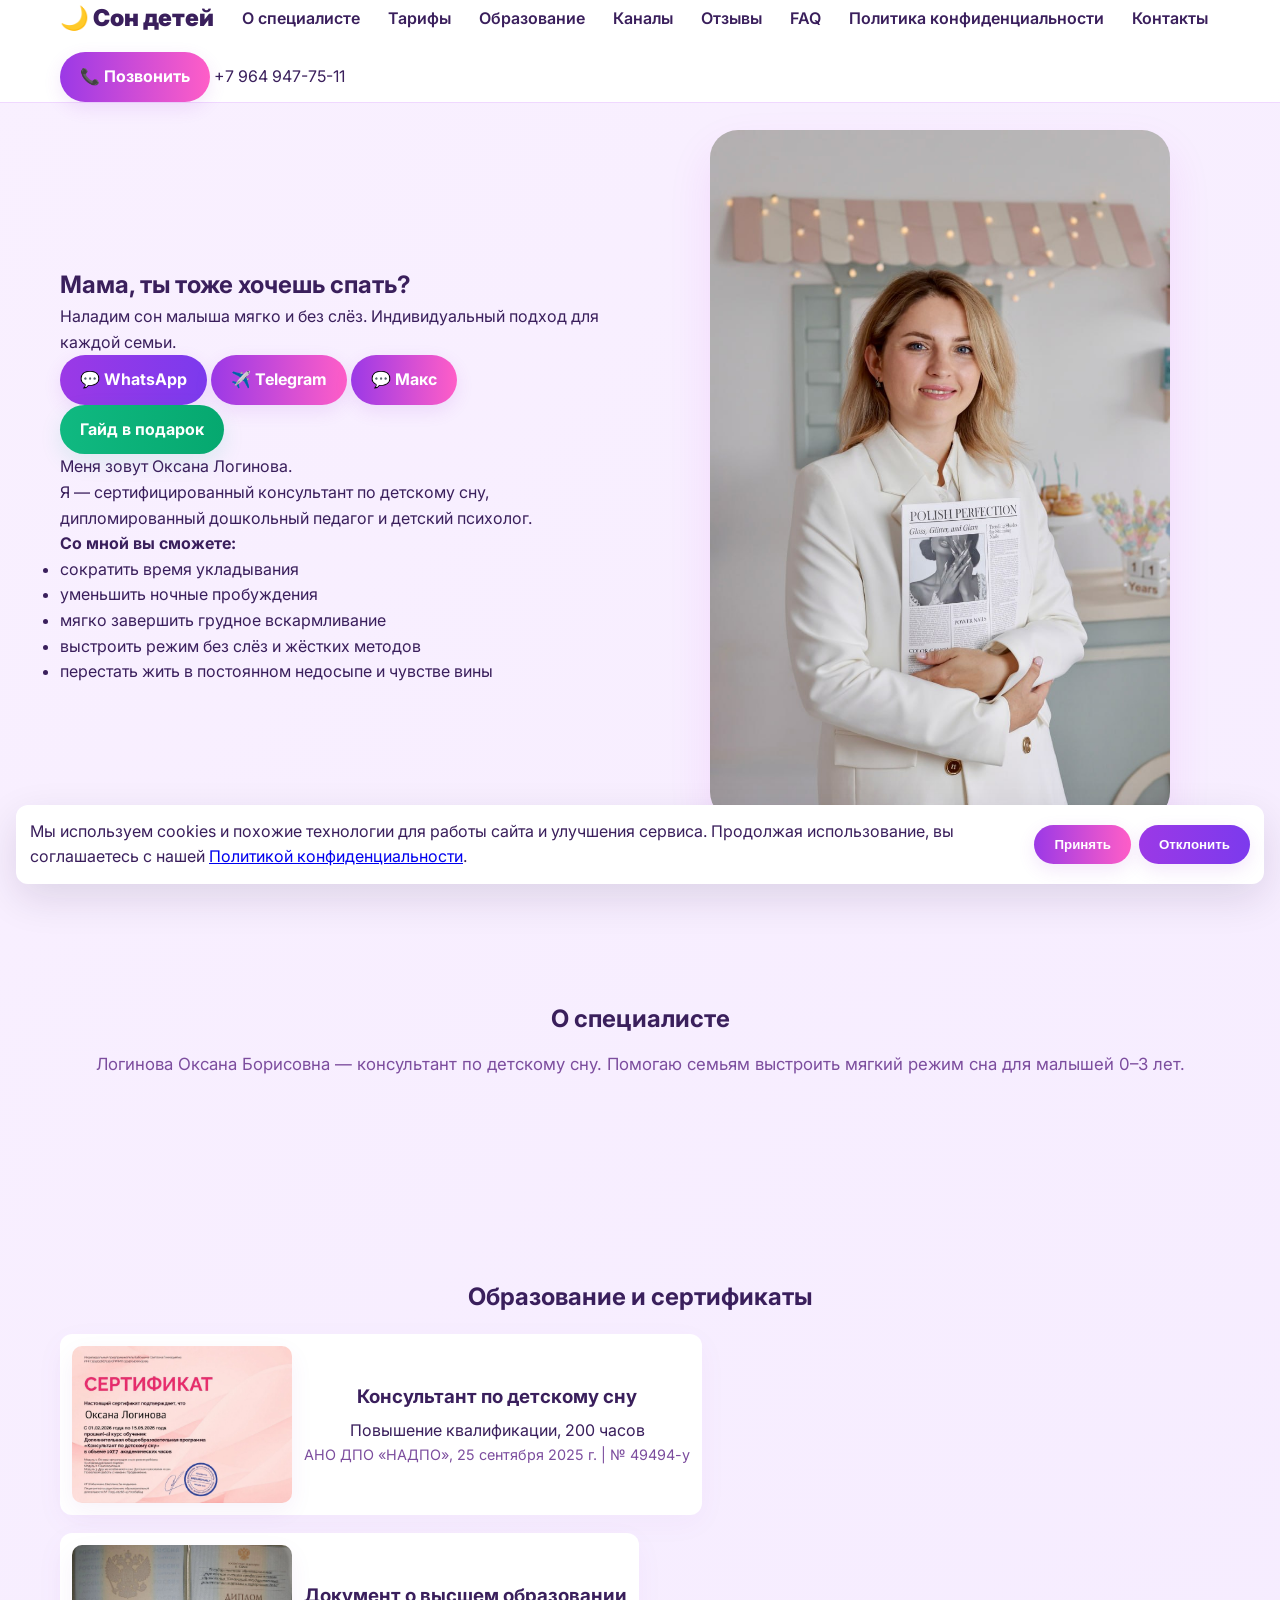
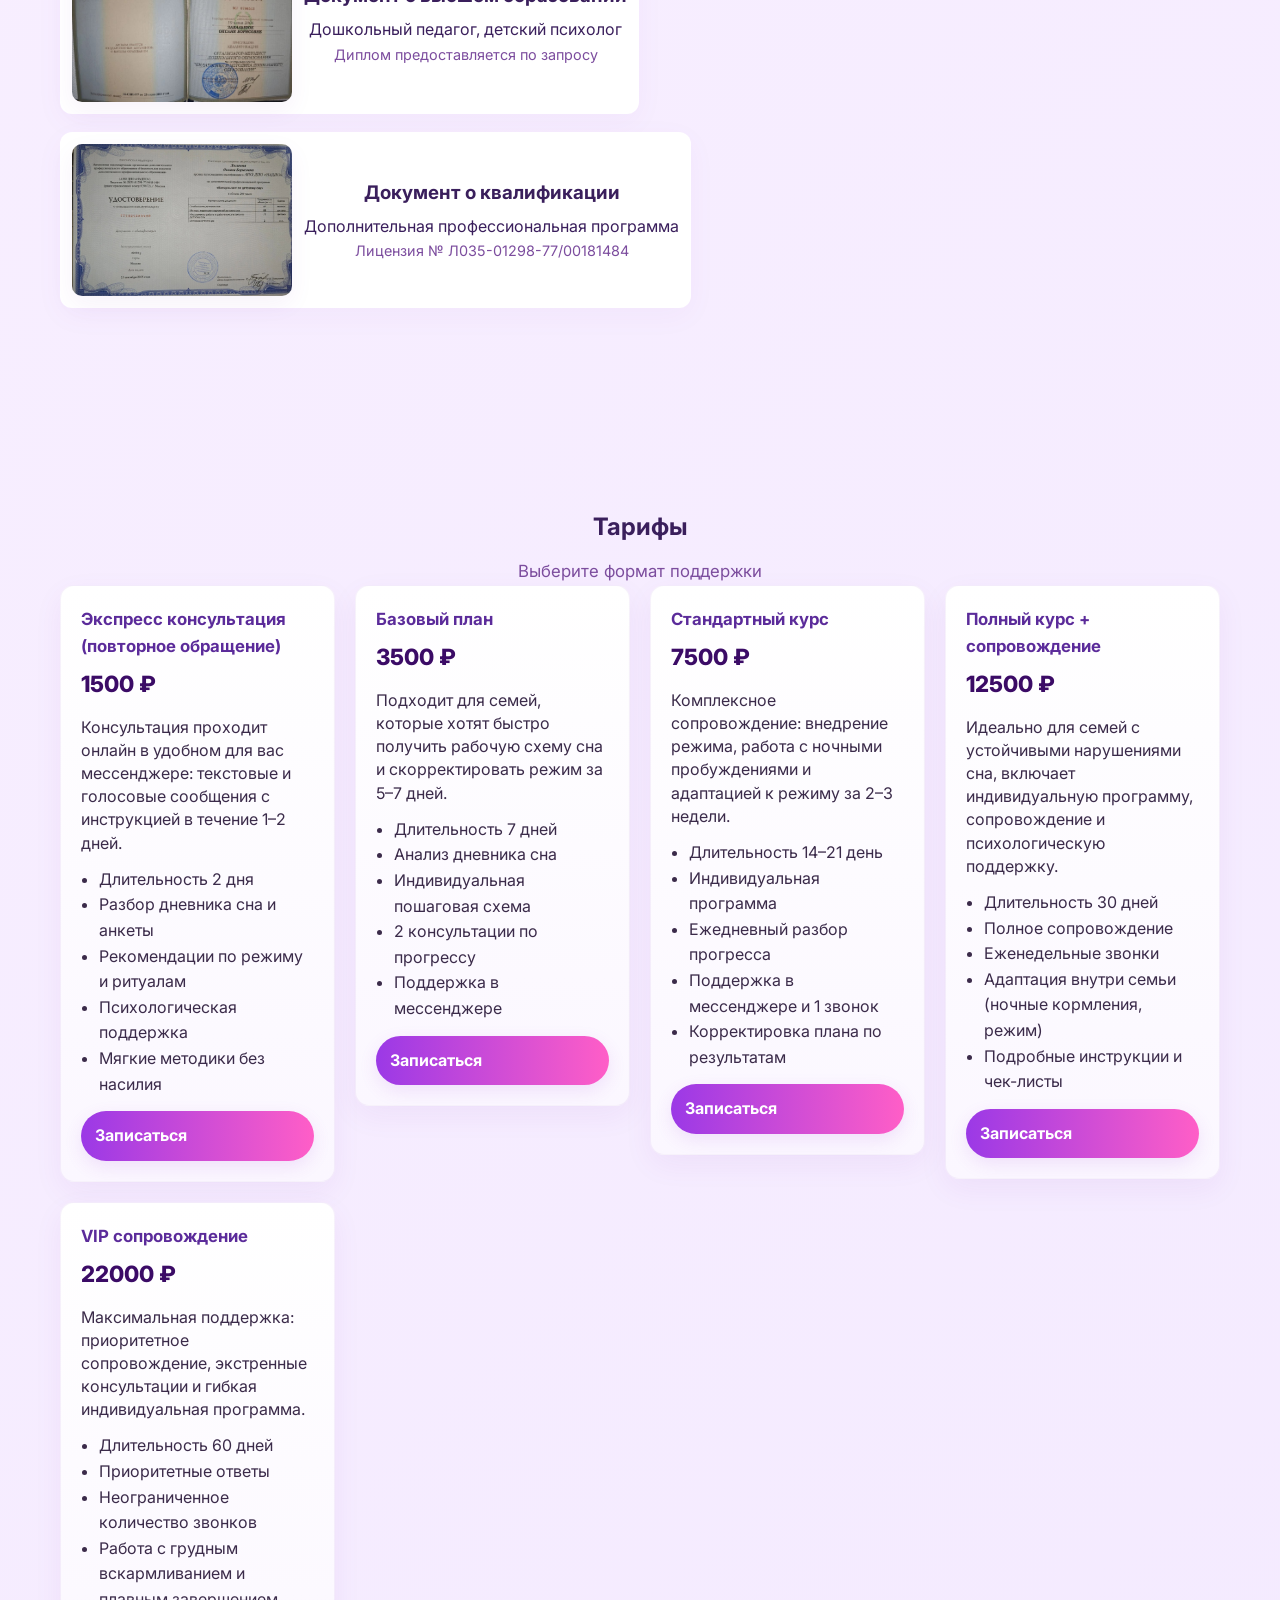
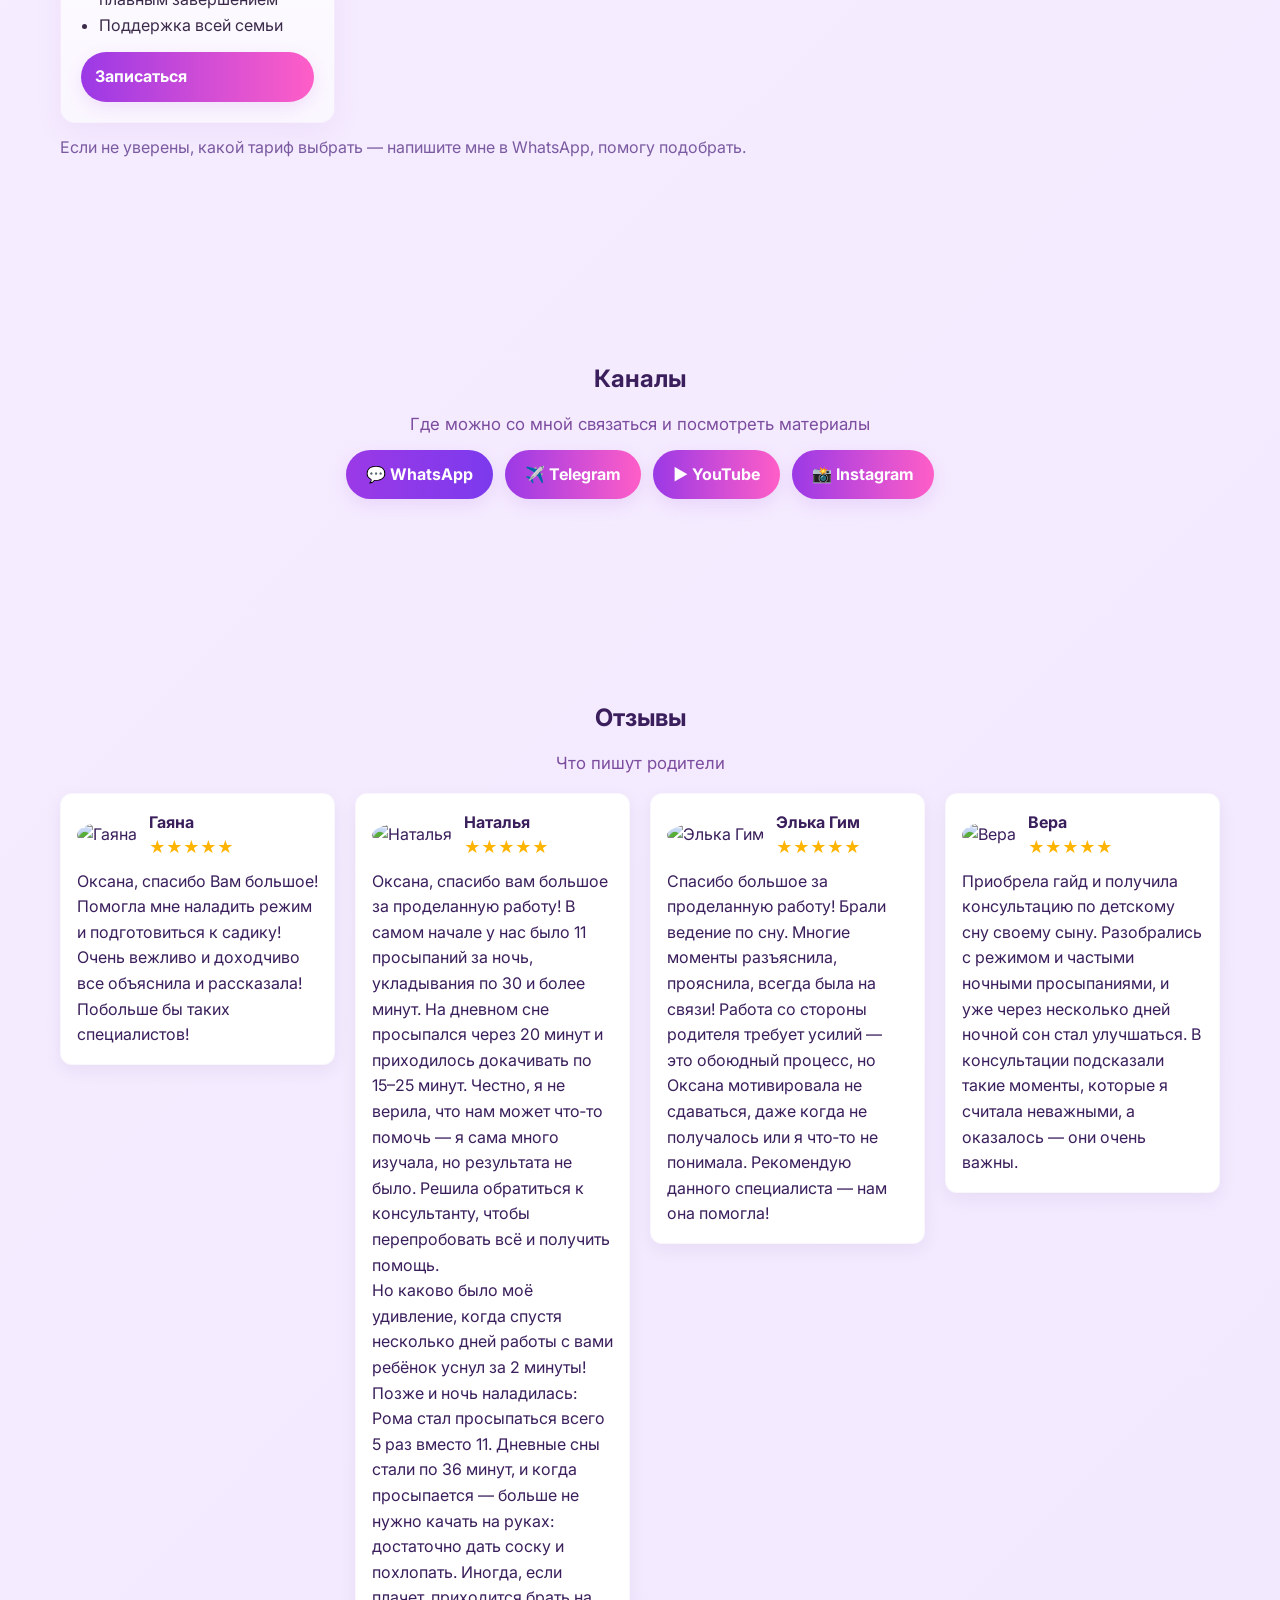
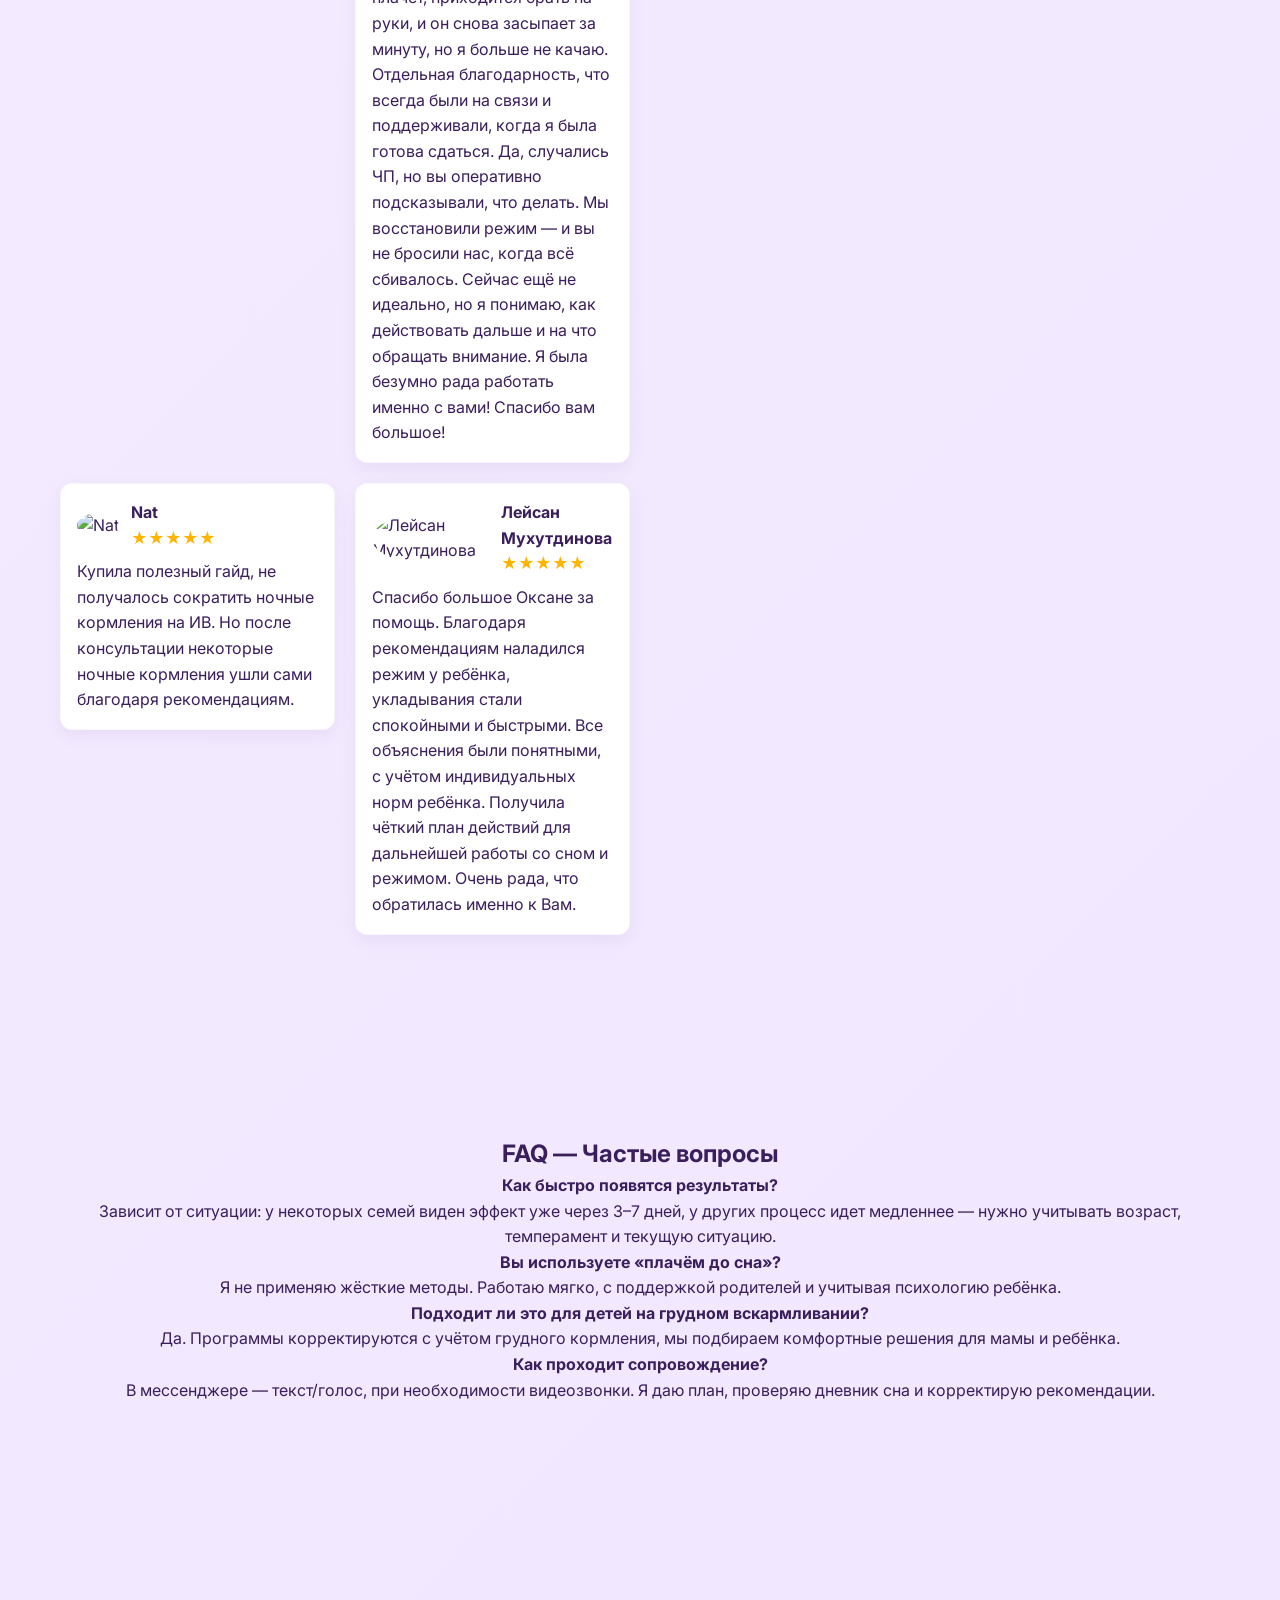
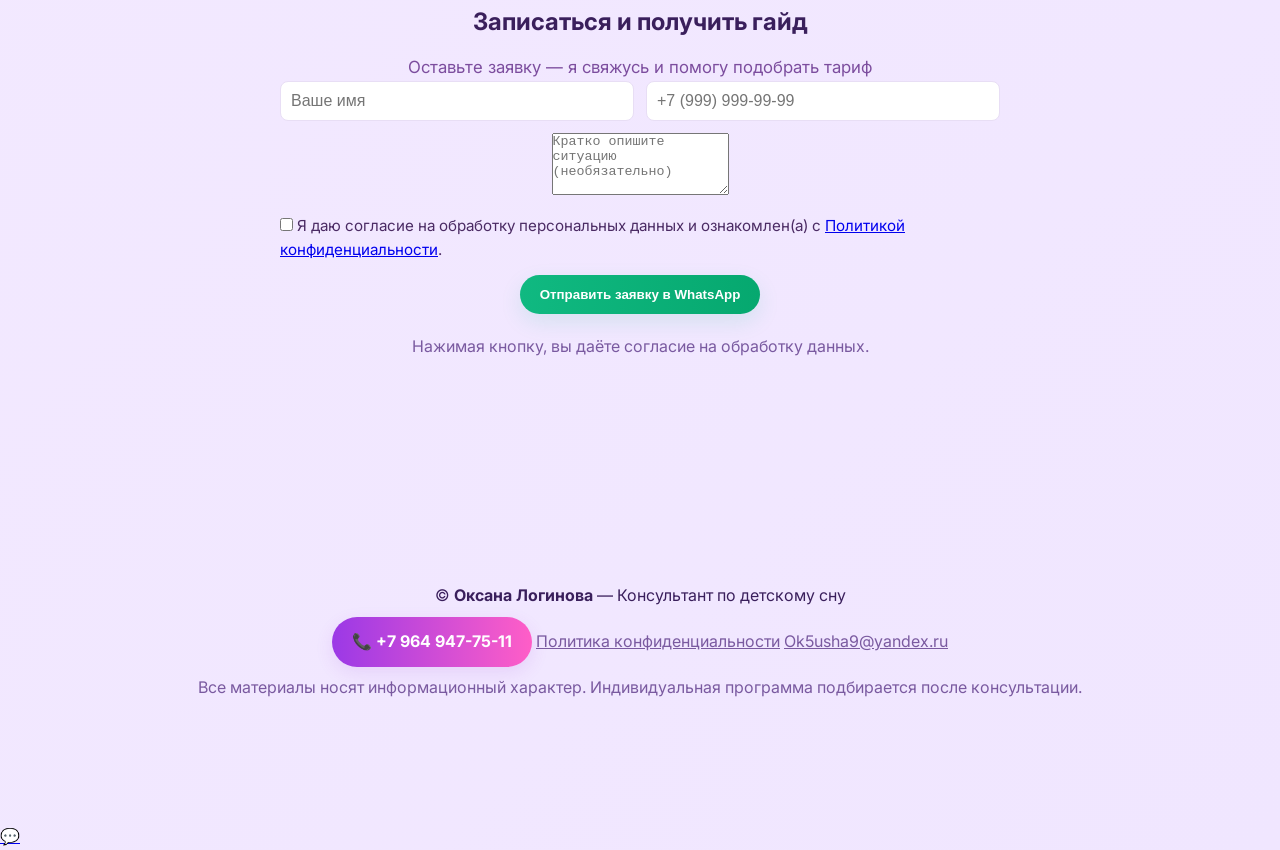
==== index.html @ 57a44ee1 "Добавлен lightbox для увеличения изображений сертификатов" ====
<!DOCTYPE html>
<html lang="ru">
<head>
  <meta charset="utf-8">
  <meta name="viewport" content="width=device-width,initial-scale=1">
  <title>Логинова Оксана Борисовна — Консультант по детскому сну</title>
  <link href="https://fonts.googleapis.com/css2?family=Inter:wght@400;600;800;900&display=swap" rel="stylesheet">
  <link rel="stylesheet" href="css/style.css?v=11">
</head>
<body>

<header>
  <div class="container nav">
    <div class="logo">🌙 Сон детей</div>
    <nav>
      <a href="#about">О специалисте</a>
      <a href="#services">Тарифы</a>
      <a href="#education">Образование</a>
      <a href="#channels">Каналы</a>
      <a href="#reviews">Отзывы</a>
      <a href="#faq">FAQ</a>
      <a href="/privacy.html">Политика конфиденциальности</a>
      <a href="#cta">Контакты</a>
    </nav>
    <div class="header-phone">
      <a href="tel:+79649477511" class="btn btn-primary">📞 Позвонить</a>
      <span class="phone-text">+7 964 947-75-11</span>
    </div>
  </div>
</header>

<!-- Prevent automatic jump to #cta on initial page load -->
<script>
  (function() {
    try {
      if (location.hash === '#cta') {
        history.replaceState(null, '', location.pathname + location.search);
      }
    } catch (e) {}
  })();
</script>

<!-- HERO -->
<section class="hero">
  <div class="container hero-content">
    <div class="hero-text">
      <h1>Мама, ты тоже хочешь <span>спать?</span></h1>
      <p class="lead">Наладим сон малыша мягко и без слёз. Индивидуальный подход для каждой семьи.</p>

      <div class="hero-buttons">
        <a href="https://wa.me/79649477511" target="_blank" class="btn btn-accent">💬 WhatsApp</a>
        <a href="https://t.me/79649477511" target="_blank" class="btn btn-primary">✈️ Telegram</a>
        <a href="https://max.ru/add?phone=79649477511" target="_blank" class="btn btn-primary">💬 Макс</a>
        <a href="#cta" class="btn btn-green" id="guideBtn">Гайд в подарок</a>
      </div>

      <div class="hero-about">
        <p class="hero-about-text">
          Меня зовут Оксана Логинова.
        </p>
        <p class="hero-about-text">
          Я — сертифицированный консультант по детскому сну, дипломированный дошкольный педагог и детский психолог.
        </p>
        <strong>Со мной вы сможете:</strong>
        <ul class="hero-about-list">
          <li>сократить время укладывания</li>
          <li>уменьшить ночные пробуждения</li>
          <li>мягко завершить грудное вскармливание</li>
          <li>выстроить режим без слёз и жёстких методов</li>
          <li>перестать жить в постоянном недосыпе и чувстве вины</li>
        </ul>
      </div>
    </div>

    <div class="hero-image-wrap" aria-hidden="true">
      <img class="hero-image" src="assets/img/hero.jpg" alt="Оксана Логинова" loading="eager" width="460" height="640">
    </div>
  </div>
</section>

<section id="about" class="section">
  <div class="container center">
    <h2>О специалисте</h2>
    <p class="section-sub">Логинова Оксана Борисовна — консультант по детскому сну. Помогаю семьям выстроить мягкий режим сна для малышей 0–3 лет.</p>
  </div>
</section>

<section id="education" class="section">
  <div class="container center">
    <h2>Образование и сертификаты</h2>
    <div class="certificates-grid">
      <div class="certificate-item">
        <img src="assets/img/certificate1.jpg" alt="Сертификат" class="certificate-img" loading="lazy">
        <div class="certificate-info">
          <h3>Консультант по детскому сну</h3>
          <p>Повышение квалификации, 200 часов</p>
          <p class="cert-date">АНО ДПО «НАДПО», 25 сентября 2025 г. | № 49494-у</p>
        </div>
      </div>
      <div class="certificate-item">
        <img src="assets/img/certificate2.jpg" alt="Высшее образование" class="certificate-img" loading="lazy">
        <div class="certificate-info">
          <h3>Документ о высшем образовании</h3>
          <p>Дошкольный педагог, детский психолог</p>
          <p class="cert-date">Диплом предоставляется по запросу</p>
        </div>
      </div>
      <div class="certificate-item">
        <img src="assets/img/certificate3.jpg" alt="Квалификация" class="certificate-img" loading="lazy">
        <div class="certificate-info">
          <h3>Документ о квалификации</h3>
          <p>Дополнительная профессиональная программа</p>
          <p class="cert-date">Лицензия № Л035-01298-77/00181484</p>
        </div>
      </div>
    </div>
  </div>
</section>

<section id="services" class="section">
  <div class="container">
    <div class="section-head center">
      <h2>Тарифы</h2>
      <p class="section-sub">Выберите формат поддержки</p>
    </div>

    <div class="cards">
      <div class="card">
        <h3>Экспресс консультация (повторное обращение)</h3>
        <div class="price">1500 ₽</div>
        <p>Консультация проходит онлайн в удобном для вас мессенджере: текстовые и голосовые сообщения с инструкцией в течение 1–2 дней.</p>
        <ul class="card-features">
          <li>Длительность 2 дня</li>
          <li>Разбор дневника сна и анкеты</li>
          <li>Рекомендации по режиму и ритуалам</li>
          <li>Психологическая поддержка</li>
          <li>Мягкие методики без насилия</li>
        </ul>
        <a href="#cta" class="btn btn-primary full">Записаться</a>
      </div>

      <div class="card">
        <h3>Базовый план</h3>
        <div class="price">3500 ₽</div>
        <p>Подходит для семей, которые хотят быстро получить рабочую схему сна и скорректировать режим за 5–7 дней.</p>
        <ul class="card-features">
          <li>Длительность 7 дней</li>
          <li>Анализ дневника сна</li>
          <li>Индивидуальная пошаговая схема</li>
          <li>2 консультации по прогрессу</li>
          <li>Поддержка в мессенджере</li>
        </ul>
        <a href="#cta" class="btn btn-primary full">Записаться</a>
      </div>

      <div class="card">
        <h3>Стандартный курс</h3>
        <div class="price">7500 ₽</div>
        <p>Комплексное сопровождение: внедрение режима, работа с ночными пробуждениями и адаптацией к режиму за 2–3 недели.</p>
        <ul class="card-features">
          <li>Длительность 14–21 день</li>
          <li>Индивидуальная программа</li>
          <li>Ежедневный разбор прогресса</li>
          <li>Поддержка в мессенджере и 1 звонок</li>
          <li>Корректировка плана по результатам</li>
        </ul>
        <a href="#cta" class="btn btn-primary full">Записаться</a>
      </div>

      <div class="card">
        <h3>Полный курс + сопровождение</h3>
        <div class="price">12500 ₽</div>
        <p>Идеально для семей с устойчивыми нарушениями сна, включает индивидуальную программу, сопровождение и психологическую поддержку.</p>
        <ul class="card-features">
          <li>Длительность 30 дней</li>
          <li>Полное сопровождение</li>
          <li>Еженедельные звонки</li>
          <li>Адаптация внутри семьи (ночные кормления, режим)</li>
          <li>Подробные инструкции и чек-листы</li>
        </ul>
        <a href="#cta" class="btn btn-primary full">Записаться</a>
      </div>

      <div class="card">
        <h3>VIP сопровождение</h3>
        <div class="price">22000 ₽</div>
        <p>Максимальная поддержка: приоритетное сопровождение, экстренные консультации и гибкая индивидуальная программа.</p>
        <ul class="card-features">
          <li>Длительность 60 дней</li>
          <li>Приоритетные ответы</li>
          <li>Неограниченное количество звонков</li>
          <li>Работа с грудным вскармливанием и плавным завершением</li>
          <li>Поддержка всей семьи</li>
        </ul>
        <a href="#cta" class="btn btn-primary full">Записаться</a>
      </div>
    </div>

    <p class="small muted" style="margin-top:12px;">Если не уверены, какой тариф выбрать — напишите мне в WhatsApp, помогу подобрать.</p>
  </div>
</section>

<section id="channels" class="section">
  <div class="container center">
    <h2>Каналы</h2>
    <p class="section-sub">Где можно со мной связаться и посмотреть материалы</p>
    <div class="channels" style="display:flex;gap:12px;justify-content:center;flex-wrap:wrap;margin-top:12px;">
      <a class="btn btn-accent" href="https://wa.me/79649477511" target="_blank">💬 WhatsApp</a>
      <a class="btn btn-primary" href="https://t.me/79649477511" target="_blank">✈️ Telegram</a>
      <a class="btn btn-primary" href="https://www.youtube.com/" target="_blank">▶️ YouTube</a>
      <a class="btn btn-primary" href="https://instagram.com/" target="_blank">📸 Instagram</a>
    </div>
  </div>
</section>

<section id="reviews" class="section">
  <div class="container">
    <div class="section-head center">
      <h2>Отзывы</h2>
      <p class="section-sub">Что пишут родители</p>
    </div>

    <div class="reviews-grid" style="margin-top:16px;">
      <div class="review-item">
        <div class="review-meta">
          <picture>
            <source srcset="assets/img/review_gayana.webp" type="image/webp">
            <img src="assets/img/review_gayana.jpg" alt="Гаяна" loading="lazy" width="56" height="56">
          </picture>
          <div>
            <strong>Гаяна</strong>
            <div class="stars">★★★★★</div>
          </div>
        </div>
        <p>Оксана, спасибо Вам большое! Помогла мне наладить режим и подготовиться к садику! Очень вежливо и доходчиво все объяснила и рассказала! Побольше бы таких специалистов!</p>
      </div>

      <div class="review-item">
        <div class="review-meta">
          <picture>
            <source srcset="assets/img/review_natalya.webp" type="image/webp">
            <img src="assets/img/review_natalya.jpg" alt="Наталья" loading="lazy" width="56" height="56">
          </picture>
          <div>
            <strong>Наталья</strong>
            <div class="stars">★★★★★</div>
          </div>
        </div>
        <p>Оксана, спасибо вам большое за проделанную работу! В самом начале у нас было 11 просыпаний за ночь, укладывания по 30 и более минут. На дневном сне просыпался через 20 минут и приходилось докачивать по 15–25 минут. Честно, я не верила, что нам может что‑то помочь — я сама много изучала, но результата не было. Решила обратиться к консультанту, чтобы перепробовать всё и получить помощь.</p>
        <p>Но каково было моё удивление, когда спустя несколько дней работы с вами ребёнок уснул за 2 минуты! Позже и ночь наладилась: Рома стал просыпаться всего 5 раз вместо 11. Дневные сны стали по 36 минут, и когда просыпается — больше не нужно качать на руках: достаточно дать соску и похлопать. Иногда, если плачет, приходится брать на руки, и он снова засыпает за минуту, но я больше не качаю.</p>
        <p>Отдельная благодарность, что всегда были на связи и поддерживали, когда я была готова сдаться. Да, случались ЧП, но вы оперативно подсказывали, что делать. Мы восстановили режим — и вы не бросили нас, когда всё сбивалось. Сейчас ещё не идеально, но я понимаю, как действовать дальше и на что обращать внимание. Я была безумно рада работать именно с вами! Спасибо вам большое!</p>
      </div>

      <div class="review-item">
        <div class="review-meta">
          <picture>
            <source srcset="assets/img/review_elka.webp" type="image/webp">
            <img src="assets/img/review_elka.jpg" alt="Элька Гим" loading="lazy" width="56" height="56">
          </picture>
          <div>
            <strong>Элька Гим</strong>
            <div class="stars">★★★★★</div>
          </div>
        </div>
        <p>Спасибо большое за проделанную работу! Брали ведение по сну. Многие моменты разъяснила, прояснила, всегда была на связи! Работа со стороны родителя требует усилий — это обоюдный процесс, но Оксана мотивировала не сдаваться, даже когда не получалось или я что‑то не понимала. Рекомендую данного специалиста — нам она помогла!</p>
      </div>

      <div class="review-item">
        <div class="review-meta">
          <picture>
            <source srcset="assets/img/review_vera.webp" type="image/webp">
            <img src="assets/img/review_vera.jpg" alt="Вера" loading="lazy" width="56" height="56">
          </picture>
          <div>
            <strong>Вера</strong>
            <div class="stars">★★★★★</div>
          </div>
        </div>
        <p>Приобрела гайд и получила консультацию по детскому сну своему сыну. Разобрались с режимом и частыми ночными просыпаниями, и уже через несколько дней ночной сон стал улучшаться. В консультации подсказали такие моменты, которые я считала неважными, а оказалось — они очень важны.</p>
      </div>

      <div class="review-item">
        <div class="review-meta">
          <picture>
            <source srcset="assets/img/review_nat.webp" type="image/webp">
            <img src="assets/img/review_nat.jpg" alt="Nat" loading="lazy" width="56" height="56">
          </picture>
          <div>
            <strong>Nat</strong>
            <div class="stars">★★★★★</div>
          </div>
        </div>
        <p>Купила полезный гайд, не получалось сократить ночные кормления на ИВ. Но после консультации некоторые ночные кормления ушли сами благодаря рекомендациям.</p>
      </div>

      <div class="review-item">
        <div class="review-meta">
          <picture>
            <source srcset="assets/img/review_leysan.webp" type="image/webp">
            <img src="assets/img/review_leysan.jpg" alt="Лейсан Мухутдинова" loading="lazy" width="56" height="56">
          </picture>
          <div>
            <strong>Лейсан Мухутдинова</strong>
            <div class="stars">★★★★★</div>
          </div>
        </div>
        <p>Спасибо большое Оксане за помощь. Благодаря рекомендациям наладился режим у ребёнка, укладывания стали спокойными и быстрыми. Все объяснения были понятными, с учётом индивидуальных норм ребёнка. Получила чёткий план действий для дальнейшей работы со сном и режимом. Очень рада, что обратилась именно к Вам.</p>
      </div>
    </div>

  </div>
</section>

<section id="faq" class="section">
  <div class="container center">
    <h2>FAQ — Частые вопросы</h2>
    <div class="faq-list">
      <h4>Как быстро появятся результаты?</h4>
      <p>Зависит от ситуации: у некоторых семей виден эффект уже через 3–7 дней, у других процесс идет медленнее — нужно учитывать возраст, темперамент и текущую ситуацию.</p>

      <h4>Вы используете «плачём до сна»?</h4>
      <p>Я не применяю жёсткие методы. Работаю мягко, с поддержкой родителей и учитывая психологию ребёнка.</p>

      <h4>Подходит ли это для детей на грудном вскармливании?</h4>
      <p>Да. Программы корректируются с учётом грудного кормления, мы подбираем комфортные решения для мамы и ребёнка.</p>

      <h4>Как проходит сопровождение?</h4>
      <p>В мессенджере — текст/голос, при необходимости видеозвонки. Я даю план, проверяю дневник сна и корректирую рекомендации.</p>
    </div>
  </div>
</section>

<section id="cta" class="section">
  <div class="container center">
    <h2>Записаться и получить гайд</h2>
    <p class="section-sub">Оставьте заявку — я свяжусь и помогу подобрать тариф</p>

    <form id="contactForm" class="contact-form" novalidate>
      <div class="contact-row">
        <input type="text" id="formName" name="name" placeholder="Ваше имя" required>
        <input type="tel" id="formPhone" name="phone" placeholder="+7 (999) 999-99-99" required>
      </div>
      <div>
        <textarea id="formMessage" name="message" rows="4" placeholder="Кратко опишите ситуацию (необязательно)"></textarea>
      </div>
      <div class="consent-row">
        <label><input type="checkbox" id="pdConsent" required> Я даю согласие на обработку персональных данных и ознакомлен(а) с <a href="/privacy.html#processing" target="_blank">Политикой конфиденциальности</a>.</label>
      </div>
      <div>
        <button type="submit" class="btn btn-green">Отправить заявку в WhatsApp</button>
      </div>
      <p class="muted small" style="margin-top:8px;">Нажимая кнопку, вы даёте согласие на обработку данных.</p>
    </form>
  </div>
</section>

<footer class="section">
  <div class="container center footer-inner">
    <div>© <strong>Оксана Логинова</strong> — Консультант по детскому сну</div>
    <div class="footer-contacts">
      <a href="tel:+79649477511" class="btn btn-primary">📞 +7 964 947-75-11</a>
      <a href="/privacy.html" class="muted">Политика конфиденциальности</a>
      <a href="mailto:Ok5usha9@yandex.ru" class="muted">Ok5usha9@yandex.ru</a>
    </div>
    <p class="small muted">Все материалы носят информационный характер. Индивидуальная программа подбирается после консультации.</p>
  </div>
</footer>

<div class="floating-contact">
  <a href="https://wa.me/79649477511" target="_blank">💬</a>
</div>

<!-- Cookie banner -->
<div id="cookieBanner" class="cookie-banner" style="display:none;">
  <div class="cookie-text">
    Мы используем cookies и похожие технологии для работы сайта и улучшения сервиса. Продолжая использование, вы соглашаетесь с нашей <a href="/privacy.html" target="_blank">Политикой конфиденциальности</a>.
  </div>
  <div class="cookie-actions">
    <button id="acceptCookies" type="button" class="btn btn-primary">Принять</button>
    <button id="rejectCookies" type="button" class="btn btn-accent">Отклонить</button>
  </div>
</div>

<script>
document.addEventListener('DOMContentLoaded', function () {
  // Cookie
  const banner = document.getElementById('cookieBanner');
  try {
    const accepted = localStorage.getItem('cookies_accepted');
    if (!accepted) banner.style.display = 'flex';
  } catch(e) { banner.style.display = 'flex'; }
  document.getElementById('acceptCookies')?.addEventListener('click', function() { try{localStorage.setItem('cookies_accepted','yes')}catch(e){}; banner.style.display='none'; });
  document.getElementById('rejectCookies')?.addEventListener('click', function() { try{localStorage.setItem('cookies_accepted','no')}catch(e){}; banner.style.display='none'; });

  // Form submission
  document.getElementById('contactForm')?.addEventListener('submit', function(e){
    e.preventDefault();
    const name = document.getElementById('formName').value.trim() || 'Без имени';
    const phone = document.getElementById('formPhone').value.trim() || '';
    const message = document.getElementById('formMessage').value.trim() || '';
    const consent = document.getElementById('pdConsent')?.checked;
    if (!consent) { alert('Пожалуйста, подтвердите согласие на обработку персональных данных.'); return; }
    const text = `Новая заявка!%0AИмя: ${encodeURIComponent(name)}%0AТелефон: ${encodeURIComponent(phone)}%0AСообщение: ${encodeURIComponent(message)}`;
    window.open(`https://wa.me/79649477511?text=${text}`, '_blank');
    this.reset();
    alert('Спасибо! Открывается WhatsApp.');
  });
});
</script>

<script>
/* Lightbox для сертификатов — вставьте перед </body> */
(function(){
  // Создаём элементы overlay один раз
  const overlay = document.createElement('div');
  overlay.className = 'certificate-lightbox-overlay';
  overlay.style.display = 'none';
  overlay.setAttribute('aria-hidden', 'true');

  const img = document.createElement('img');
  img.alt = 'Документ — увеличенное изображение';
  overlay.appendChild(img);

  const closeBtn = document.createElement('button');
  closeBtn.className = 'certificate-lightbox-close';
  closeBtn.type = 'button';
  closeBtn.innerHTML = '✕';
  closeBtn.title = 'Закрыть';
  closeBtn.style.display = 'none'; // опционально: можете показать или скрыть
  document.body.appendChild(closeBtn);
  document.body.appendChild(overlay);

  function openLightbox(src, alt) {
    img.src = src;
    if (alt) img.alt = alt;
    overlay.style.display = 'flex';
    overlay.setAttribute('aria-hidden', 'false');
    document.body.classList.add('lb-open');
    closeBtn.style.display = 'block';
    // фокус для клавиши ESC
    closeBtn.focus();
  }

  function closeLightbox() {
    overlay.style.display = 'none';
    overlay.setAttribute('aria-hidden', 'true');
    document.body.classList.remove('lb-open');
    closeBtn.style.display = 'none';
    img.src = '';
  }

  // Закрыть по клику на overlay или на крестик
  overlay.addEventListener('click', function(e){
    // если клик по самому изображению — не закрываем
    if (e.target === img) return;
    closeLightbox();
  });
  closeBtn.addEventListener('click', closeLightbox);

  // Закрыть по ESC
  document.addEventListener('keydown', function(e){
    if (e.key === 'Escape') closeLightbox();
  });

  // Делегируем клики на все картинки .certificate-img
  document.addEventListener('click', function(e){
    const el = e.target;
    if (!el.classList) return;
    if (el.classList.contains('certificate-img')) {
      // Если у картинки задан data-large — используем его, иначе используем src
      const large = el.getAttribute('data-large') || el.src || el.getAttribute('src');
      openLightbox(large, el.alt || 'Документ');
      e.preventDefault();
    }
  });

  // Для доступности: предотвращаем tab внутри документа на фоне — опционально можно доработать
})();
</script>

</body>
</html>
---- css/style.css ----
/* Reset */
* { margin: 0; padding: 0; box-sizing: border-box; }

/* Base */
body {
  font-family: 'Inter', sans-serif;
  background: linear-gradient(135deg, #f9f0ff 0%, #f0e6ff 100%);
  color: #3a1f5c;
  line-height: 1.6;
  -webkit-font-smoothing:antialiased;
  -moz-osx-font-smoothing:grayscale;
}
.container { max-width: 1200px; margin: 0 auto; padding: 0 20px; }

/* Header */
header {
  position: fixed; top: 0; left: 0; right: 0;
  background: rgba(255,255,255,0.95);
  backdrop-filter: blur(8px);
  border-bottom: 1px solid #f0d8ff;
  z-index: 1100;
}
.nav { display:flex; justify-content:space-between; align-items:center; min-height:80px; gap:15px; flex-wrap:wrap; }
.logo { font-size:1.45rem; font-weight:900; color:#3a1f5c; }
nav a { color:#3a1f5c; text-decoration:none; font-weight:600; margin:0 12px; }
nav a:hover { color:#c026d3; }

/* HERO */
.hero { padding: 130px 0 80px; position: relative; }
.hero-content { display:grid; grid-template-columns:1fr; gap:40px; align-items:center; }
.hero-image-wrap { max-width:460px; margin:0 auto; border-radius:28px; overflow:hidden; box-shadow:0 20px 44px rgba(192,38,211,0.10); }
.hero-image { display:block; width:100%; height:auto; }

/* Buttons */
.btn { padding:12px 20px; border-radius:50px; font-weight:700; text-decoration:none; display:inline-flex; align-items:center; gap:8px; transition: all .25s; border:none; cursor:pointer; color:#fff; }
.btn-primary { background: linear-gradient(90deg,#9b39e6,#ff5ec7); box-shadow:0 6px 18px rgba(153,57,214,0.12); }
.btn-accent { background: linear-gradient(90deg,#9b39e6,#7c3aed); box-shadow:0 6px 18px rgba(153,57,214,0.12); }
.btn-green { background: linear-gradient(90deg,#10b981,#06a86f); box-shadow:0 8px 22px rgba(16,185,129,0.12); }
.btn:hover { transform: translateY(-3px); }

/* Sections */
.section { padding:100px 0; }
.center { text-align:center; }
.section-sub { color:#7c4d9e; margin-top:12px; font-size:1.05rem; }

/* Cards / Tariffs */
.cards { display:grid; grid-template-columns: repeat(auto-fit, minmax(260px,1fr)); gap:20px; align-items:start; }
.card { display:flex; flex-direction:column; justify-content:flex-start; background: linear-gradient(180deg,#fff,#fbf7ff); border:1px solid rgba(115,41,178,0.06); box-shadow: 0 10px 30px rgba(115,41,178,0.06); border-radius: 14px; padding: 20px; color: #2b1b3a; }
.card h3 { color:#5b2b9a; margin-bottom:6px; font-size:1.05rem; }
.price { font-size:1.4rem; font-weight:800; color:#3b0b66; margin-bottom:8px; }
.card p { margin:6px 0 12px; line-height:1.45; color:#3b2b4a; }
.card ul { margin:0 0 14px 18px; color:#3b2b4a; }
.btn.full { width:100%; margin-top:auto; border-radius:28px; padding:12px 14px; }

/* Certificates */
.certificates-grid { display:flex; gap:18px; justify-content:center; align-items:flex-start; flex-wrap:wrap; margin-top:18px; }
.certificate-item { display:flex; gap:12px; align-items:center; background:#fff; padding:12px; border-radius:12px; box-shadow:0 8px 30px rgba(115,41,178,0.04); }
.certificate-img { width:220px; height:auto; object-fit:cover; border-radius:10px; box-shadow:0 8px 24px rgba(115,41,178,0.06); }
.certificate-info h3 { margin:0 0 6px; }
.cert-date { color:#7c4d9e; font-size:0.9rem; }

/* Reviews */
.reviews-grid { display:grid; grid-template-columns: repeat(auto-fit, minmax(240px,1fr)); gap:20px; align-items:start; margin-top:16px; }
.review-item { background:#fff; border-radius:12px; padding:16px; box-shadow: 0 6px 18px rgba(40,10,80,0.06); border:1px solid rgba(115,41,178,0.04); }
.review-meta { display:flex; gap:12px; align-items:center; margin-bottom:8px; }
.review-meta img { width:56px; height:56px; object-fit:cover; border-radius:50%; }
.stars { color:#ffb400; font-weight:700; }

/* Form */
.contact-form { max-width:720px; margin:0 auto; display:flex; flex-direction:column; gap:12px; }
.contact-row { display:flex; gap:12px; flex-wrap:wrap; }
.contact-row input, .contact-row textarea { flex:1 1 240px; padding:10px; border-radius:8px; border:1px solid #e8def5; font-size:1rem; background:#fff; }
.consent-row { text-align:left; font-size:0.95rem; color:#4b2b64; }
.muted { color:#7a5aa0; }

/* Cookie banner */
.cookie-banner { display:flex; gap:12px; align-items:center; justify-content:space-between; flex-wrap:wrap; position:fixed; left:16px; right:16px; bottom:16px; z-index:1200; background:#fff; border-radius:12px; padding:14px; box-shadow:0 14px 40px rgba(34,20,60,0.12); pointer-events:auto; }
.cookie-text { flex:1 1 60%; color:#3a1f5c; }
.cookie-actions { display:flex; gap:8px; }

/* Footer */
.footer-inner { display:flex; flex-direction:column; gap:8px; align-items:center; padding:24px 0; }

/* Responsive */
@media (min-width: 992px) { .hero-content { grid-template-columns: 1fr 1fr; } .certificates-grid { justify-content:flex-start; } }
@media (max-width: 768px) { .hero { padding:110px 0 60px; } .hero-text h1 { font-size:2.25rem; } nav { order:3; width:100%; justify-content:center; } .certificate-img { width:160px; } .cookie-banner { left:8px; right:8px; bottom:8px; } }

/* Optional star animation */
@keyframes starTwinkle { from { transform:scale(1); filter:blur(0); } to { transform:scale(1.6); filter:blur(0.6px); } }

/* Увеличение размеров картинок сертификатов/документов — переопределение в конце файла / .certificates-grid { gap: 28px; } .certificate-item { align-items: center; } .certificate-img { width: 420px !important; / основной размер на десктопе — увеличен / max-width: 100% !important; / не выйдет за контейнер */ height: auto !important; object-fit: cover; display: block; border-radius: 10px; box-shadow: 0 10px 28px rgba(115,41,178,0.06); }

/* tablet */ @media (max-width: 992px) { .certificate-img { width: 320px !important; } }

/* mobile */ @media (max-width: 600px) { .certificate-img { width: 100% !important; max-width: 320px !important; } .certificate-item { flex-direction: column; gap: 12px; } .certificates-grid { gap: 12px; padding: 0 12px; } }

/* Lightbox для увеличения документов — вставьте в конец css/style.css */
.certificate-lightbox-overlay {
  position: fixed;
  inset: 0;
  background: rgba(10,10,12,0.75);
  display: flex;
  align-items: center;
  justify-content: center;
  z-index: 3000;
  cursor: zoom-out;
  padding: 20px;
}

.certificate-lightbox-overlay img {
  max-width: 95%;
  max-height: 95%;
  box-shadow: 0 18px 60px rgba(0,0,0,0.5);
  border-radius: 6px;
  display: block;
  object-fit: contain;
}

/* При открытом lightbox отключаем прокрутку (класс body) */
body.lb-open { overflow: hidden; }

/* Небольшой крестик закрытия (опционально) */
.certificate-lightbox-close {
  position: fixed;
  right: 20px;
  top: 18px;
  z-index: 3100;
  background: rgba(255,255,255,0.06);
  color: #fff;
  border: none;
  padding: 8px 10px;
  border-radius: 6px;
  font-size: 18px;
  cursor: pointer;
  backdrop-filter: blur(4px);
}
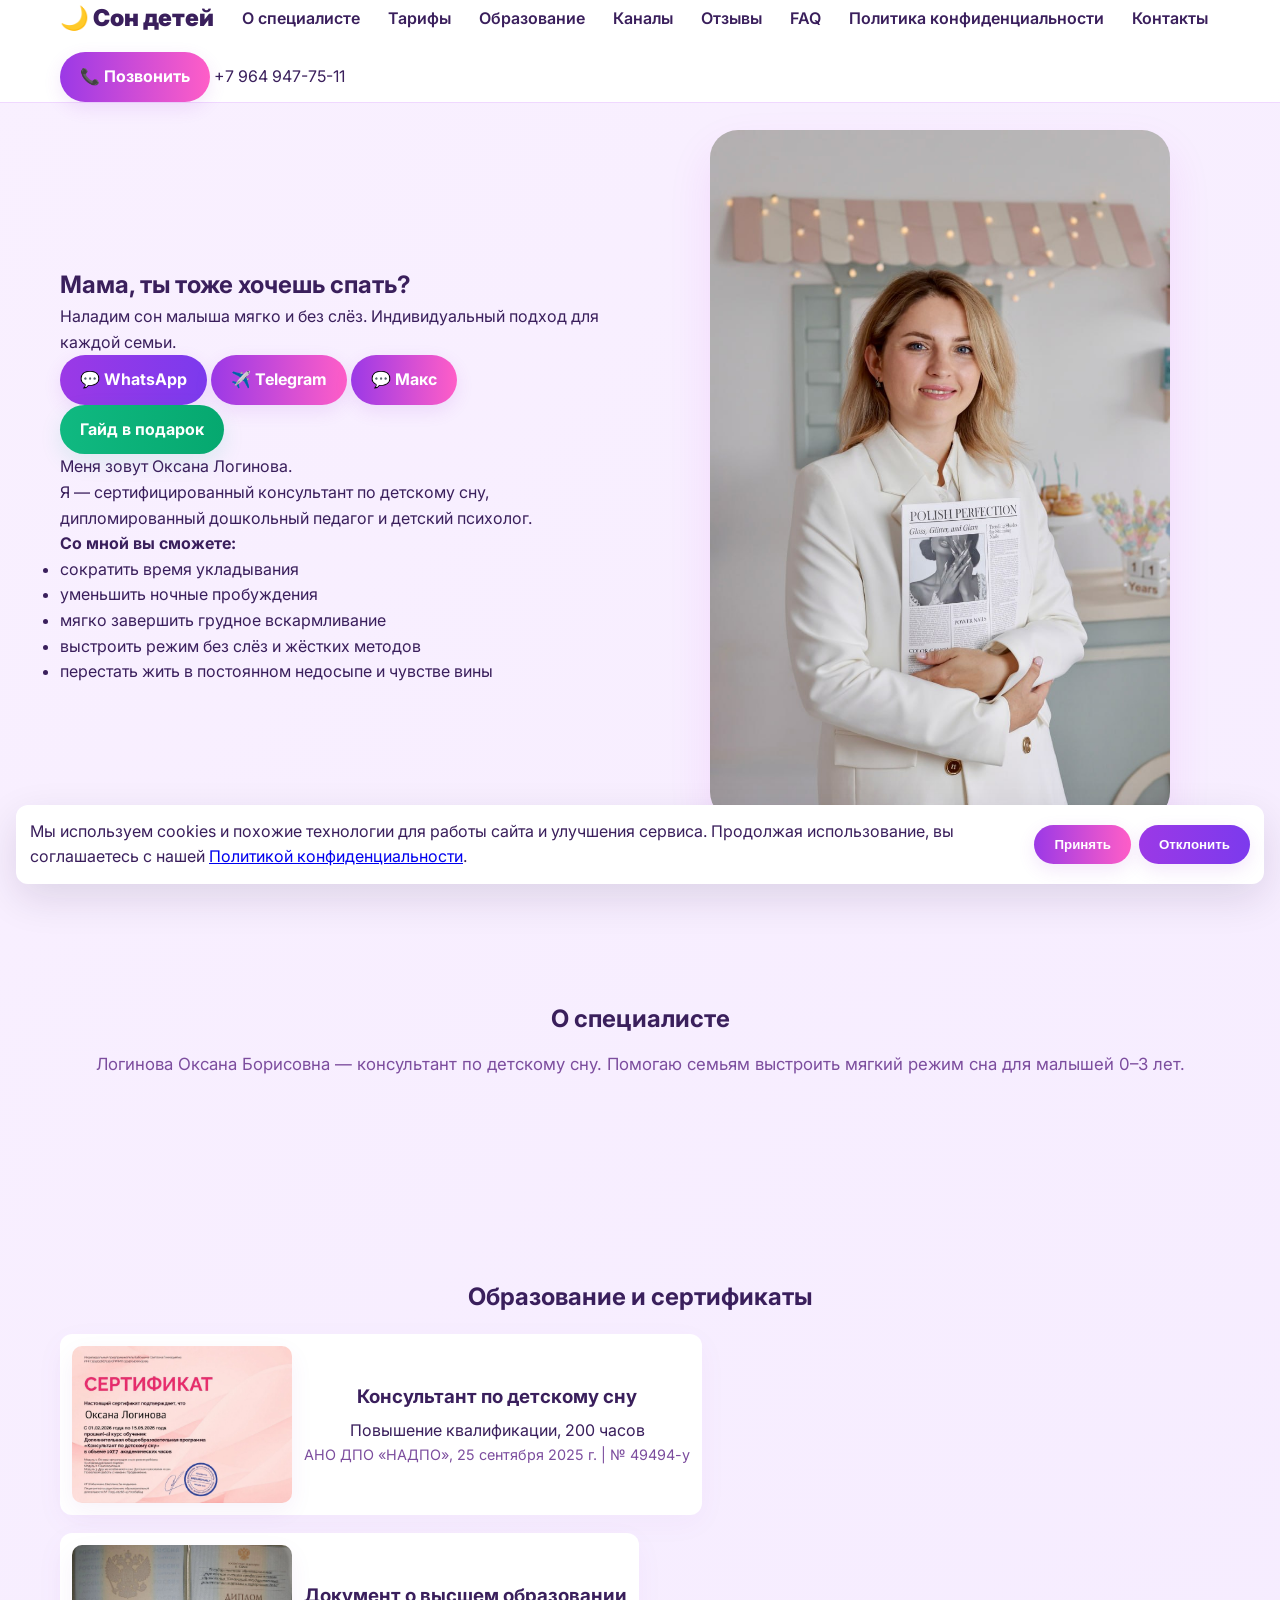
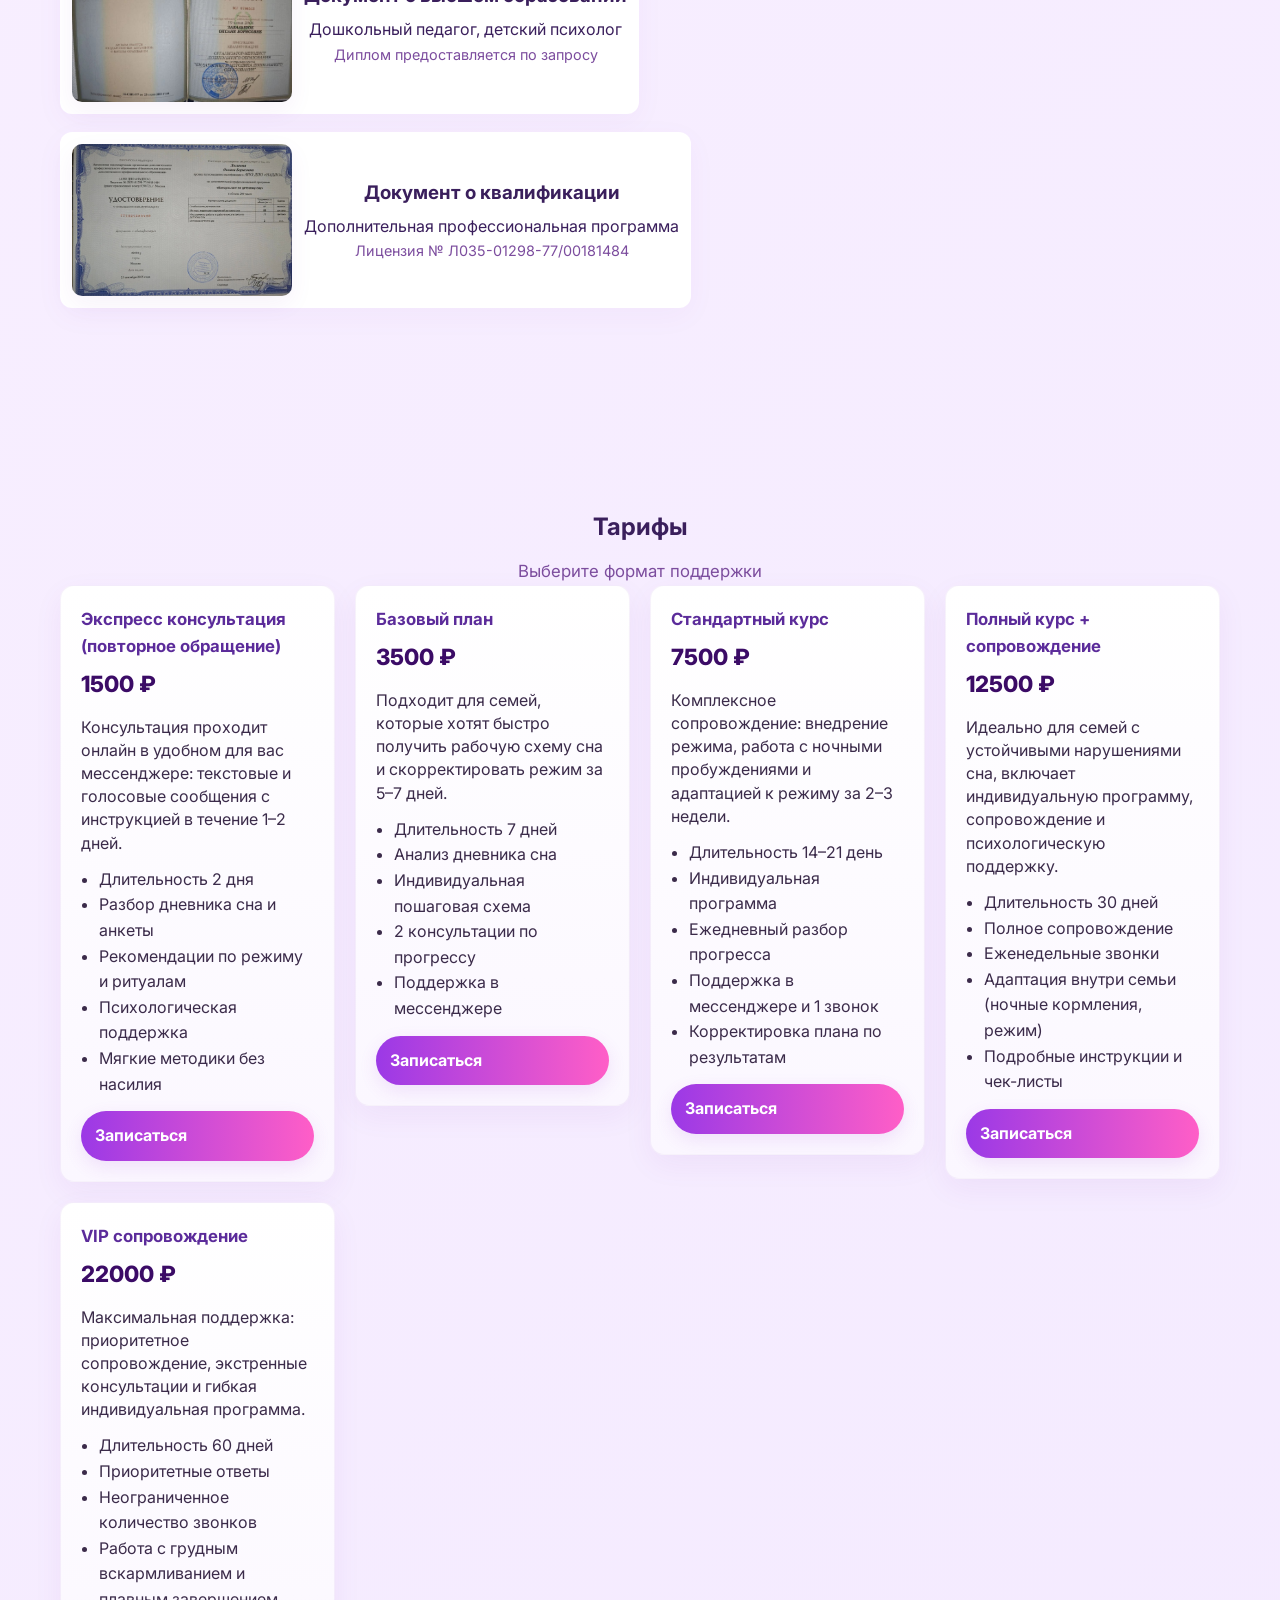
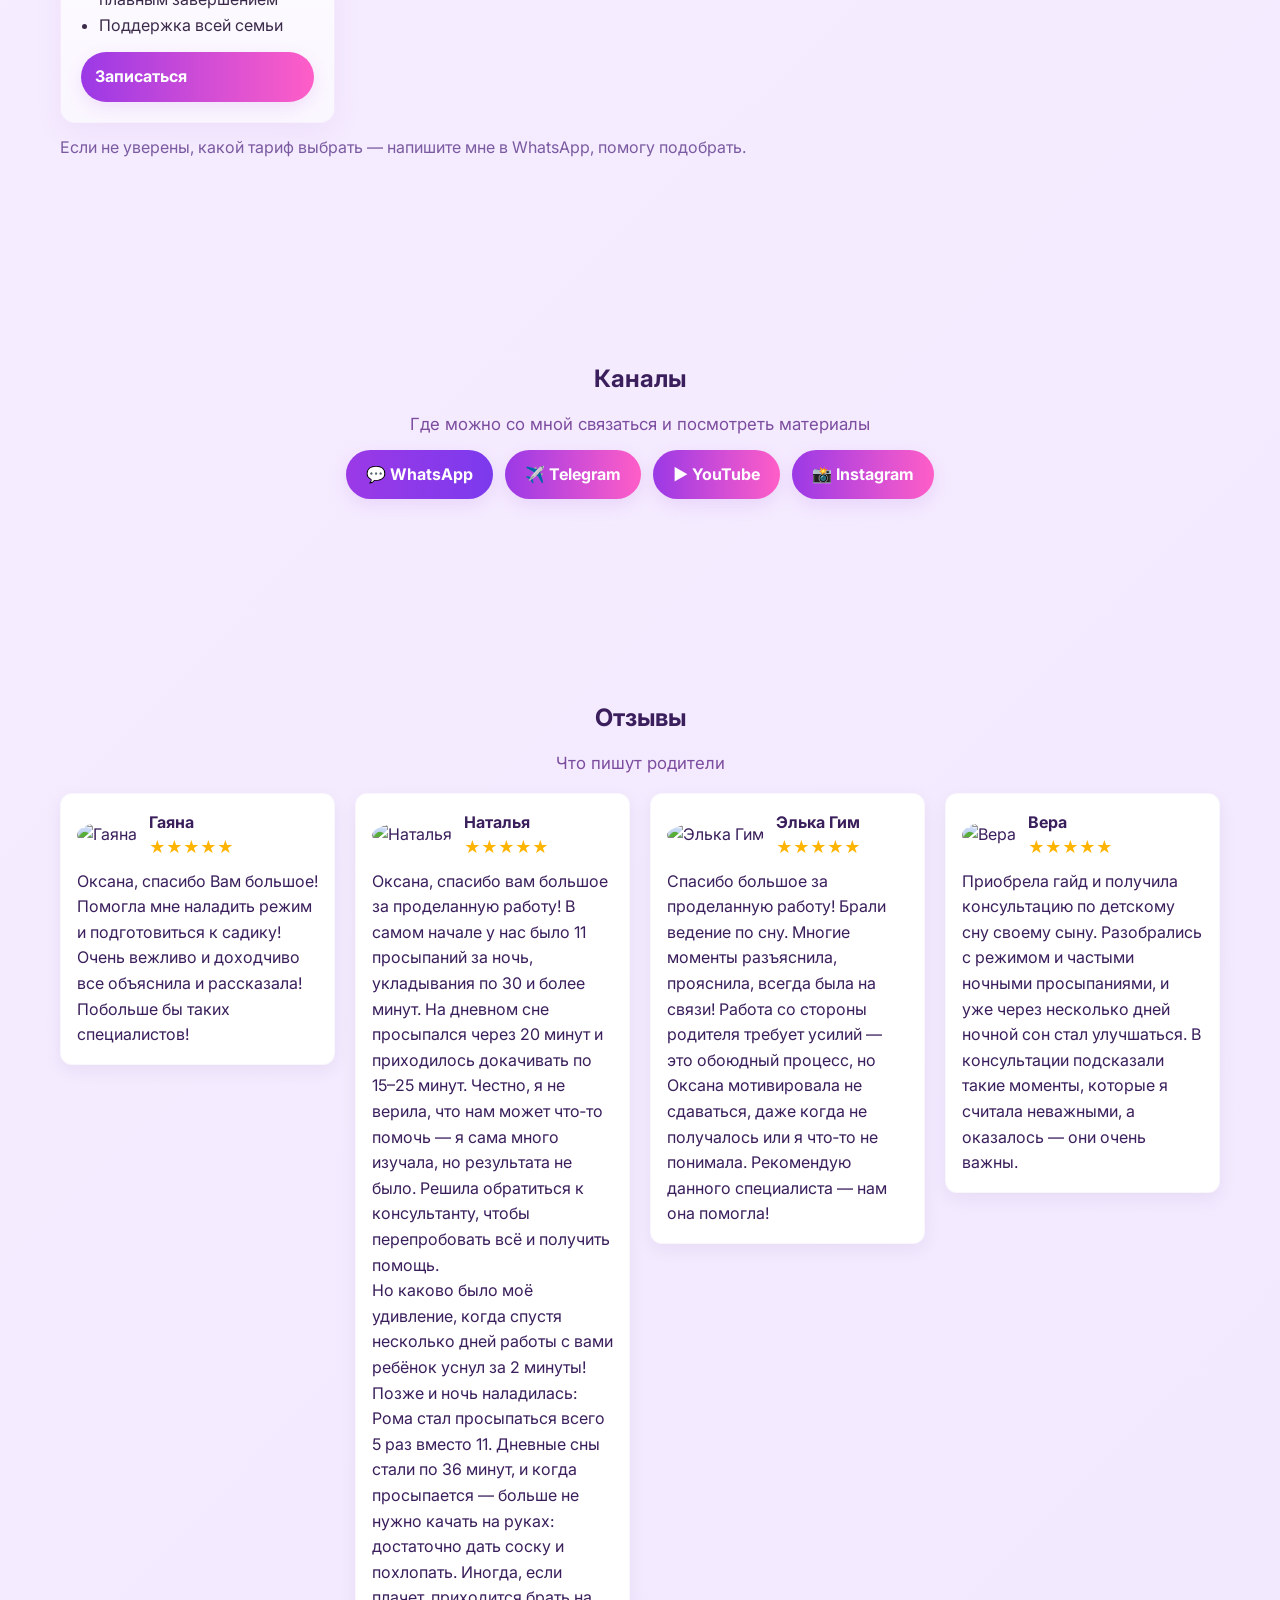
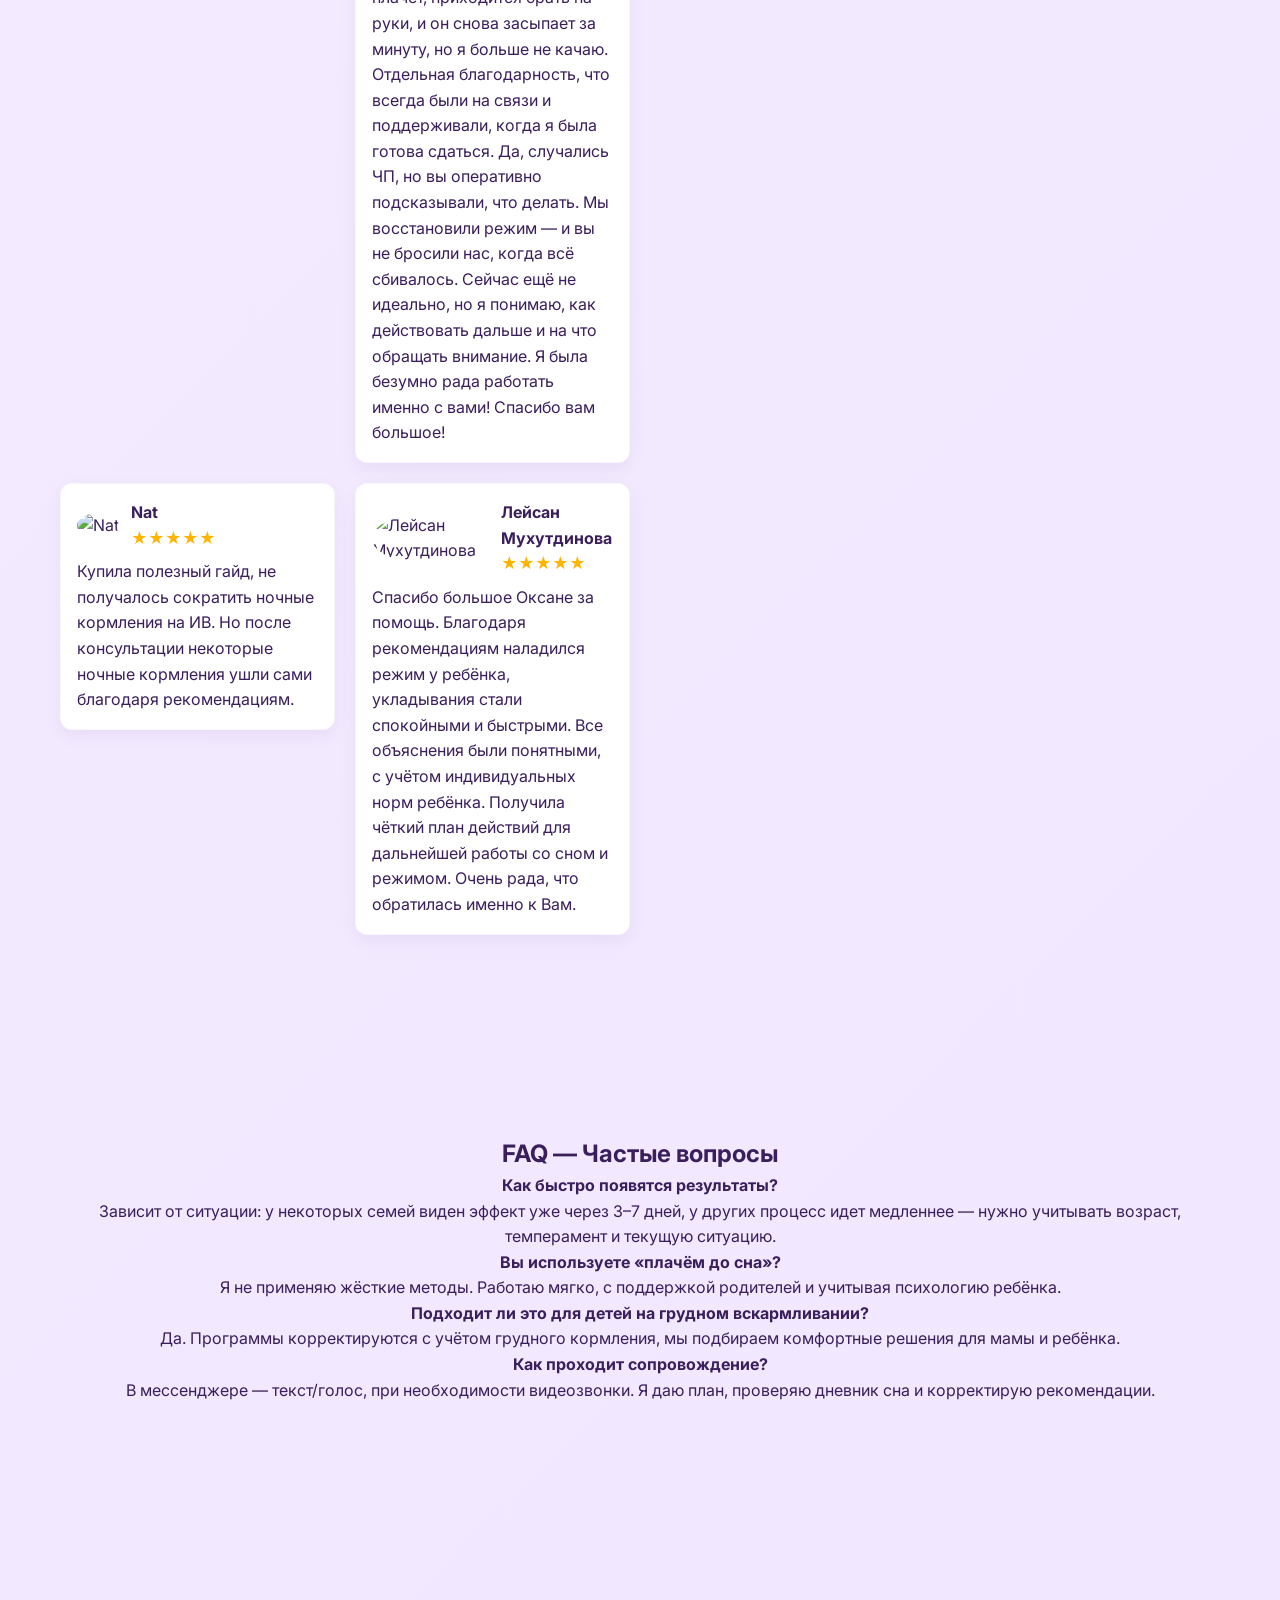
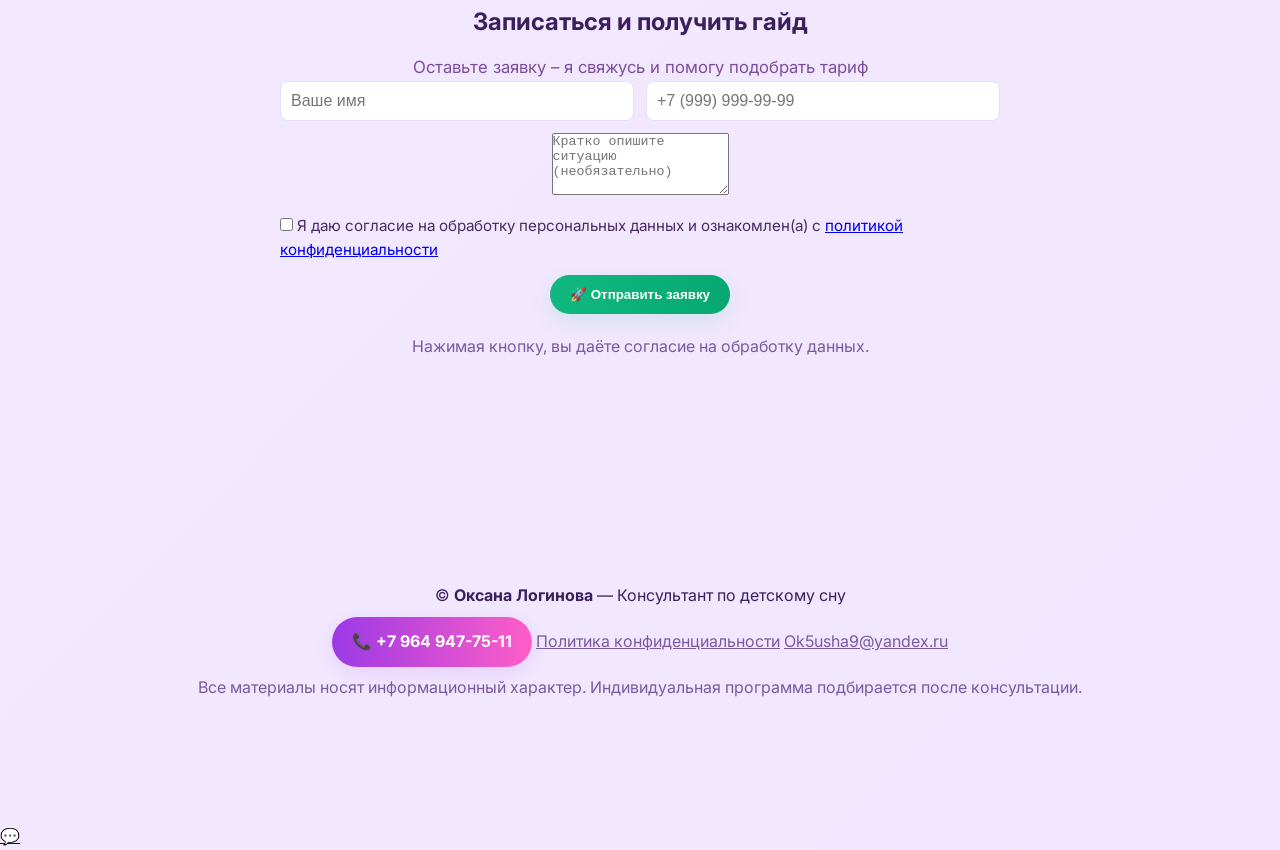
==== commit cc9078ec: "Fix hero image path and robust cookie banner" ====
--- a/index.html
+++ b/index.html
@@ -333,21 +333,21 @@
 <section id="cta" class="section">
   <div class="container center">
     <h2>Записаться и получить гайд</h2>
-    <p class="section-sub">Оставьте заявку — я свяжусь и помогу подобрать тариф</p>
-
-    <form id="contactForm" class="contact-form" novalidate>
+    <p class="section-sub">Оставьте заявку – я свяжусь и помогу подобрать тариф</p>
+
+    <form class="contact-form" action="https://formsubmit.co/Ok5usha9@yandex.ru" method="POST">
       <div class="contact-row">
-        <input type="text" id="formName" name="name" placeholder="Ваше имя" required>
-        <input type="tel" id="formPhone" name="phone" placeholder="+7 (999) 999-99-99" required>
+        <input type="text" name="name" placeholder="Ваше имя" required>
+        <input type="tel" name="phone" placeholder="+7 (999) 999-99-99" required>
       </div>
       <div>
-        <textarea id="formMessage" name="message" rows="4" placeholder="Кратко опишите ситуацию (необязательно)"></textarea>
+        <textarea name="message" rows="4" placeholder="Кратко опишите ситуацию (необязательно)"></textarea>
       </div>
       <div class="consent-row">
-        <label><input type="checkbox" id="pdConsent" required> Я даю согласие на обработку персональных данных и ознакомлен(а) с <a href="/privacy.html#processing" target="_blank">Политикой конфиденциальности</a>.</label>
+        <label><input type="checkbox" required> Я даю согласие на обработку персональных данных и ознакомлен(a) с <a href="/privacy.html#processing" target="_blank">политикой конфиденциальности</a></label>
       </div>
       <div>
-        <button type="submit" class="btn btn-green">Отправить заявку в WhatsApp</button>
+        <button type="submit" class="btn btn-green">🚀 Отправить заявку</button>
       </div>
       <p class="muted small" style="margin-top:8px;">Нажимая кнопку, вы даёте согласие на обработку данных.</p>
     </form>
@@ -391,20 +391,6 @@
   } catch(e) { banner.style.display = 'flex'; }
   document.getElementById('acceptCookies')?.addEventListener('click', function() { try{localStorage.setItem('cookies_accepted','yes')}catch(e){}; banner.style.display='none'; });
   document.getElementById('rejectCookies')?.addEventListener('click', function() { try{localStorage.setItem('cookies_accepted','no')}catch(e){}; banner.style.display='none'; });
-
-  // Form submission
-  document.getElementById('contactForm')?.addEventListener('submit', function(e){
-    e.preventDefault();
-    const name = document.getElementById('formName').value.trim() || 'Без имени';
-    const phone = document.getElementById('formPhone').value.trim() || '';
-    const message = document.getElementById('formMessage').value.trim() || '';
-    const consent = document.getElementById('pdConsent')?.checked;
-    if (!consent) { alert('Пожалуйста, подтвердите согласие на обработку персональных данных.'); return; }
-    const text = `Новая заявка!%0AИмя: ${encodeURIComponent(name)}%0AТелефон: ${encodeURIComponent(phone)}%0AСообщение: ${encodeURIComponent(message)}`;
-    window.open(`https://wa.me/79649477511?text=${text}`, '_blank');
-    this.reset();
-    alert('Спасибо! Открывается WhatsApp.');
-  });
 });
 </script>
 
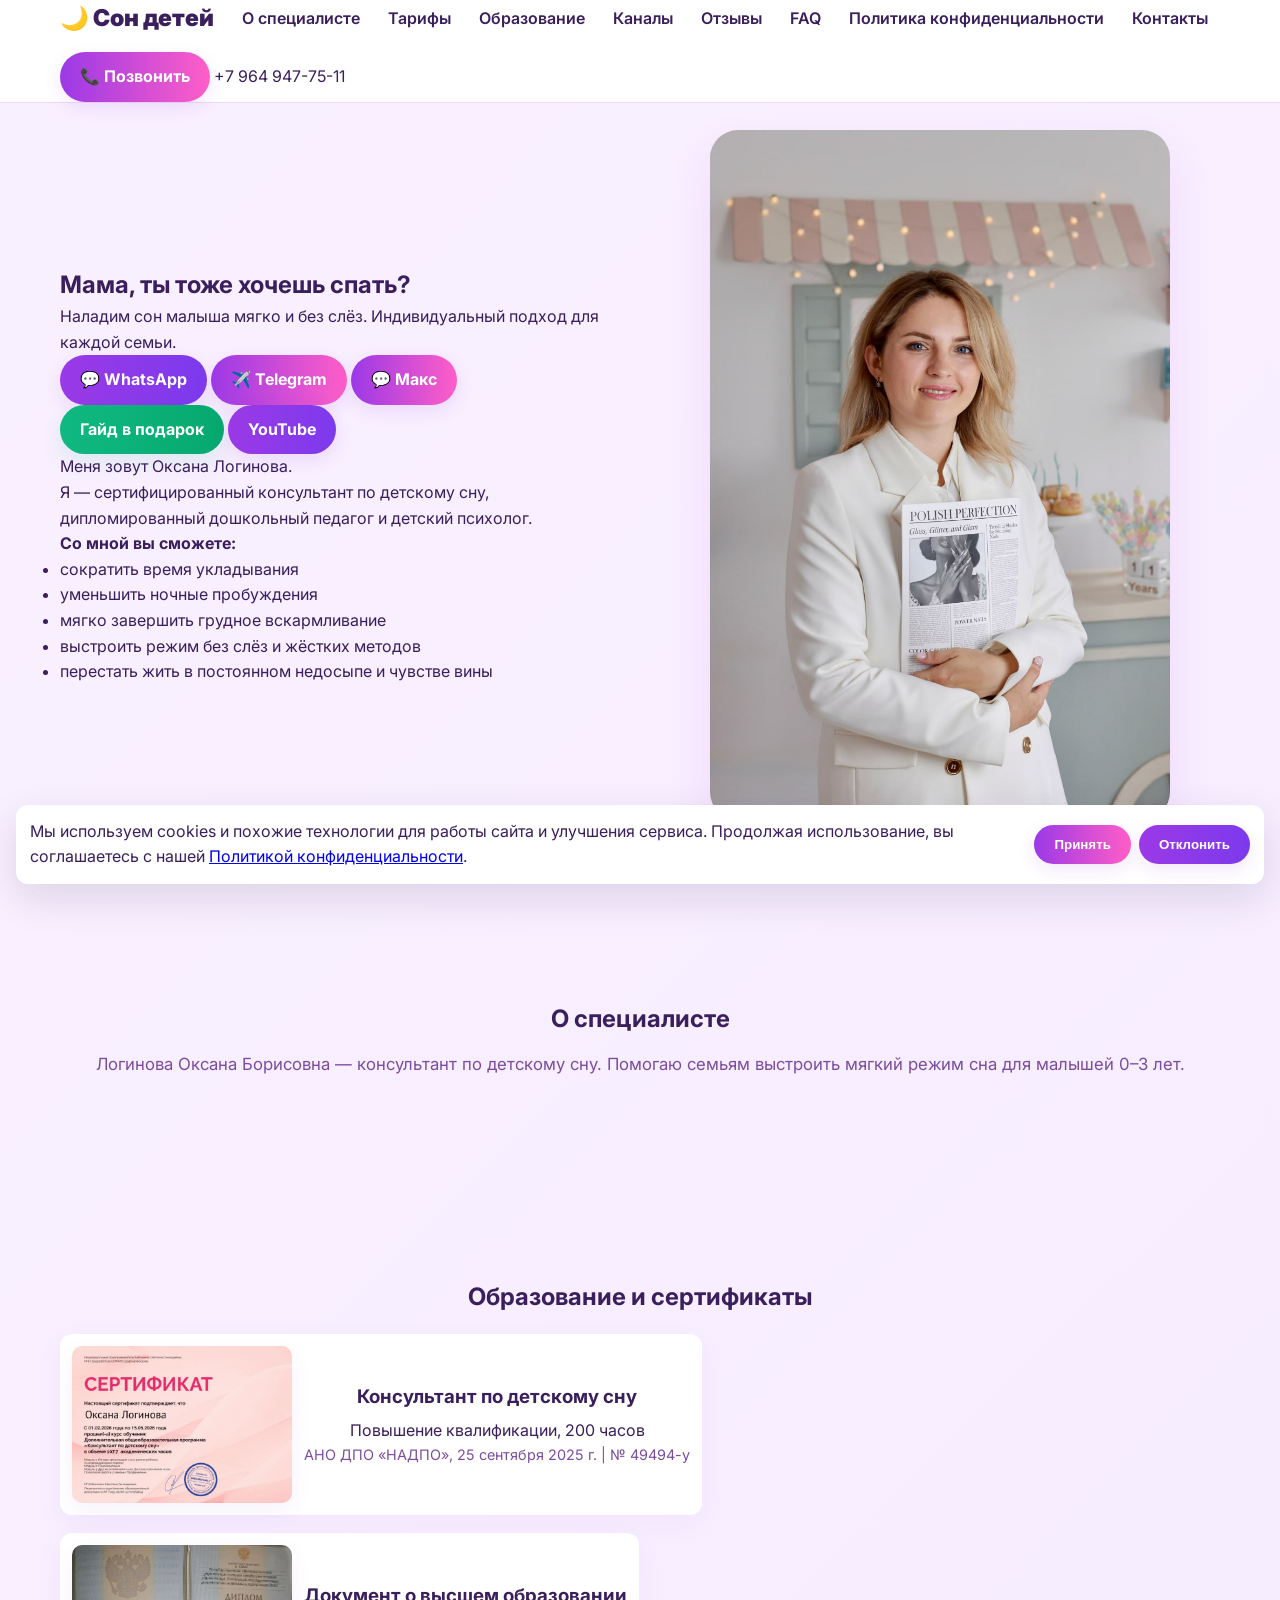
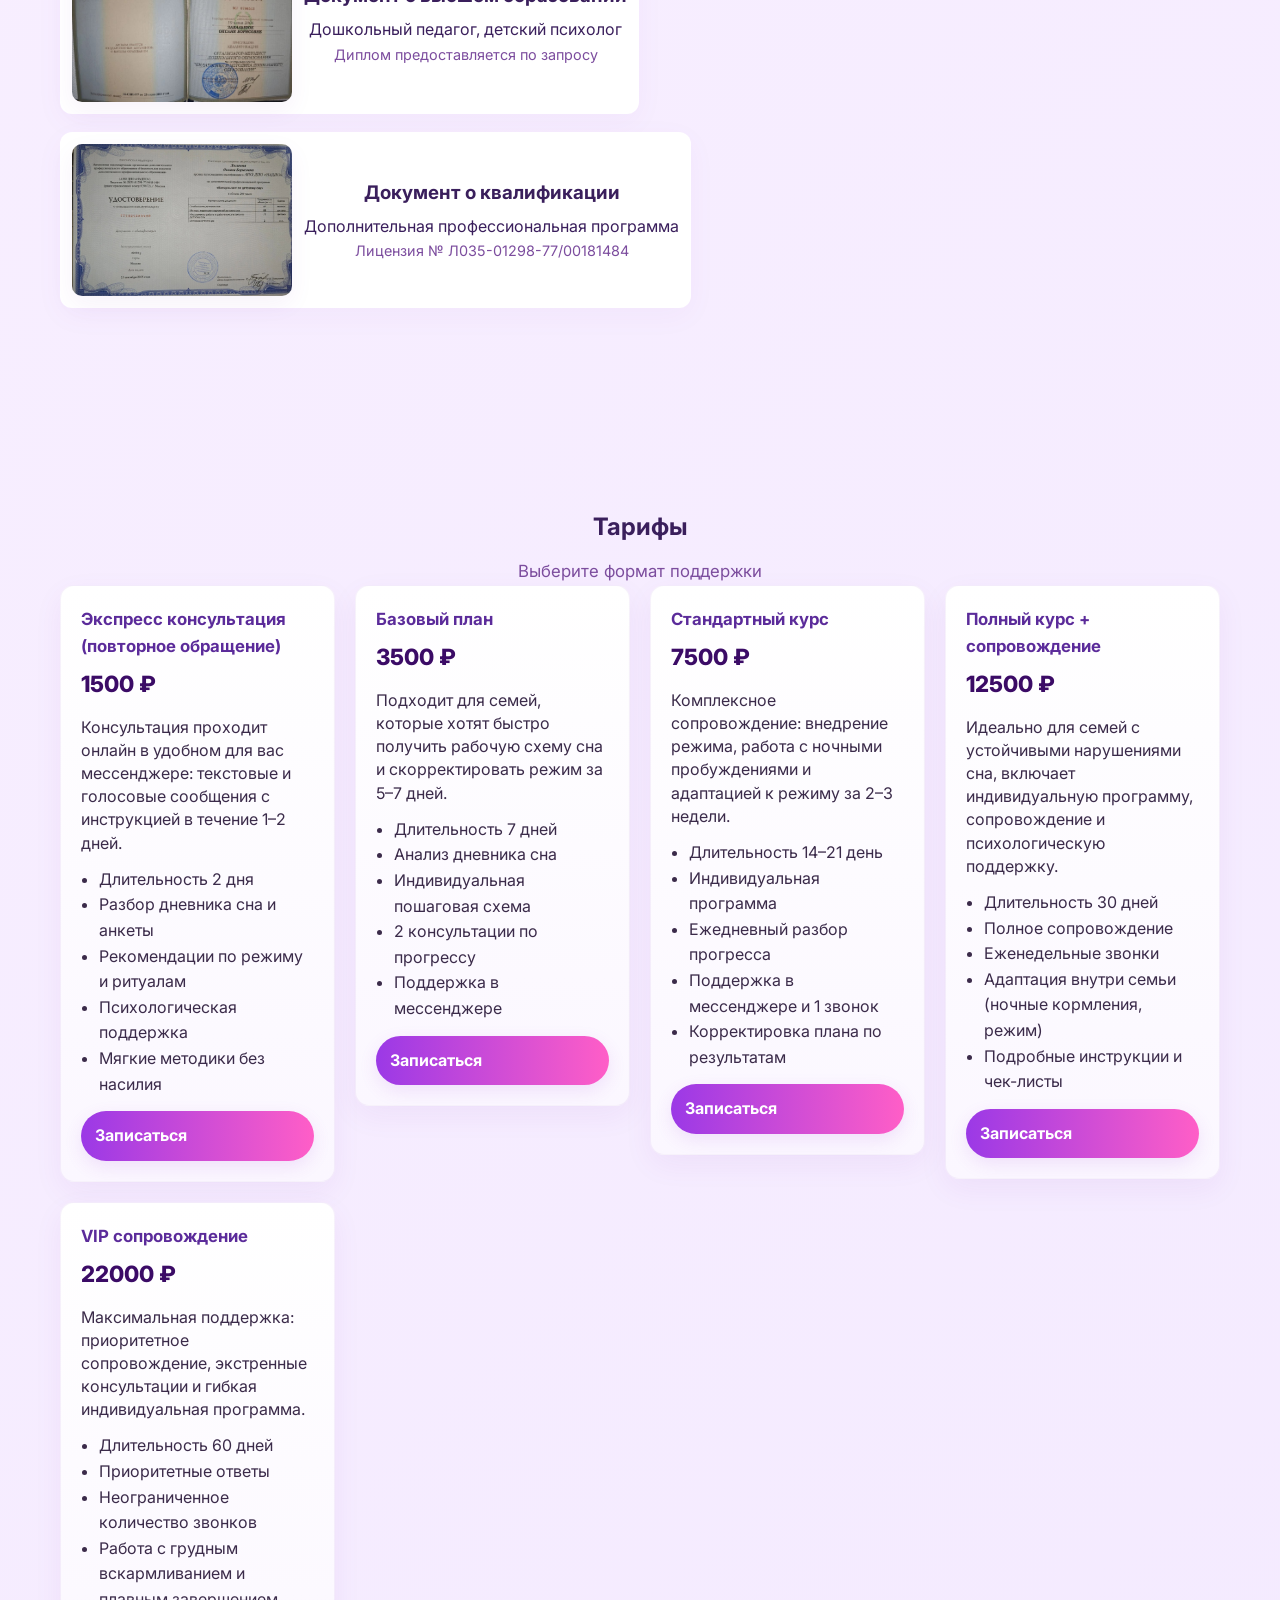
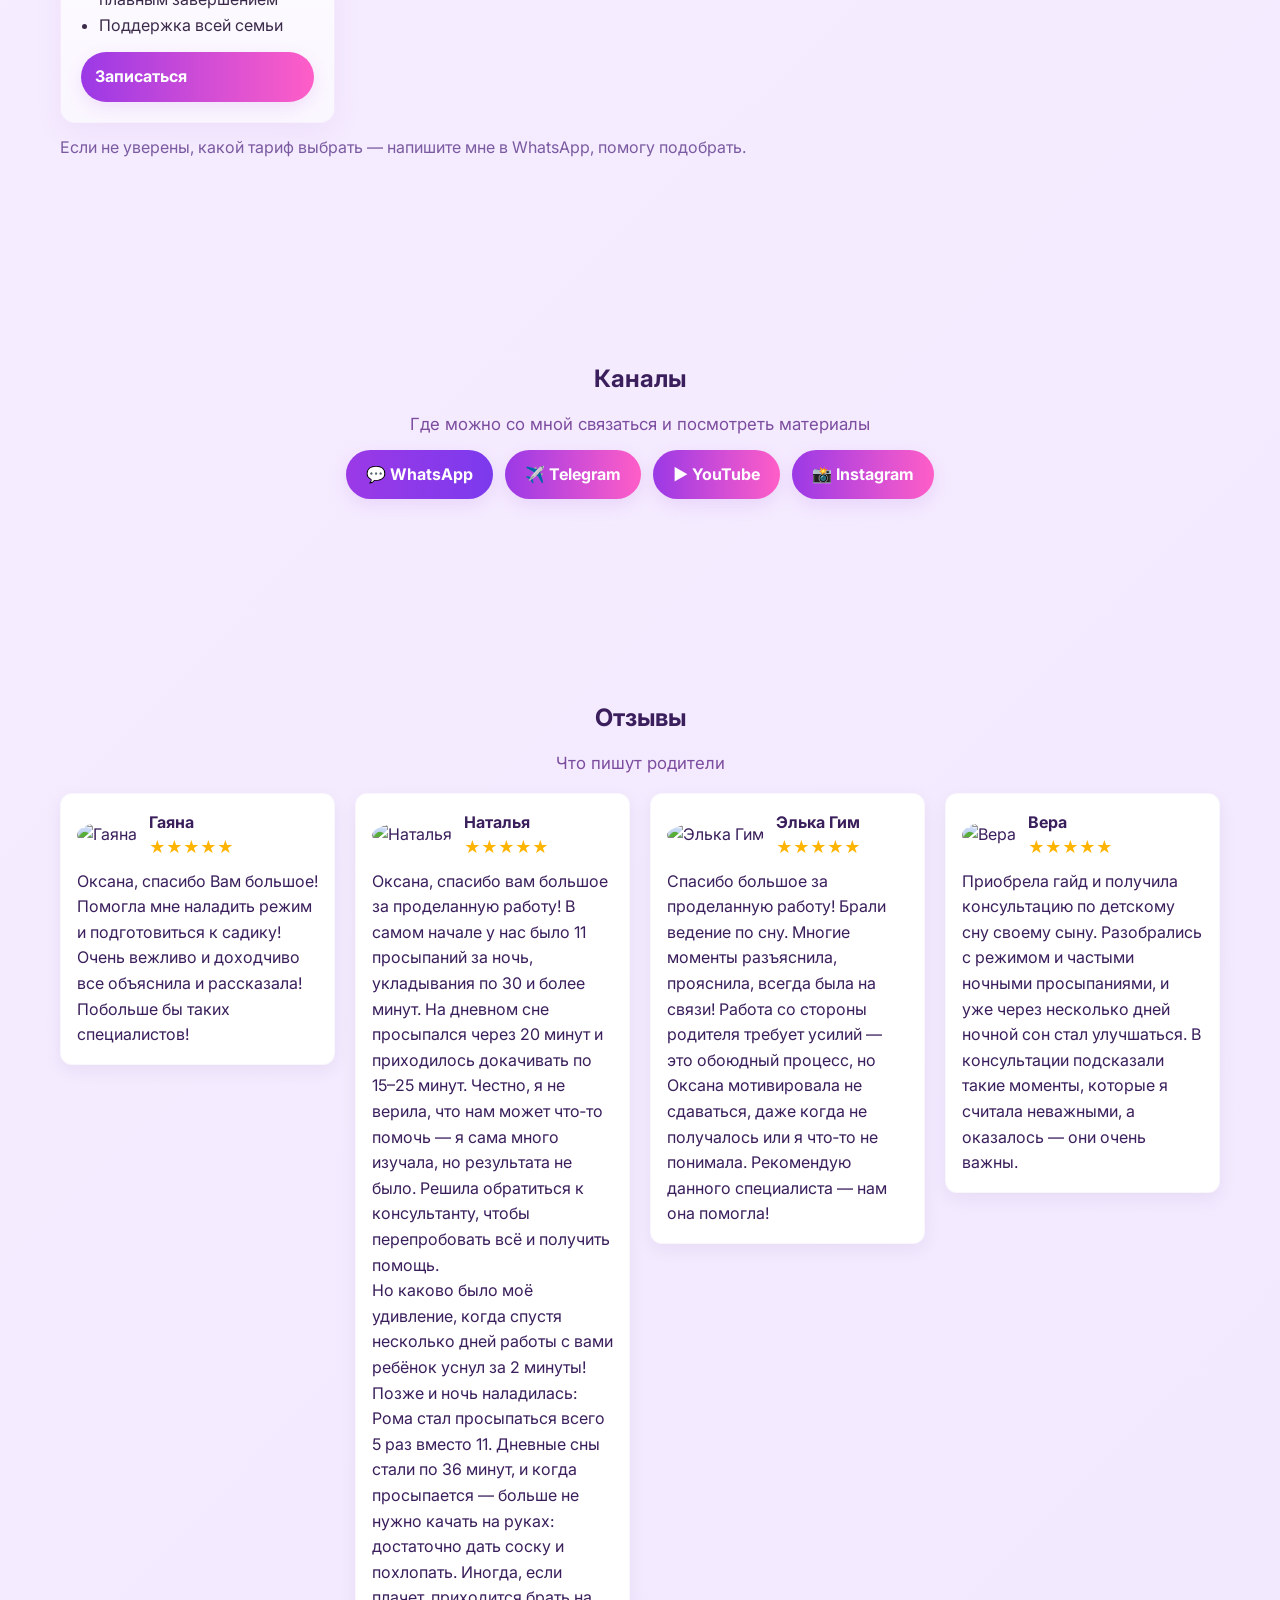
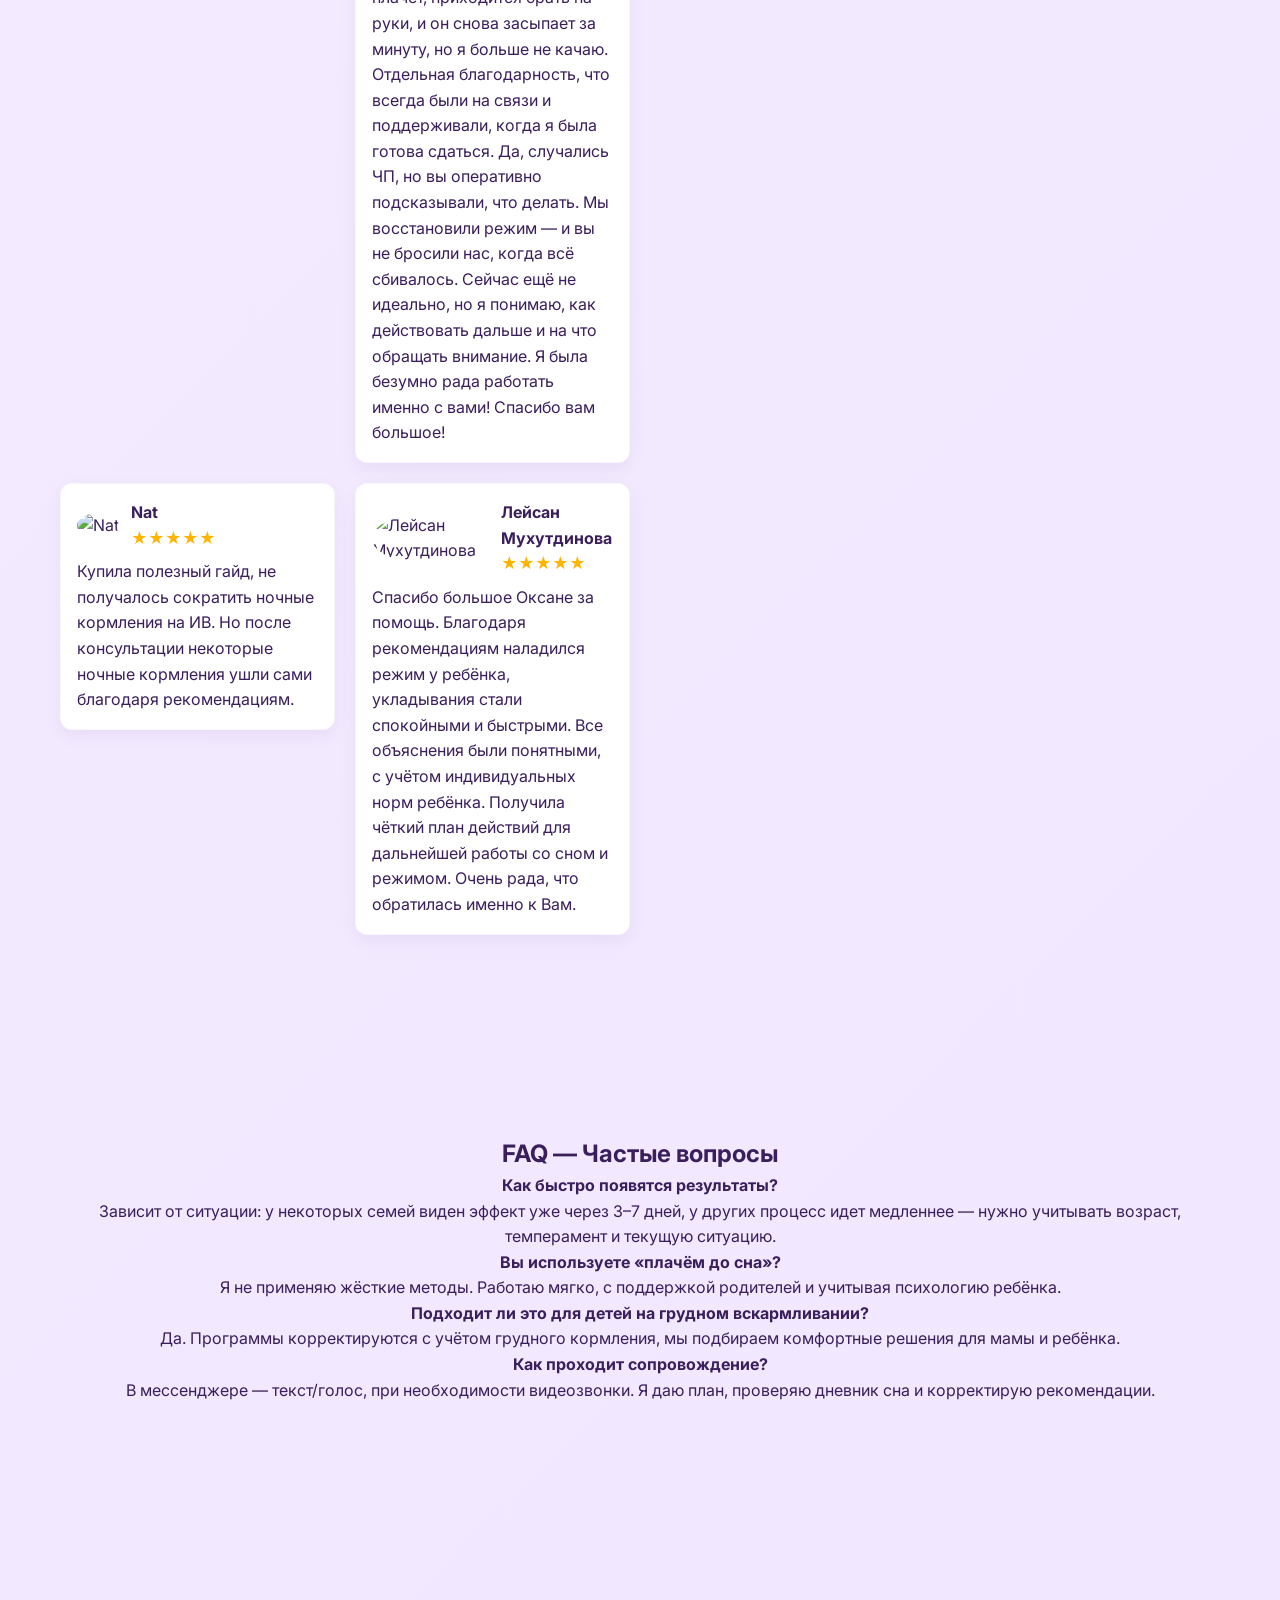
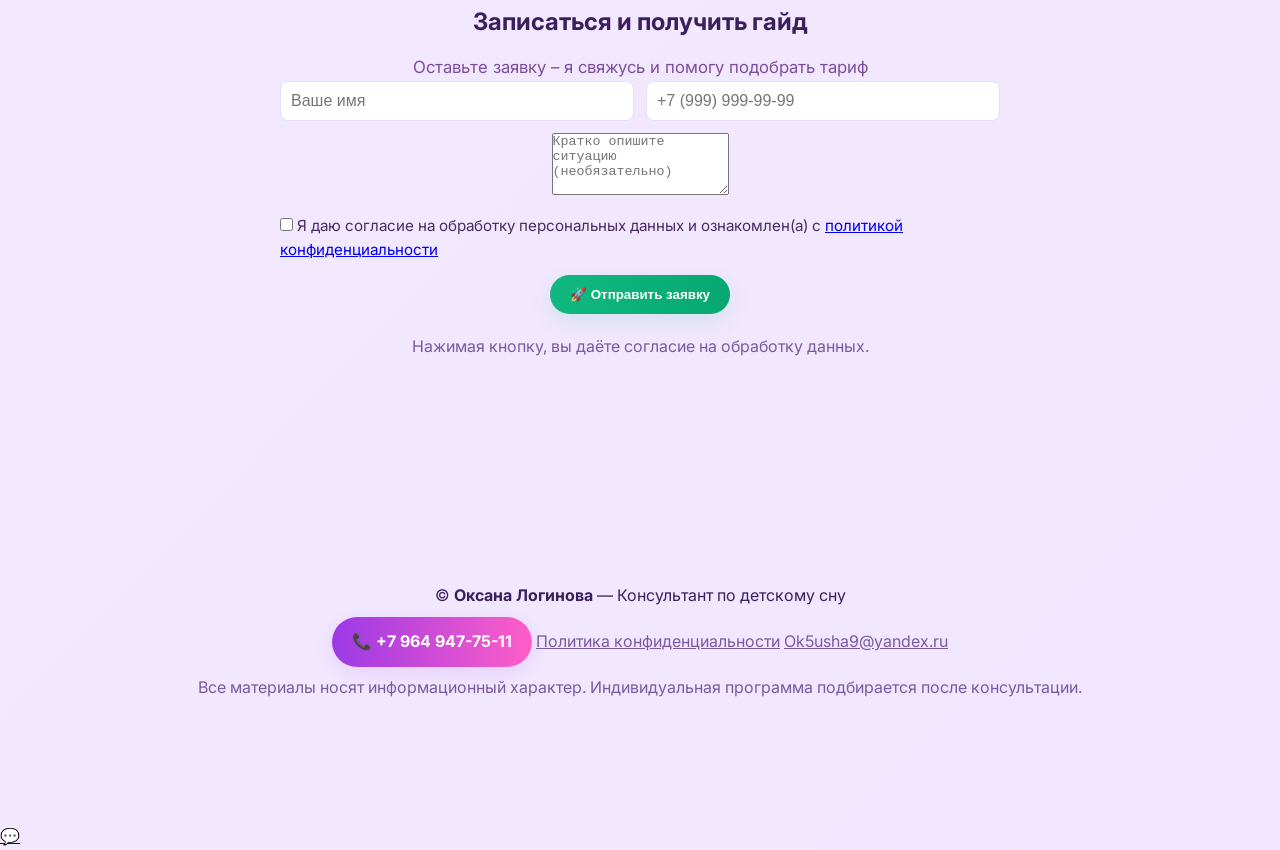
==== commit e9fe1d6f: "Telegram канал и YouTube кнопка" ====
--- a/index.html
+++ b/index.html
@@ -49,9 +49,12 @@
 
       <div class="hero-buttons">
         <a href="https://wa.me/79649477511" target="_blank" class="btn btn-accent">💬 WhatsApp</a>
-        <a href="https://t.me/79649477511" target="_blank" class="btn btn-primary">✈️ Telegram</a>
+        <a href="https://t.me/sleepkids_oksana" target="_blank" class="btn btn-primary">✈️ Telegram</a>
         <a href="https://max.ru/add?phone=79649477511" target="_blank" class="btn btn-primary">💬 Макс</a>
         <a href="#cta" class="btn btn-green" id="guideBtn">Гайд в подарок</a>
+        <a href="https://youtube.com/@sleepkids_oksana" target="_blank" rel="noopener" class="btn btn-accent">
+    YouTube
+</a>
       </div>
 
       <div class="hero-about">
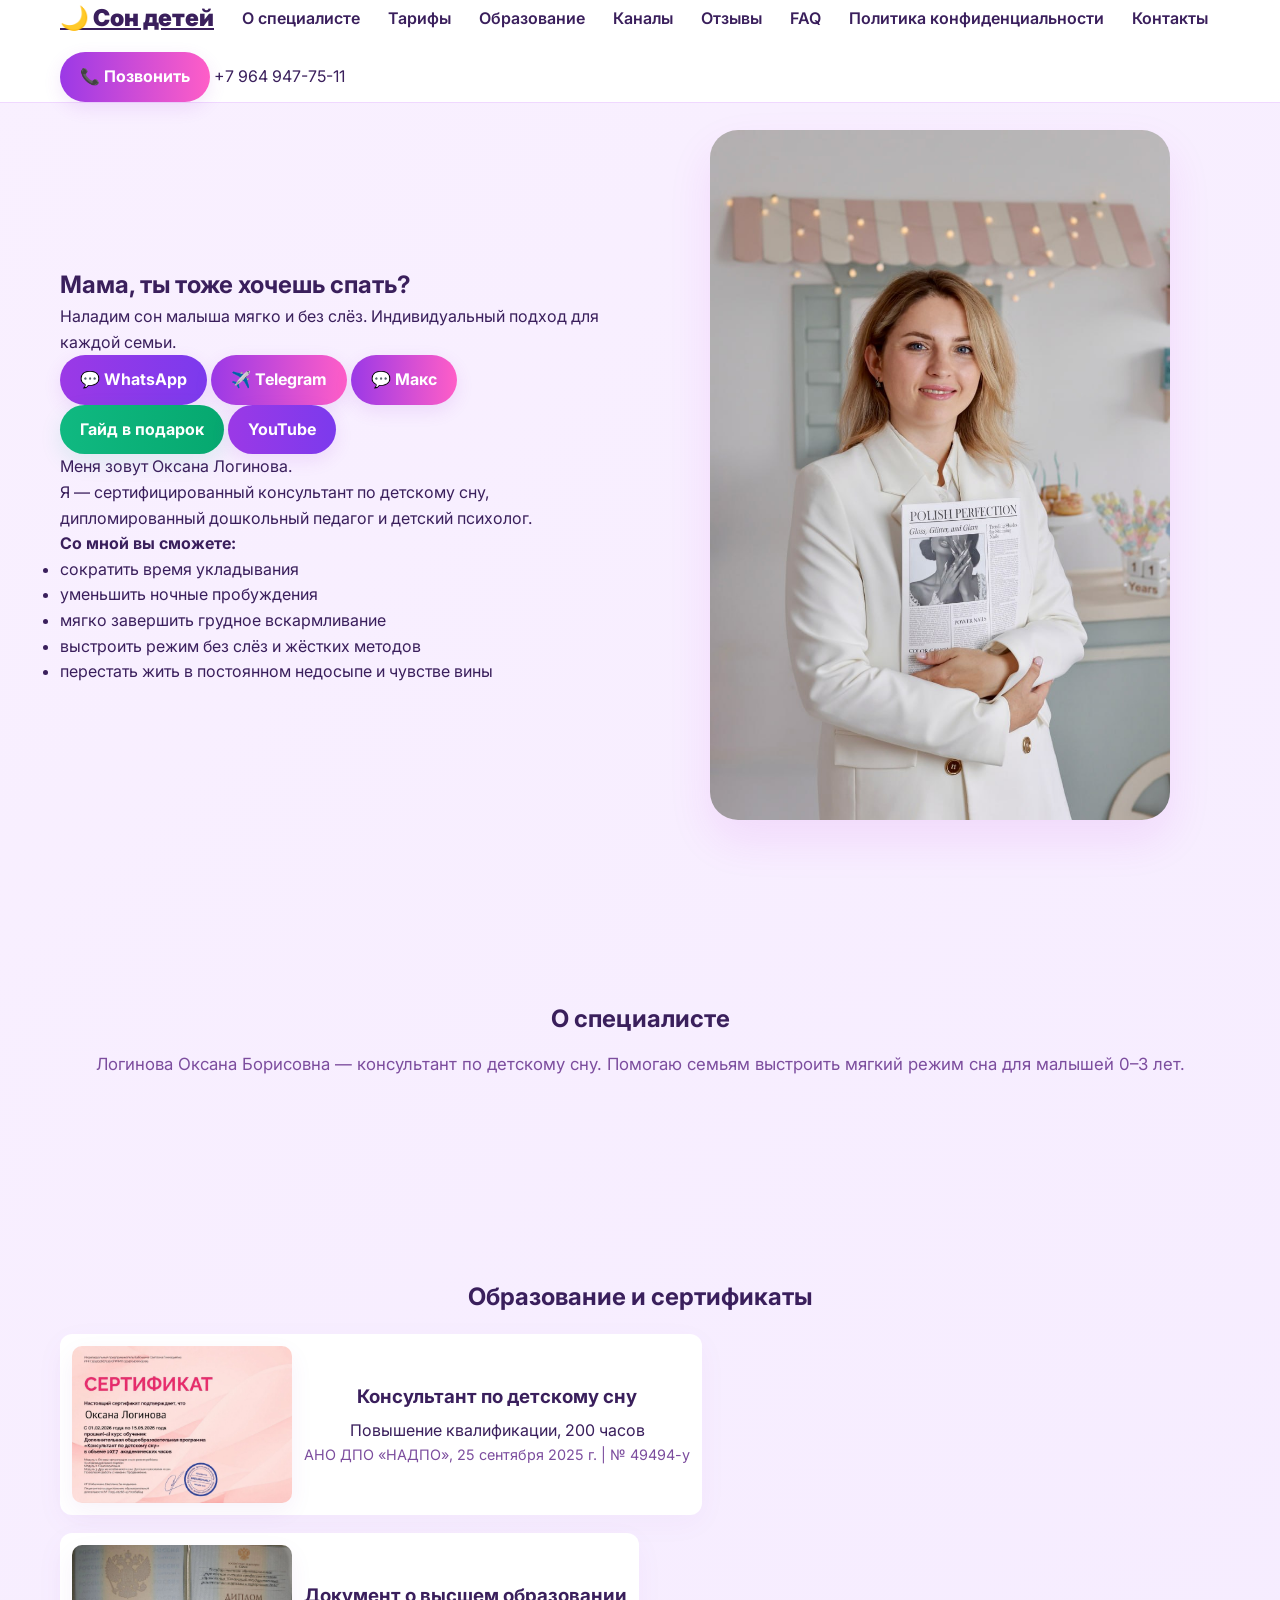
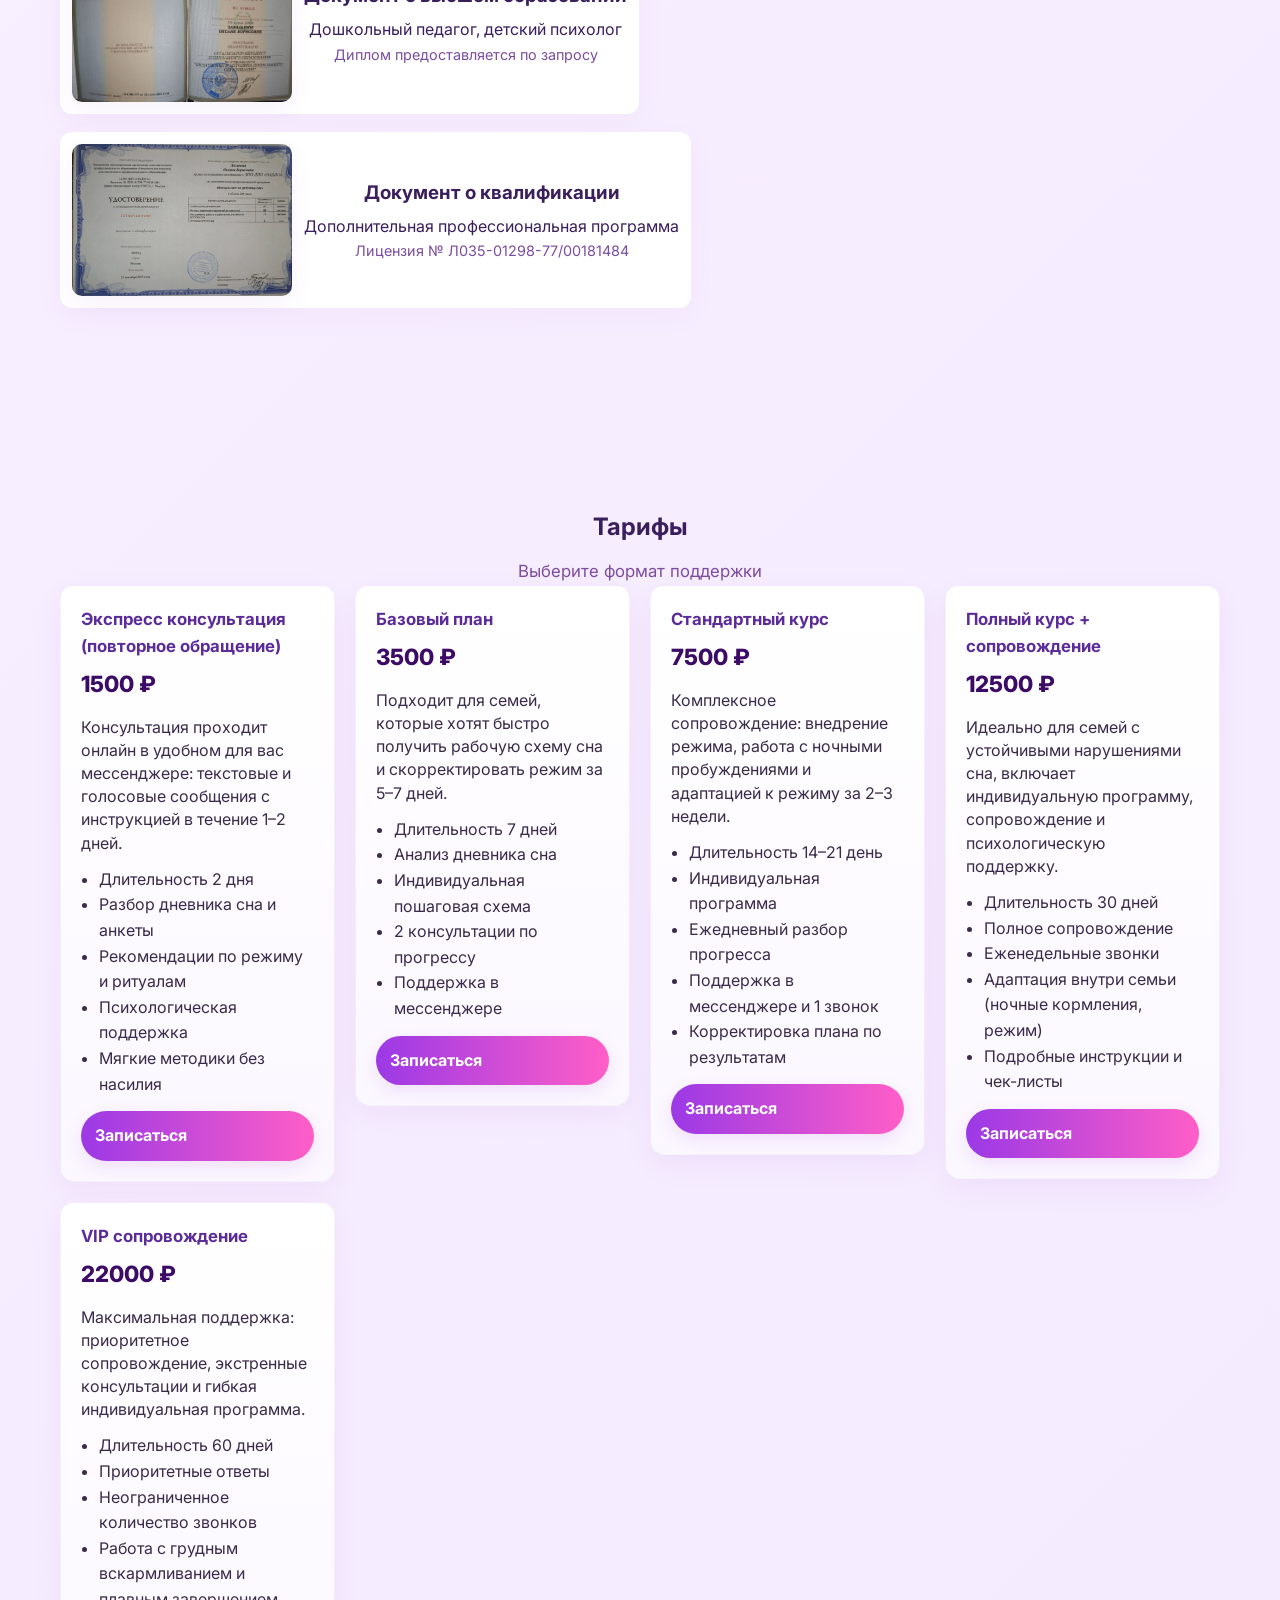
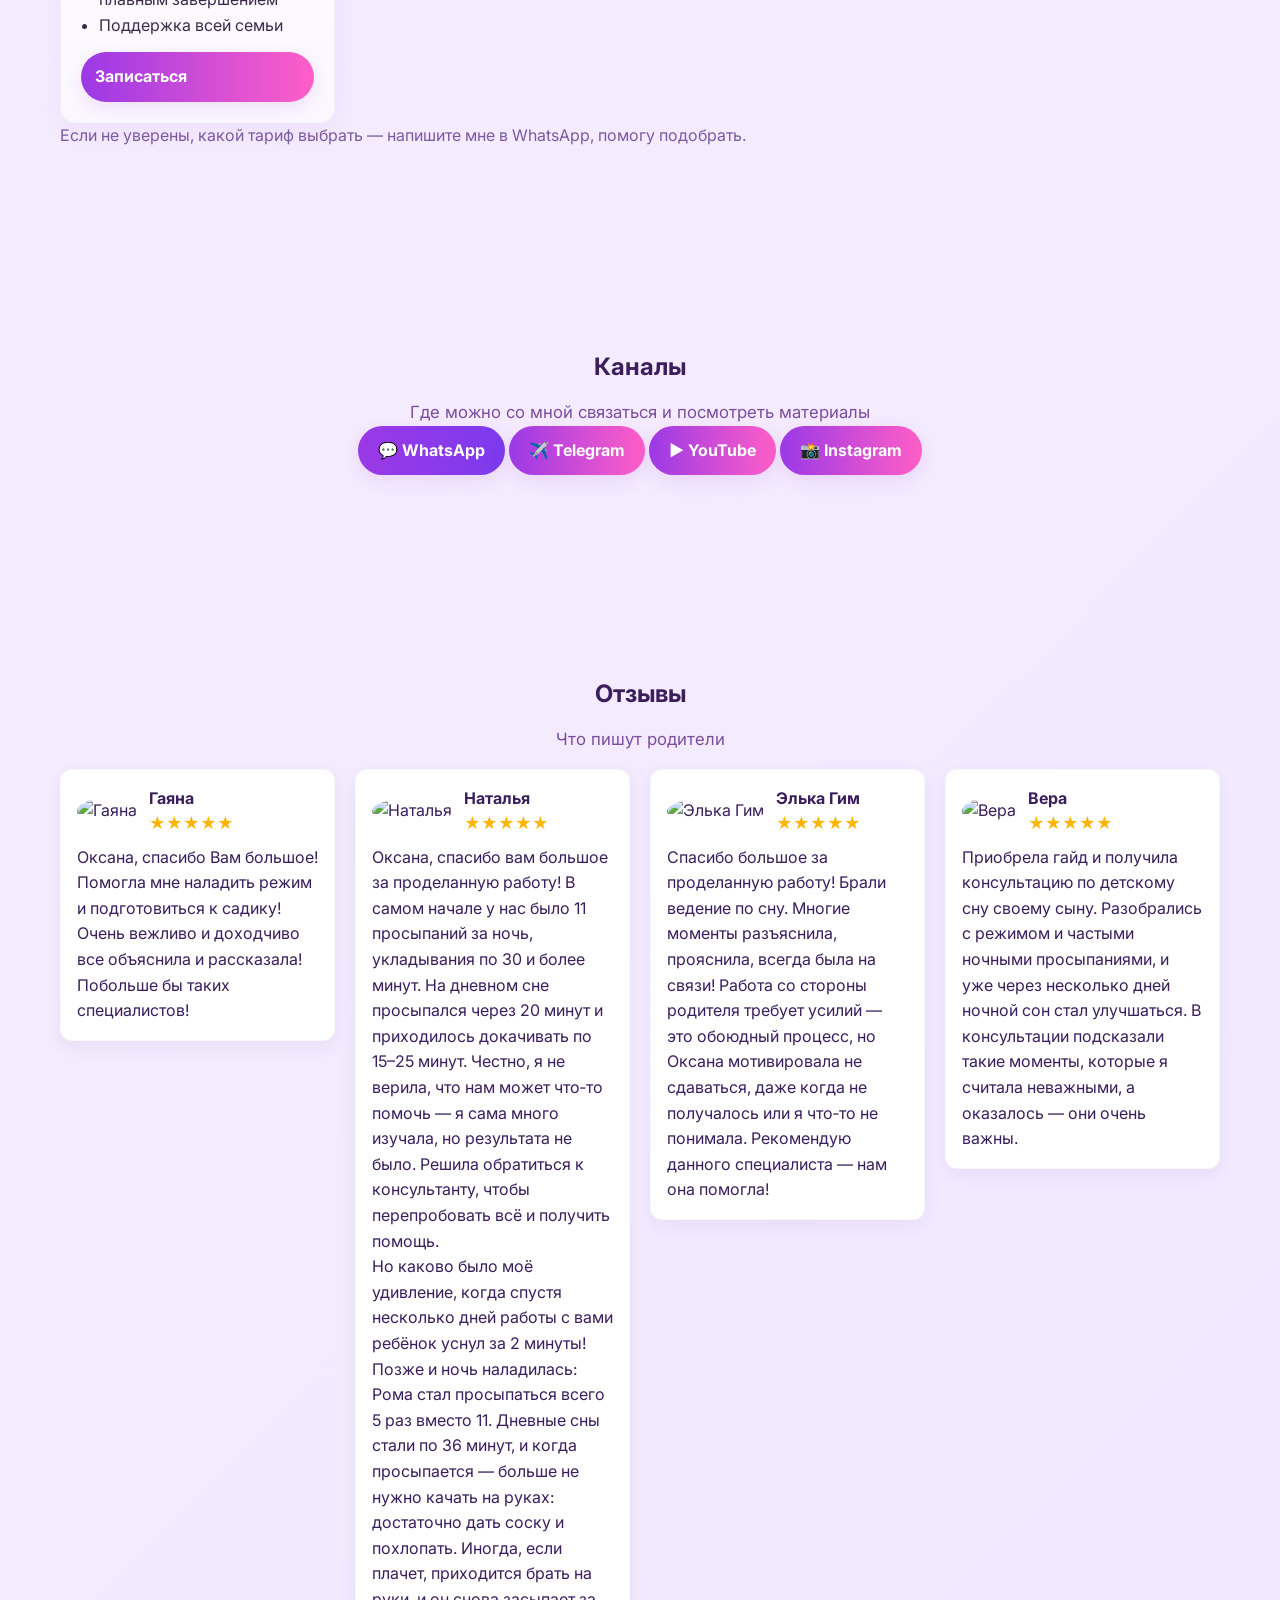
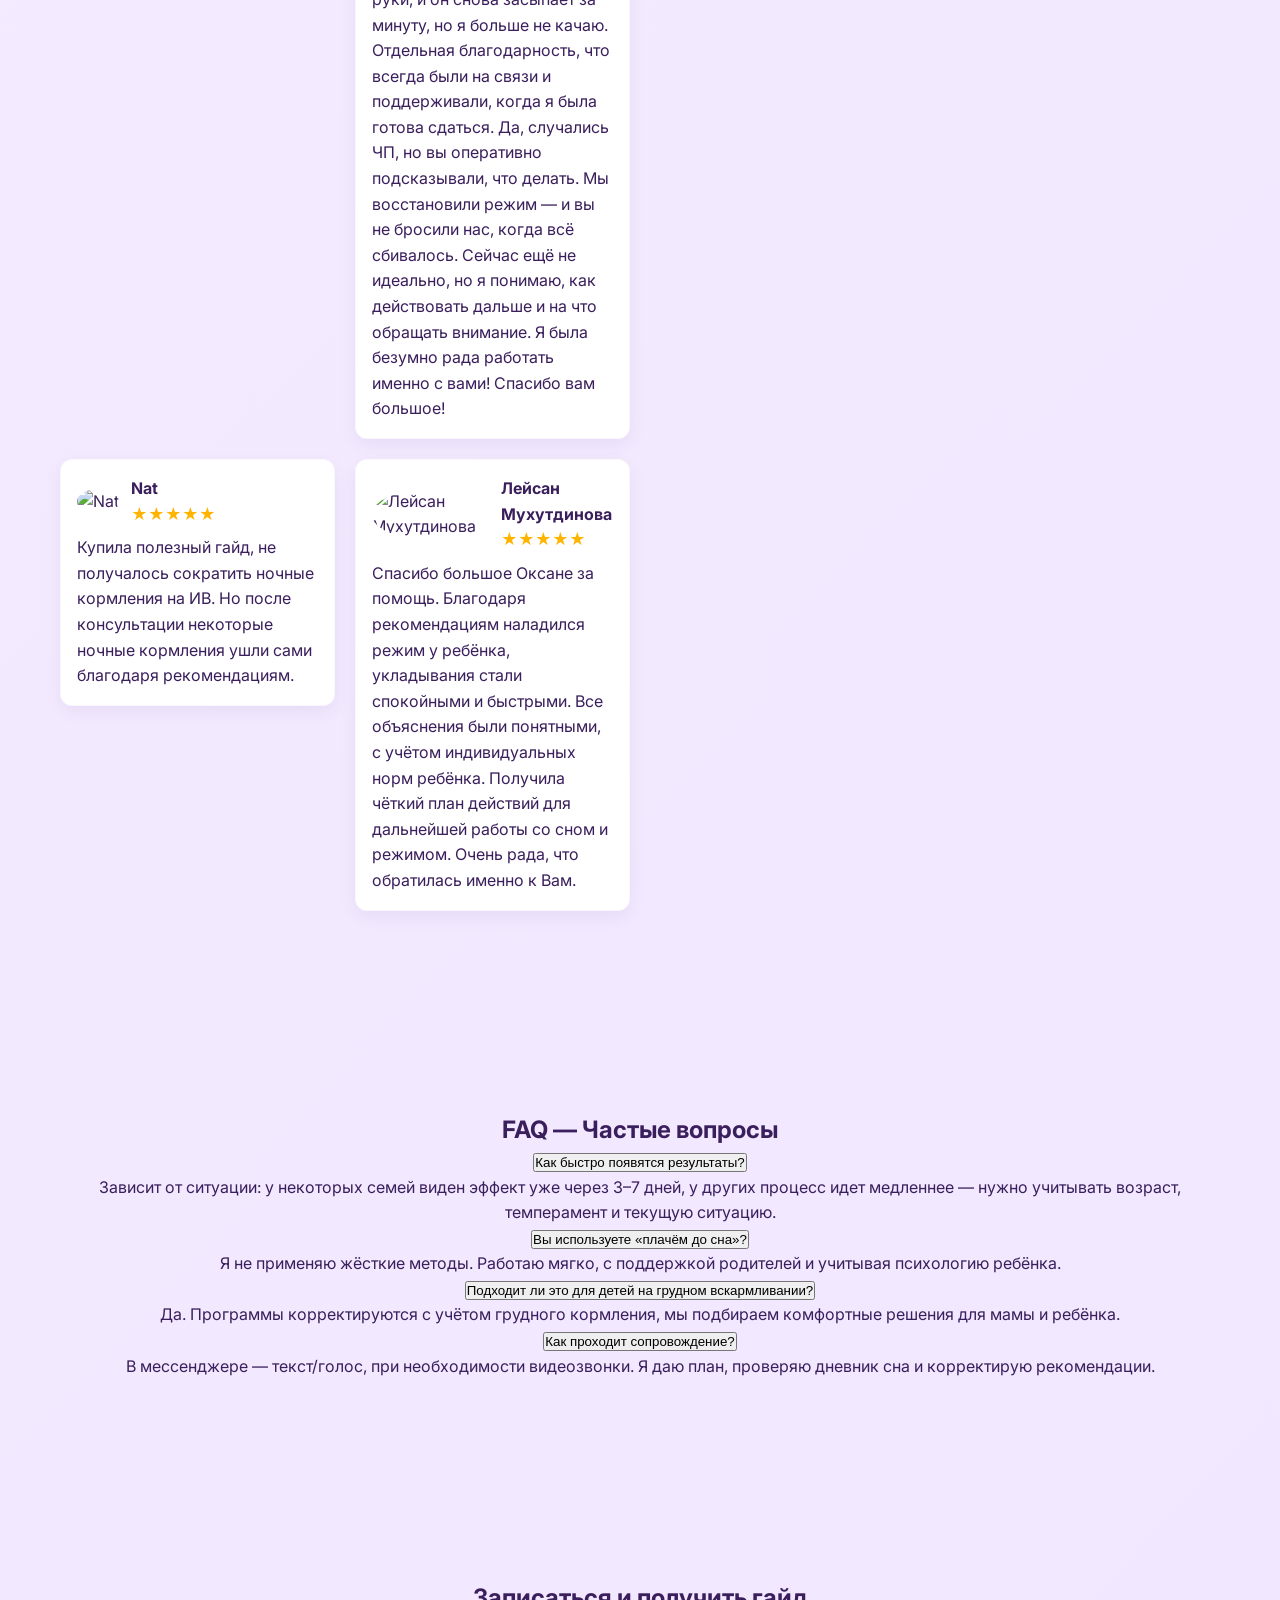
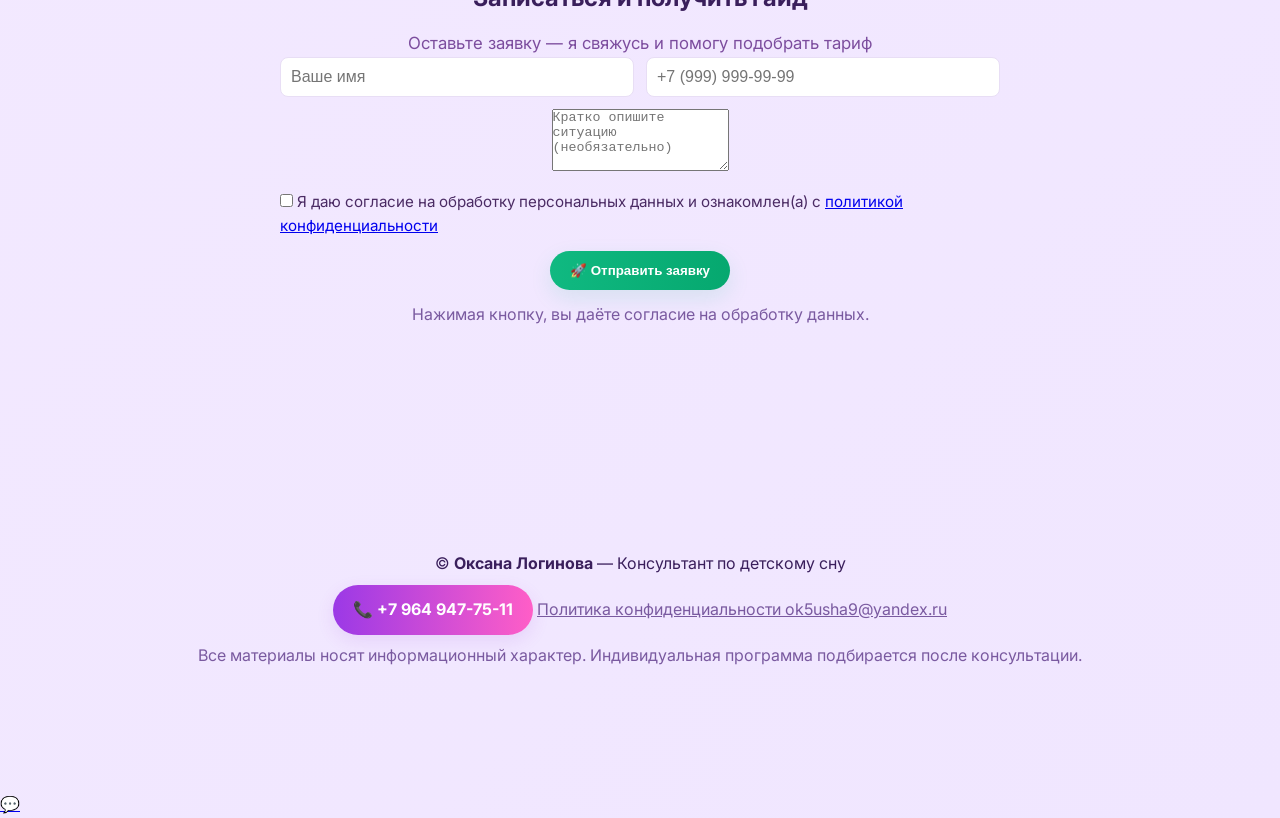
==== commit 00688f46: "Fix hero image path and robust cookie banner" ====
--- a/index.html
+++ b/index.html
@@ -2,16 +2,25 @@
 <html lang="ru">
 <head>
   <meta charset="utf-8">
-  <meta name="viewport" content="width=device-width,initial-scale=1">
+  <meta name="viewport" content="width=device-width, initial-scale=1">
+
   <title>Логинова Оксана Борисовна — Консультант по детскому сну</title>
-  <link href="https://fonts.googleapis.com/css2?family=Inter:wght@400;600;800;900&display=swap" rel="stylesheet">
-  <link rel="stylesheet" href="css/style.css?v=11">
+
+  <link
+  href="https://fonts.googleapis.com/css2?family=Inter:wght@400;600;800;900&display=swap"
+  rel="stylesheet">
+
+  <link rel="stylesheet" href="css/style.css?v=12">
 </head>
 <body>
 
 <header>
   <div class="container nav">
-    <div class="logo">🌙 Сон детей</div>
+
+    <a href="/" class="logo" aria-label="Сон детей — главная страница">
+      🌙 Сон детей
+    </a>
+
     <nav>
       <a href="#about">О специалисте</a>
       <a href="#services">Тарифы</a>
@@ -22,450 +31,780 @@
       <a href="/privacy.html">Политика конфиденциальности</a>
       <a href="#cta">Контакты</a>
     </nav>
+
     <div class="header-phone">
-      <a href="tel:+79649477511" class="btn btn-primary">📞 Позвонить</a>
+      <a href="tel:+79649477511" class="btn btn-primary">
+        📞 Позвонить
+      </a>
       <span class="phone-text">+7 964 947-75-11</span>
     </div>
+
   </div>
 </header>
 
-<!-- Prevent automatic jump to #cta on initial page load -->
-<script>
-  (function() {
-    try {
-      if (location.hash === '#cta') {
-        history.replaceState(null, '', location.pathname + location.search);
-      }
-    } catch (e) {}
-  })();
-</script>
-
-<!-- HERO -->
-<section class="hero">
-  <div class="container hero-content">
-    <div class="hero-text">
-      <h1>Мама, ты тоже хочешь <span>спать?</span></h1>
-      <p class="lead">Наладим сон малыша мягко и без слёз. Индивидуальный подход для каждой семьи.</p>
-
-      <div class="hero-buttons">
-        <a href="https://wa.me/79649477511" target="_blank" class="btn btn-accent">💬 WhatsApp</a>
-        <a href="https://t.me/sleepkids_oksana" target="_blank" class="btn btn-primary">✈️ Telegram</a>
-        <a href="https://max.ru/add?phone=79649477511" target="_blank" class="btn btn-primary">💬 Макс</a>
-        <a href="#cta" class="btn btn-green" id="guideBtn">Гайд в подарок</a>
-        <a href="https://youtube.com/@sleepkids_oksana" target="_blank" rel="noopener" class="btn btn-accent">
-    YouTube
-</a>
+<main>
+
+  <!-- HERO -->
+  <section class="hero">
+    <div class="container hero-content">
+
+      <div class="hero-text">
+        <h1>
+          Мама, ты тоже хочешь <span>спать?</span>
+        </h1>
+
+        <p class="lead">
+          Наладим сон малыша мягко и без слёз.
+          Индивидуальный подход для каждой семьи.
+        </p>
+
+        <div class="hero-buttons">
+          <a
+            href="https://wa.me/79649477511"
+            target="_blank"
+            rel="noopener noreferrer"
+            class="btn btn-accent">
+            💬 WhatsApp
+          </a>
+
+          <a
+            href="https://t.me/sleepkids_oksana"
+            target="_blank"
+            rel="noopener noreferrer"
+            class="btn btn-primary">
+            ✈️ Telegram
+          </a>
+
+          <a
+            href="https://max.ru/add?phone=79649477511"
+            target="_blank"
+            rel="noopener noreferrer"
+            class="btn btn-primary">
+            💬 Макс
+          </a>
+
+          <a href="#cta" class="btn btn-green" id="guideBtn">
+            Гайд в подарок
+          </a>
+
+          <a
+            href="https://www.youtube.com/@sleepkids_oksana"
+            target="_blank"
+            rel="noopener noreferrer"
+            class="btn btn-accent">
+            YouTube
+          </a>
+        </div>
+
+        <div class="hero-about">
+          <p class="hero-about-text">
+            Меня зовут Оксана Логинова.
+          </p>
+
+          <p class="hero-about-text">
+            Я — сертифицированный консультант по детскому сну,
+            дипломированный дошкольный педагог и детский психолог.
+          </p>
+
+          <strong>Со мной вы сможете:</strong>
+
+          <ul class="hero-about-list">
+            <li>сократить время укладывания</li>
+            <li>уменьшить ночные пробуждения</li>
+            <li>мягко завершить грудное вскармливание</li>
+            <li>выстроить режим без слёз и жёстких методов</li>
+            <li>перестать жить в постоянном недосыпе и чувстве вины</li>
+          </ul>
+        </div>
       </div>
 
-      <div class="hero-about">
-        <p class="hero-about-text">
-          Меня зовут Оксана Логинова.
+      <div class="hero-image-wrap" aria-hidden="true">
+        <img
+          class="hero-image"
+          src="assets/img/hero.jpg"
+          alt="Оксана Логинова"
+          loading="eager"
+          width="460"
+          height="640">
+      </div>
+
+    </div>
+  </section>
+
+  <!-- ABOUT -->
+  <section id="about" class="section">
+    <div class="container center">
+      <h2>О специалисте</h2>
+
+      <p class="section-sub">
+        Логинова Оксана Борисовна — консультант по детскому сну.
+        Помогаю семьям выстроить мягкий режим сна для малышей 0–3 лет.
+      </p>
+    </div>
+  </section>
+
+  <!-- EDUCATION -->
+  <section id="education" class="section">
+    <div class="container center">
+      <h2>Образование и сертификаты</h2>
+
+      <div class="certificates-grid">
+
+        <div class="certificate-item">
+          <img
+            src="assets/img/certificate1.jpg"
+            alt="Сертификат консультанта по детскому сну"
+            class="certificate-img"
+            loading="lazy">
+
+          <div class="certificate-info">
+            <h3>Консультант по детскому сну</h3>
+            <p>Повышение квалификации, 200 часов</p>
+            <p class="cert-date">
+              АНО ДПО «НАДПО», 25 сентября 2025 г. | № 49494-у
+            </p>
+          </div>
+        </div>
+
+        <div class="certificate-item">
+          <img
+            src="assets/img/certificate2.jpg"
+            alt="Документ о высшем образовании"
+            class="certificate-img"
+            loading="lazy">
+
+          <div class="certificate-info">
+            <h3>Документ о высшем образовании</h3>
+            <p>Дошкольный педагог, детский психолог</p>
+            <p class="cert-date">
+              Диплом предоставляется по запросу
+            </p>
+          </div>
+        </div>
+
+        <div class="certificate-item">
+          <img
+            src="assets/img/certificate3.jpg"
+            alt="Документ о квалификации"
+            class="certificate-img"
+            loading="lazy">
+
+          <div class="certificate-info">
+            <h3>Документ о квалификации</h3>
+            <p>Дополнительная профессиональная программа</p>
+            <p class="cert-date">
+              Лицензия № Л035-01298-77/00181484
+            </p>
+          </div>
+        </div>
+
+      </div>
+    </div>
+  </section>
+
+  <!-- SERVICES -->
+  <section id="services" class="section">
+    <div class="container">
+
+      <div class="section-head center">
+        <h2>Тарифы</h2>
+        <p class="section-sub">Выберите формат поддержки</p>
+      </div>
+
+      <div class="cards">
+
+        <div class="card">
+          <h3>Экспресс консультация (повторное обращение)</h3>
+          <div class="price">1500 ₽</div>
+
+          <p>
+            Консультация проходит онлайн в удобном для вас мессенджере:
+            текстовые и голосовые сообщения с инструкцией в течение 1–2 дней.
+          </p>
+
+          <ul class="card-features">
+            <li>Длительность 2 дня</li>
+            <li>Разбор дневника сна и анкеты</li>
+            <li>Рекомендации по режиму и ритуалам</li>
+            <li>Психологическая поддержка</li>
+            <li>Мягкие методики без насилия</li>
+          </ul>
+
+          <a href="#cta" class="btn btn-primary full">Записаться</a>
+        </div>
+
+        <div class="card">
+          <h3>Базовый план</h3>
+          <div class="price">3500 ₽</div>
+
+          <p>
+            Подходит для семей, которые хотят быстро получить рабочую
+            схему сна и скорректировать режим за 5–7 дней.
+          </p>
+
+          <ul class="card-features">
+            <li>Длительность 7 дней</li>
+            <li>Анализ дневника сна</li>
+            <li>Индивидуальная пошаговая схема</li>
+            <li>2 консультации по прогрессу</li>
+            <li>Поддержка в мессенджере</li>
+          </ul>
+
+          <a href="#cta" class="btn btn-primary full">Записаться</a>
+        </div>
+
+        <div class="card">
+          <h3>Стандартный курс</h3>
+          <div class="price">7500 ₽</div>
+
+          <p>
+            Комплексное сопровождение: внедрение режима, работа с ночными
+            пробуждениями и адаптацией к режиму за 2–3 недели.
+          </p>
+
+          <ul class="card-features">
+            <li>Длительность 14–21 день</li>
+            <li>Индивидуальная программа</li>
+            <li>Ежедневный разбор прогресса</li>
+            <li>Поддержка в мессенджере и 1 звонок</li>
+            <li>Корректировка плана по результатам</li>
+          </ul>
+
+          <a href="#cta" class="btn btn-primary full">Записаться</a>
+        </div>
+
+        <div class="card">
+          <h3>Полный курс + сопровождение</h3>
+          <div class="price">12500 ₽</div>
+
+          <p>
+            Идеально для семей с устойчивыми нарушениями сна, включает
+            индивидуальную программу, сопровождение и психологическую поддержку.
+          </p>
+
+          <ul class="card-features">
+            <li>Длительность 30 дней</li>
+            <li>Полное сопровождение</li>
+            <li>Еженедельные звонки</li>
+            <li>Адаптация внутри семьи (ночные кормления, режим)</li>
+            <li>Подробные инструкции и чек-листы</li>
+          </ul>
+
+          <a href="#cta" class="btn btn-primary full">Записаться</a>
+        </div>
+
+        <div class="card">
+          <h3>VIP сопровождение</h3>
+          <div class="price">22000 ₽</div>
+
+          <p>
+            Максимальная поддержка: приоритетное сопровождение, экстренные
+            консультации и гибкая индивидуальная программа.
+          </p>
+
+          <ul class="card-features">
+            <li>Длительность 60 дней</li>
+            <li>Приоритетные ответы</li>
+            <li>Неограниченное количество звонков</li>
+            <li>Работа с грудным вскармливанием и плавным завершением</li>
+            <li>Поддержка всей семьи</li>
+          </ul>
+
+          <a href="#cta" class="btn btn-primary full">Записаться</a>
+        </div>
+
+      </div>
+
+      <p class="small muted tariffs-note">
+        Если не уверены, какой тариф выбрать — напишите мне в WhatsApp,
+        помогу подобрать.
+      </p>
+
+    </div>
+  </section>
+
+  <!-- CHANNELS -->
+  <section id="channels" class="section">
+    <div class="container center">
+      <h2>Каналы</h2>
+
+      <p class="section-sub">
+        Где можно со мной связаться и посмотреть материалы
+      </p>
+
+      <div class="channels">
+
+        <a
+          class="btn btn-accent"
+          href="https://wa.me/79649477511"
+          target="_blank"
+          rel="noopener noreferrer">
+          💬 WhatsApp
+        </a>
+
+        <a
+          class="btn btn-primary"
+          href="https://t.me/sleepkids_oksana"
+          target="_blank"
+          rel="noopener noreferrer">
+          ✈️ Telegram
+        </a>
+
+        <a
+          class="btn btn-primary"
+          href="https://www.youtube.com/@sleepkids_oksana"
+          target="_blank"
+          rel="noopener noreferrer">
+          ▶️ YouTube
+        </a>
+
+        <a
+          class="btn btn-primary"
+          href="https://www.instagram.com/sleepkids_oksana"
+          target="_blank"
+          rel="noopener noreferrer">
+          📸 Instagram
+        </a>
+
+      </div>
+    </div>
+  </section>
+
+  <!-- REVIEWS -->
+  <section id="reviews" class="section">
+    <div class="container">
+
+      <div class="section-head center">
+        <h2>Отзывы</h2>
+        <p class="section-sub">Что пишут родители</p>
+      </div>
+
+      <div class="reviews-grid">
+
+        <div class="review-item">
+          <div class="review-meta">
+            <picture>
+              <source srcset="assets/img/review_gayana.webp" type="image/webp">
+              <img
+                src="assets/img/review_gayana.jpg"
+                alt="Гаяна"
+                loading="lazy"
+                width="56"
+                height="56">
+            </picture>
+
+            <div>
+              <strong>Гаяна</strong>
+              <div class="stars">★★★★★</div>
+            </div>
+          </div>
+
+          <p>
+            Оксана, спасибо Вам большое! Помогла мне наладить режим
+            и подготовиться к садику! Очень вежливо и доходчиво все объяснила
+            и рассказала! Побольше бы таких специалистов!
+          </p>
+        </div>
+
+        <div class="review-item">
+          <div class="review-meta">
+            <picture>
+              <source srcset="assets/img/review_natalya.webp" type="image/webp">
+              <img
+                src="assets/img/review_natalya.jpg"
+                alt="Наталья"
+                loading="lazy"
+                width="56"
+                height="56">
+            </picture>
+
+            <div>
+              <strong>Наталья</strong>
+              <div class="stars">★★★★★</div>
+            </div>
+          </div>
+
+          <p>
+            Оксана, спасибо вам большое за проделанную работу! В самом начале
+            у нас было 11 просыпаний за ночь, укладывания по 30 и более минут.
+            На дневном сне просыпался через 20 минут и приходилось докачивать
+            по 15–25 минут. Честно, я не верила, что нам может что‑то помочь —
+            я сама много изучала, но результата не было. Решила обратиться
+            к консультанту, чтобы перепробовать всё и получить помощь.
+          </p>
+
+          <p>
+            Но каково было моё удивление, когда спустя несколько дней работы
+            с вами ребёнок уснул за 2 минуты! Позже и ночь наладилась:
+            Рома стал просыпаться всего 5 раз вместо 11. Дневные сны стали
+            по 36 минут, и когда просыпается — больше не нужно качать на руках:
+            достаточно дать соску и похлопать. Иногда, если плачет, приходится
+            брать на руки, и он снова засыпает за минуту, но я больше не качаю.
+          </p>
+
+          <p>
+            Отдельная благодарность, что всегда были на связи и поддерживали,
+            когда я была готова сдаться. Да, случались ЧП, но вы оперативно
+            подсказывали, что делать. Мы восстановили режим — и вы не бросили нас,
+            когда всё сбивалось. Сейчас ещё не идеально, но я понимаю, как
+            действовать дальше и на что обращать внимание. Я была безумно рада
+            работать именно с вами! Спасибо вам большое!
+          </p>
+        </div>
+
+        <div class="review-item">
+          <div class="review-meta">
+            <picture>
+              <source srcset="assets/img/review_elka.webp" type="image/webp">
+              <img
+                src="assets/img/review_elka.jpg"
+                alt="Элька Гим"
+                loading="lazy"
+                width="56"
+                height="56">
+            </picture>
+
+            <div>
+              <strong>Элька Гим</strong>
+              <div class="stars">★★★★★</div>
+            </div>
+          </div>
+
+          <p>
+            Спасибо большое за проделанную работу! Брали ведение по сну.
+            Многие моменты разъяснила, прояснила, всегда была на связи!
+            Работа со стороны родителя требует усилий — это обоюдный процесс,
+            но Оксана мотивировала не сдаваться, даже когда не получалось
+            или я что‑то не понимала. Рекомендую данного специалиста —
+            нам она помогла!
+          </p>
+        </div>
+
+        <div class="review-item">
+          <div class="review-meta">
+            <picture>
+              <source srcset="assets/img/review_vera.webp" type="image/webp">
+              <img
+                src="assets/img/review_vera.jpg"
+                alt="Вера"
+                loading="lazy"
+                width="56"
+                height="56">
+            </picture>
+
+            <div>
+              <strong>Вера</strong>
+              <div class="stars">★★★★★</div>
+            </div>
+          </div>
+
+          <p>
+            Приобрела гайд и получила консультацию по детскому сну своему сыну.
+            Разобрались с режимом и частыми ночными просыпаниями, и уже через
+            несколько дней ночной сон стал улучшаться. В консультации подсказали
+            такие моменты, которые я считала неважными, а оказалось —
+            они очень важны.
+          </p>
+        </div>
+
+        <div class="review-item">
+          <div class="review-meta">
+            <picture>
+              <source srcset="assets/img/review_nat.webp" type="image/webp">
+              <img
+                src="assets/img/review_nat.jpg"
+                alt="Nat"
+                loading="lazy"
+                width="56"
+                height="56">
+            </picture>
+
+            <div>
+              <strong>Nat</strong>
+              <div class="stars">★★★★★</div>
+            </div>
+          </div>
+
+          <p>
+            Купила полезный гайд, не получалось сократить ночные кормления
+            на ИВ. Но после консультации некоторые ночные кормления ушли сами
+            благодаря рекомендациям.
+          </p>
+        </div>
+
+        <div class="review-item">
+          <div class="review-meta">
+            <picture>
+              <source srcset="assets/img/review_leysan.webp" type="image/webp">
+              <img
+                src="assets/img/review_leysan.jpg"
+                alt="Лейсан Мухутдинова"
+                loading="lazy"
+                width="56"
+                height="56">
+            </picture>
+
+            <div>
+              <strong>Лейсан Мухутдинова</strong>
+              <div class="stars">★★★★★</div>
+            </div>
+          </div>
+
+          <p>
+            Спасибо большое Оксане за помощь. Благодаря рекомендациям наладился
+            режим у ребёнка, укладывания стали спокойными и быстрыми. Все объяснения
+            были понятными, с учётом индивидуальных норм ребёнка. Получила чёткий
+            план действий для дальнейшей работы со сном и режимом. Очень рада,
+            что обратилась именно к Вам.
+          </p>
+        </div>
+
+      </div>
+    </div>
+  </section>
+
+  <!-- FAQ -->
+  <section id="faq" class="section">
+    <div class="container center">
+
+      <h2>FAQ — Частые вопросы</h2>
+
+      <div class="faq-list">
+
+        <div class="faq-item">
+          <button
+            class="faq-question"
+            type="button"
+            aria-expanded="false">
+            Как быстро появятся результаты?
+          </button>
+
+          <div class="faq-answer">
+            <p>
+              Зависит от ситуации: у некоторых семей виден эффект уже через
+              3–7 дней, у других процесс идет медленнее — нужно учитывать
+              возраст, темперамент и текущую ситуацию.
+            </p>
+          </div>
+        </div>
+
+        <div class="faq-item">
+          <button
+            class="faq-question"
+            type="button"
+            aria-expanded="false">
+            Вы используете «плачём до сна»?
+          </button>
+
+          <div class="faq-answer">
+            <p>
+              Я не применяю жёсткие методы. Работаю мягко, с поддержкой родителей
+              и учитывая психологию ребёнка.
+            </p>
+          </div>
+        </div>
+
+        <div class="faq-item">
+          <button
+            class="faq-question"
+            type="button"
+            aria-expanded="false">
+            Подходит ли это для детей на грудном вскармливании?
+          </button>
+
+          <div class="faq-answer">
+            <p>
+              Да. Программы корректируются с учётом грудного кормления,
+              мы подбираем комфортные решения для мамы и ребёнка.
+            </p>
+          </div>
+        </div>
+
+        <div class="faq-item">
+          <button
+            class="faq-question"
+            type="button"
+            aria-expanded="false">
+            Как проходит сопровождение?
+          </button>
+
+          <div class="faq-answer">
+            <p>
+              В мессенджере — текст/голос, при необходимости видеозвонки.
+              Я даю план, проверяю дневник сна и корректирую рекомендации.
+            </p>
+          </div>
+        </div>
+
+      </div>
+    </div>
+  </section>
+
+  <!-- CTA -->
+  <section id="cta" class="section">
+    <div class="container center">
+
+      <h2>Записаться и получить гайд</h2>
+
+      <p class="section-sub">
+        Оставьте заявку — я свяжусь и помогу подобрать тариф
+      </p>
+
+      <form
+        class="contact-form"
+        action="https://formsubmit.co/ok5usha9@yandex.ru"
+        method="POST">
+
+        <input
+          type="hidden"
+          name="_subject"
+          value="Новая заявка с сайта Сон детей">
+
+        <input
+          type="hidden"
+          name="_template"
+          value="table">
+
+        <!-- Замените адрес ниже на настоящий адрес своего сайта -->
+        <input
+          type="hidden"
+          name="_next"
+          value="https://www.sleepkidsoksana.ru/">
+
+        <div class="contact-row">
+          <input
+            type="text"
+            name="name"
+            placeholder="Ваше имя"
+            autocomplete="name"
+            required>
+
+          <input
+            type="tel"
+            name="phone"
+            placeholder="+7 (999) 999-99-99"
+            autocomplete="tel"
+            required>
+        </div>
+
+        <div>
+          <textarea
+            name="message"
+            rows="4"
+            placeholder="Кратко опишите ситуацию (необязательно)"></textarea>
+        </div>
+
+        <div class="consent-row">
+          <label>
+            <input
+              type="checkbox"
+              name="consent"
+              value="yes"
+              required>
+
+            Я даю согласие на обработку персональных данных
+            и ознакомлен(а) с
+            <a
+              href="/privacy.html#processing"
+              target="_blank"
+              rel="noopener noreferrer">
+              политикой конфиденциальности
+            </a>
+          </label>
+        </div>
+
+        <div>
+          <button type="submit" class="btn btn-green">
+            🚀 Отправить заявку
+          </button>
+        </div>
+
+        <p class="muted small form-note">
+          Нажимая кнопку, вы даёте согласие на обработку данных.
         </p>
-        <p class="hero-about-text">
-          Я — сертифицированный консультант по детскому сну, дипломированный дошкольный педагог и детский психолог.
-        </p>
-        <strong>Со мной вы сможете:</strong>
-        <ul class="hero-about-list">
-          <li>сократить время укладывания</li>
-          <li>уменьшить ночные пробуждения</li>
-          <li>мягко завершить грудное вскармливание</li>
-          <li>выстроить режим без слёз и жёстких методов</li>
-          <li>перестать жить в постоянном недосыпе и чувстве вины</li>
-        </ul>
-      </div>
-    </div>
-
-    <div class="hero-image-wrap" aria-hidden="true">
-      <img class="hero-image" src="assets/img/hero.jpg" alt="Оксана Логинова" loading="eager" width="460" height="640">
-    </div>
-  </div>
-</section>
-
-<section id="about" class="section">
-  <div class="container center">
-    <h2>О специалисте</h2>
-    <p class="section-sub">Логинова Оксана Борисовна — консультант по детскому сну. Помогаю семьям выстроить мягкий режим сна для малышей 0–3 лет.</p>
-  </div>
-</section>
-
-<section id="education" class="section">
-  <div class="container center">
-    <h2>Образование и сертификаты</h2>
-    <div class="certificates-grid">
-      <div class="certificate-item">
-        <img src="assets/img/certificate1.jpg" alt="Сертификат" class="certificate-img" loading="lazy">
-        <div class="certificate-info">
-          <h3>Консультант по детскому сну</h3>
-          <p>Повышение квалификации, 200 часов</p>
-          <p class="cert-date">АНО ДПО «НАДПО», 25 сентября 2025 г. | № 49494-у</p>
-        </div>
-      </div>
-      <div class="certificate-item">
-        <img src="assets/img/certificate2.jpg" alt="Высшее образование" class="certificate-img" loading="lazy">
-        <div class="certificate-info">
-          <h3>Документ о высшем образовании</h3>
-          <p>Дошкольный педагог, детский психолог</p>
-          <p class="cert-date">Диплом предоставляется по запросу</p>
-        </div>
-      </div>
-      <div class="certificate-item">
-        <img src="assets/img/certificate3.jpg" alt="Квалификация" class="certificate-img" loading="lazy">
-        <div class="certificate-info">
-          <h3>Документ о квалификации</h3>
-          <p>Дополнительная профессиональная программа</p>
-          <p class="cert-date">Лицензия № Л035-01298-77/00181484</p>
-        </div>
-      </div>
-    </div>
-  </div>
-</section>
-
-<section id="services" class="section">
-  <div class="container">
-    <div class="section-head center">
-      <h2>Тарифы</h2>
-      <p class="section-sub">Выберите формат поддержки</p>
-    </div>
-
-    <div class="cards">
-      <div class="card">
-        <h3>Экспресс консультация (повторное обращение)</h3>
-        <div class="price">1500 ₽</div>
-        <p>Консультация проходит онлайн в удобном для вас мессенджере: текстовые и голосовые сообщения с инструкцией в течение 1–2 дней.</p>
-        <ul class="card-features">
-          <li>Длительность 2 дня</li>
-          <li>Разбор дневника сна и анкеты</li>
-          <li>Рекомендации по режиму и ритуалам</li>
-          <li>Психологическая поддержка</li>
-          <li>Мягкие методики без насилия</li>
-        </ul>
-        <a href="#cta" class="btn btn-primary full">Записаться</a>
-      </div>
-
-      <div class="card">
-        <h3>Базовый план</h3>
-        <div class="price">3500 ₽</div>
-        <p>Подходит для семей, которые хотят быстро получить рабочую схему сна и скорректировать режим за 5–7 дней.</p>
-        <ul class="card-features">
-          <li>Длительность 7 дней</li>
-          <li>Анализ дневника сна</li>
-          <li>Индивидуальная пошаговая схема</li>
-          <li>2 консультации по прогрессу</li>
-          <li>Поддержка в мессенджере</li>
-        </ul>
-        <a href="#cta" class="btn btn-primary full">Записаться</a>
-      </div>
-
-      <div class="card">
-        <h3>Стандартный курс</h3>
-        <div class="price">7500 ₽</div>
-        <p>Комплексное сопровождение: внедрение режима, работа с ночными пробуждениями и адаптацией к режиму за 2–3 недели.</p>
-        <ul class="card-features">
-          <li>Длительность 14–21 день</li>
-          <li>Индивидуальная программа</li>
-          <li>Ежедневный разбор прогресса</li>
-          <li>Поддержка в мессенджере и 1 звонок</li>
-          <li>Корректировка плана по результатам</li>
-        </ul>
-        <a href="#cta" class="btn btn-primary full">Записаться</a>
-      </div>
-
-      <div class="card">
-        <h3>Полный курс + сопровождение</h3>
-        <div class="price">12500 ₽</div>
-        <p>Идеально для семей с устойчивыми нарушениями сна, включает индивидуальную программу, сопровождение и психологическую поддержку.</p>
-        <ul class="card-features">
-          <li>Длительность 30 дней</li>
-          <li>Полное сопровождение</li>
-          <li>Еженедельные звонки</li>
-          <li>Адаптация внутри семьи (ночные кормления, режим)</li>
-          <li>Подробные инструкции и чек-листы</li>
-        </ul>
-        <a href="#cta" class="btn btn-primary full">Записаться</a>
-      </div>
-
-      <div class="card">
-        <h3>VIP сопровождение</h3>
-        <div class="price">22000 ₽</div>
-        <p>Максимальная поддержка: приоритетное сопровождение, экстренные консультации и гибкая индивидуальная программа.</p>
-        <ul class="card-features">
-          <li>Длительность 60 дней</li>
-          <li>Приоритетные ответы</li>
-          <li>Неограниченное количество звонков</li>
-          <li>Работа с грудным вскармливанием и плавным завершением</li>
-          <li>Поддержка всей семьи</li>
-        </ul>
-        <a href="#cta" class="btn btn-primary full">Записаться</a>
-      </div>
-    </div>
-
-    <p class="small muted" style="margin-top:12px;">Если не уверены, какой тариф выбрать — напишите мне в WhatsApp, помогу подобрать.</p>
-  </div>
-</section>
-
-<section id="channels" class="section">
-  <div class="container center">
-    <h2>Каналы</h2>
-    <p class="section-sub">Где можно со мной связаться и посмотреть материалы</p>
-    <div class="channels" style="display:flex;gap:12px;justify-content:center;flex-wrap:wrap;margin-top:12px;">
-      <a class="btn btn-accent" href="https://wa.me/79649477511" target="_blank">💬 WhatsApp</a>
-      <a class="btn btn-primary" href="https://t.me/79649477511" target="_blank">✈️ Telegram</a>
-      <a class="btn btn-primary" href="https://www.youtube.com/" target="_blank">▶️ YouTube</a>
-      <a class="btn btn-primary" href="https://instagram.com/" target="_blank">📸 Instagram</a>
-    </div>
-  </div>
-</section>
-
-<section id="reviews" class="section">
-  <div class="container">
-    <div class="section-head center">
-      <h2>Отзывы</h2>
-      <p class="section-sub">Что пишут родители</p>
-    </div>
-
-    <div class="reviews-grid" style="margin-top:16px;">
-      <div class="review-item">
-        <div class="review-meta">
-          <picture>
-            <source srcset="assets/img/review_gayana.webp" type="image/webp">
-            <img src="assets/img/review_gayana.jpg" alt="Гаяна" loading="lazy" width="56" height="56">
-          </picture>
-          <div>
-            <strong>Гаяна</strong>
-            <div class="stars">★★★★★</div>
-          </div>
-        </div>
-        <p>Оксана, спасибо Вам большое! Помогла мне наладить режим и подготовиться к садику! Очень вежливо и доходчиво все объяснила и рассказала! Побольше бы таких специалистов!</p>
-      </div>
-
-      <div class="review-item">
-        <div class="review-meta">
-          <picture>
-            <source srcset="assets/img/review_natalya.webp" type="image/webp">
-            <img src="assets/img/review_natalya.jpg" alt="Наталья" loading="lazy" width="56" height="56">
-          </picture>
-          <div>
-            <strong>Наталья</strong>
-            <div class="stars">★★★★★</div>
-          </div>
-        </div>
-        <p>Оксана, спасибо вам большое за проделанную работу! В самом начале у нас было 11 просыпаний за ночь, укладывания по 30 и более минут. На дневном сне просыпался через 20 минут и приходилось докачивать по 15–25 минут. Честно, я не верила, что нам может что‑то помочь — я сама много изучала, но результата не было. Решила обратиться к консультанту, чтобы перепробовать всё и получить помощь.</p>
-        <p>Но каково было моё удивление, когда спустя несколько дней работы с вами ребёнок уснул за 2 минуты! Позже и ночь наладилась: Рома стал просыпаться всего 5 раз вместо 11. Дневные сны стали по 36 минут, и когда просыпается — больше не нужно качать на руках: достаточно дать соску и похлопать. Иногда, если плачет, приходится брать на руки, и он снова засыпает за минуту, но я больше не качаю.</p>
-        <p>Отдельная благодарность, что всегда были на связи и поддерживали, когда я была готова сдаться. Да, случались ЧП, но вы оперативно подсказывали, что делать. Мы восстановили режим — и вы не бросили нас, когда всё сбивалось. Сейчас ещё не идеально, но я понимаю, как действовать дальше и на что обращать внимание. Я была безумно рада работать именно с вами! Спасибо вам большое!</p>
-      </div>
-
-      <div class="review-item">
-        <div class="review-meta">
-          <picture>
-            <source srcset="assets/img/review_elka.webp" type="image/webp">
-            <img src="assets/img/review_elka.jpg" alt="Элька Гим" loading="lazy" width="56" height="56">
-          </picture>
-          <div>
-            <strong>Элька Гим</strong>
-            <div class="stars">★★★★★</div>
-          </div>
-        </div>
-        <p>Спасибо большое за проделанную работу! Брали ведение по сну. Многие моменты разъяснила, прояснила, всегда была на связи! Работа со стороны родителя требует усилий — это обоюдный процесс, но Оксана мотивировала не сдаваться, даже когда не получалось или я что‑то не понимала. Рекомендую данного специалиста — нам она помогла!</p>
-      </div>
-
-      <div class="review-item">
-        <div class="review-meta">
-          <picture>
-            <source srcset="assets/img/review_vera.webp" type="image/webp">
-            <img src="assets/img/review_vera.jpg" alt="Вера" loading="lazy" width="56" height="56">
-          </picture>
-          <div>
-            <strong>Вера</strong>
-            <div class="stars">★★★★★</div>
-          </div>
-        </div>
-        <p>Приобрела гайд и получила консультацию по детскому сну своему сыну. Разобрались с режимом и частыми ночными просыпаниями, и уже через несколько дней ночной сон стал улучшаться. В консультации подсказали такие моменты, которые я считала неважными, а оказалось — они очень важны.</p>
-      </div>
-
-      <div class="review-item">
-        <div class="review-meta">
-          <picture>
-            <source srcset="assets/img/review_nat.webp" type="image/webp">
-            <img src="assets/img/review_nat.jpg" alt="Nat" loading="lazy" width="56" height="56">
-          </picture>
-          <div>
-            <strong>Nat</strong>
-            <div class="stars">★★★★★</div>
-          </div>
-        </div>
-        <p>Купила полезный гайд, не получалось сократить ночные кормления на ИВ. Но после консультации некоторые ночные кормления ушли сами благодаря рекомендациям.</p>
-      </div>
-
-      <div class="review-item">
-        <div class="review-meta">
-          <picture>
-            <source srcset="assets/img/review_leysan.webp" type="image/webp">
-            <img src="assets/img/review_leysan.jpg" alt="Лейсан Мухутдинова" loading="lazy" width="56" height="56">
-          </picture>
-          <div>
-            <strong>Лейсан Мухутдинова</strong>
-            <div class="stars">★★★★★</div>
-          </div>
-        </div>
-        <p>Спасибо большое Оксане за помощь. Благодаря рекомендациям наладился режим у ребёнка, укладывания стали спокойными и быстрыми. Все объяснения были понятными, с учётом индивидуальных норм ребёнка. Получила чёткий план действий для дальнейшей работы со сном и режимом. Очень рада, что обратилась именно к Вам.</p>
-      </div>
-    </div>
-
-  </div>
-</section>
-
-<section id="faq" class="section">
-  <div class="container center">
-    <h2>FAQ — Частые вопросы</h2>
-    <div class="faq-list">
-      <h4>Как быстро появятся результаты?</h4>
-      <p>Зависит от ситуации: у некоторых семей виден эффект уже через 3–7 дней, у других процесс идет медленнее — нужно учитывать возраст, темперамент и текущую ситуацию.</p>
-
-      <h4>Вы используете «плачём до сна»?</h4>
-      <p>Я не применяю жёсткие методы. Работаю мягко, с поддержкой родителей и учитывая психологию ребёнка.</p>
-
-      <h4>Подходит ли это для детей на грудном вскармливании?</h4>
-      <p>Да. Программы корректируются с учётом грудного кормления, мы подбираем комфортные решения для мамы и ребёнка.</p>
-
-      <h4>Как проходит сопровождение?</h4>
-      <p>В мессенджере — текст/голос, при необходимости видеозвонки. Я даю план, проверяю дневник сна и корректирую рекомендации.</p>
-    </div>
-  </div>
-</section>
-
-<section id="cta" class="section">
-  <div class="container center">
-    <h2>Записаться и получить гайд</h2>
-    <p class="section-sub">Оставьте заявку – я свяжусь и помогу подобрать тариф</p>
-
-    <form class="contact-form" action="https://formsubmit.co/Ok5usha9@yandex.ru" method="POST">
-      <div class="contact-row">
-        <input type="text" name="name" placeholder="Ваше имя" required>
-        <input type="tel" name="phone" placeholder="+7 (999) 999-99-99" required>
-      </div>
-      <div>
-        <textarea name="message" rows="4" placeholder="Кратко опишите ситуацию (необязательно)"></textarea>
-      </div>
-      <div class="consent-row">
-        <label><input type="checkbox" required> Я даю согласие на обработку персональных данных и ознакомлен(a) с <a href="/privacy.html#processing" target="_blank">политикой конфиденциальности</a></label>
-      </div>
-      <div>
-        <button type="submit" class="btn btn-green">🚀 Отправить заявку</button>
-      </div>
-      <p class="muted small" style="margin-top:8px;">Нажимая кнопку, вы даёте согласие на обработку данных.</p>
-    </form>
-  </div>
-</section>
+      </form>
+
+    </div>
+  </section>
+
+</main>
 
 <footer class="section">
   <div class="container center footer-inner">
-    <div>© <strong>Оксана Логинова</strong> — Консультант по детскому сну</div>
+
+    <div>
+      © <strong>Оксана Логинова</strong> —
+      Консультант по детскому сну
+    </div>
+
     <div class="footer-contacts">
-      <a href="tel:+79649477511" class="btn btn-primary">📞 +7 964 947-75-11</a>
-      <a href="/privacy.html" class="muted">Политика конфиденциальности</a>
-      <a href="mailto:Ok5usha9@yandex.ru" class="muted">Ok5usha9@yandex.ru</a>
-    </div>
-    <p class="small muted">Все материалы носят информационный характер. Индивидуальная программа подбирается после консультации.</p>
+      <a href="tel:+79649477511" class="btn btn-primary">
+        📞 +7 964 947-75-11
+      </a>
+
+      <a href="/privacy.html" class="muted">
+        Политика конфиденциальности
+      </a>
+
+      <a href="mailto:ok5usha9@yandex.ru" class="muted">
+        ok5usha9@yandex.ru
+      </a>
+    </div>
+
+    <p class="small muted">
+      Все материалы носят информационный характер.
+      Индивидуальная программа подбирается после консультации.
+    </p>
+
   </div>
 </footer>
 
 <div class="floating-contact">
-  <a href="https://wa.me/79649477511" target="_blank">💬</a>
+  <a
+    href="https://wa.me/79649477511"
+    target="_blank"
+    rel="noopener noreferrer"
+    aria-label="Написать в WhatsApp">
+    💬
+  </a>
 </div>
 
 <!-- Cookie banner -->
-<div id="cookieBanner" class="cookie-banner" style="display:none;">
+<div
+  id="cookieBanner"
+  class="cookie-banner"
+  style="display: none;">
+
   <div class="cookie-text">
-    Мы используем cookies и похожие технологии для работы сайта и улучшения сервиса. Продолжая использование, вы соглашаетесь с нашей <a href="/privacy.html" target="_blank">Политикой конфиденциальности</a>.
+    Мы используем cookies и похожие технологии для работы сайта
+    и улучшения сервиса. Продолжая использование, вы соглашаетесь
+    с нашей
+    <a
+      href="/privacy.html"
+      target="_blank"
+      rel="noopener noreferrer">
+      Политикой конфиденциальности
+    </a>.
   </div>
+
   <div class="cookie-actions">
-    <button id="acceptCookies" type="button" class="btn btn-primary">Принять</button>
-    <button id="rejectCookies" type="button" class="btn btn-accent">Отклонить</button>
+    <button
+      id="acceptCookies"
+      type="button"
+      class="btn btn-primary">
+      Принять
+    </button>
+
+    <button
+      id="rejectCookies"
+      type="button"
+      class="btn btn-accent">
+      Отклонить
+    </button>
   </div>
 </div>
 
-<script>
-document.addEventListener('DOMContentLoaded', function () {
-  // Cookie
-  const banner = document.getElementById('cookieBanner');
-  try {
-    const accepted = localStorage.getItem('cookies_accepted');
-    if (!accepted) banner.style.display = 'flex';
-  } catch(e) { banner.style.display = 'flex'; }
-  document.getElementById('acceptCookies')?.addEventListener('click', function() { try{localStorage.setItem('cookies_accepted','yes')}catch(e){}; banner.style.display='none'; });
-  document.getElementById('rejectCookies')?.addEventListener('click', function() { try{localStorage.setItem('cookies_accepted','no')}catch(e){}; banner.style.display='none'; });
-});
-</script>
-
-<script>
-/* Lightbox для сертификатов — вставьте перед </body> */
-(function(){
-  // Создаём элементы overlay один раз
-  const overlay = document.createElement('div');
-  overlay.className = 'certificate-lightbox-overlay';
-  overlay.style.display = 'none';
-  overlay.setAttribute('aria-hidden', 'true');
-
-  const img = document.createElement('img');
-  img.alt = 'Документ — увеличенное изображение';
-  overlay.appendChild(img);
-
-  const closeBtn = document.createElement('button');
-  closeBtn.className = 'certificate-lightbox-close';
-  closeBtn.type = 'button';
-  closeBtn.innerHTML = '✕';
-  closeBtn.title = 'Закрыть';
-  closeBtn.style.display = 'none'; // опционально: можете показать или скрыть
-  document.body.appendChild(closeBtn);
-  document.body.appendChild(overlay);
-
-  function openLightbox(src, alt) {
-    img.src = src;
-    if (alt) img.alt = alt;
-    overlay.style.display = 'flex';
-    overlay.setAttribute('aria-hidden', 'false');
-    document.body.classList.add('lb-open');
-    closeBtn.style.display = 'block';
-    // фокус для клавиши ESC
-    closeBtn.focus();
-  }
-
-  function closeLightbox() {
-    overlay.style.display = 'none';
-    overlay.setAttribute('aria-hidden', 'true');
-    document.body.classList.remove('lb-open');
-    closeBtn.style.display = 'none';
-    img.src = '';
-  }
-
-  // Закрыть по клику на overlay или на крестик
-  overlay.addEventListener('click', function(e){
-    // если клик по самому изображению — не закрываем
-    if (e.target === img) return;
-    closeLightbox();
-  });
-  closeBtn.addEventListener('click', closeLightbox);
-
-  // Закрыть по ESC
-  document.addEventListener('keydown', function(e){
-    if (e.key === 'Escape') closeLightbox();
-  });
-
-  // Делегируем клики на все картинки .certificate-img
-  document.addEventListener('click', function(e){
-    const el = e.target;
-    if (!el.classList) return;
-    if (el.classList.contains('certificate-img')) {
-      // Если у картинки задан data-large — используем его, иначе используем src
-      const large = el.getAttribute('data-large') || el.src || el.getAttribute('src');
-      openLightbox(large, el.alt || 'Документ');
-      e.preventDefault();
-    }
-  });
-
-  // Для доступности: предотвращаем tab внутри документа на фоне — опционально можно доработать
-})();
-</script>
+<script src="js/main.js"></script>
 
 </body>
 </html>
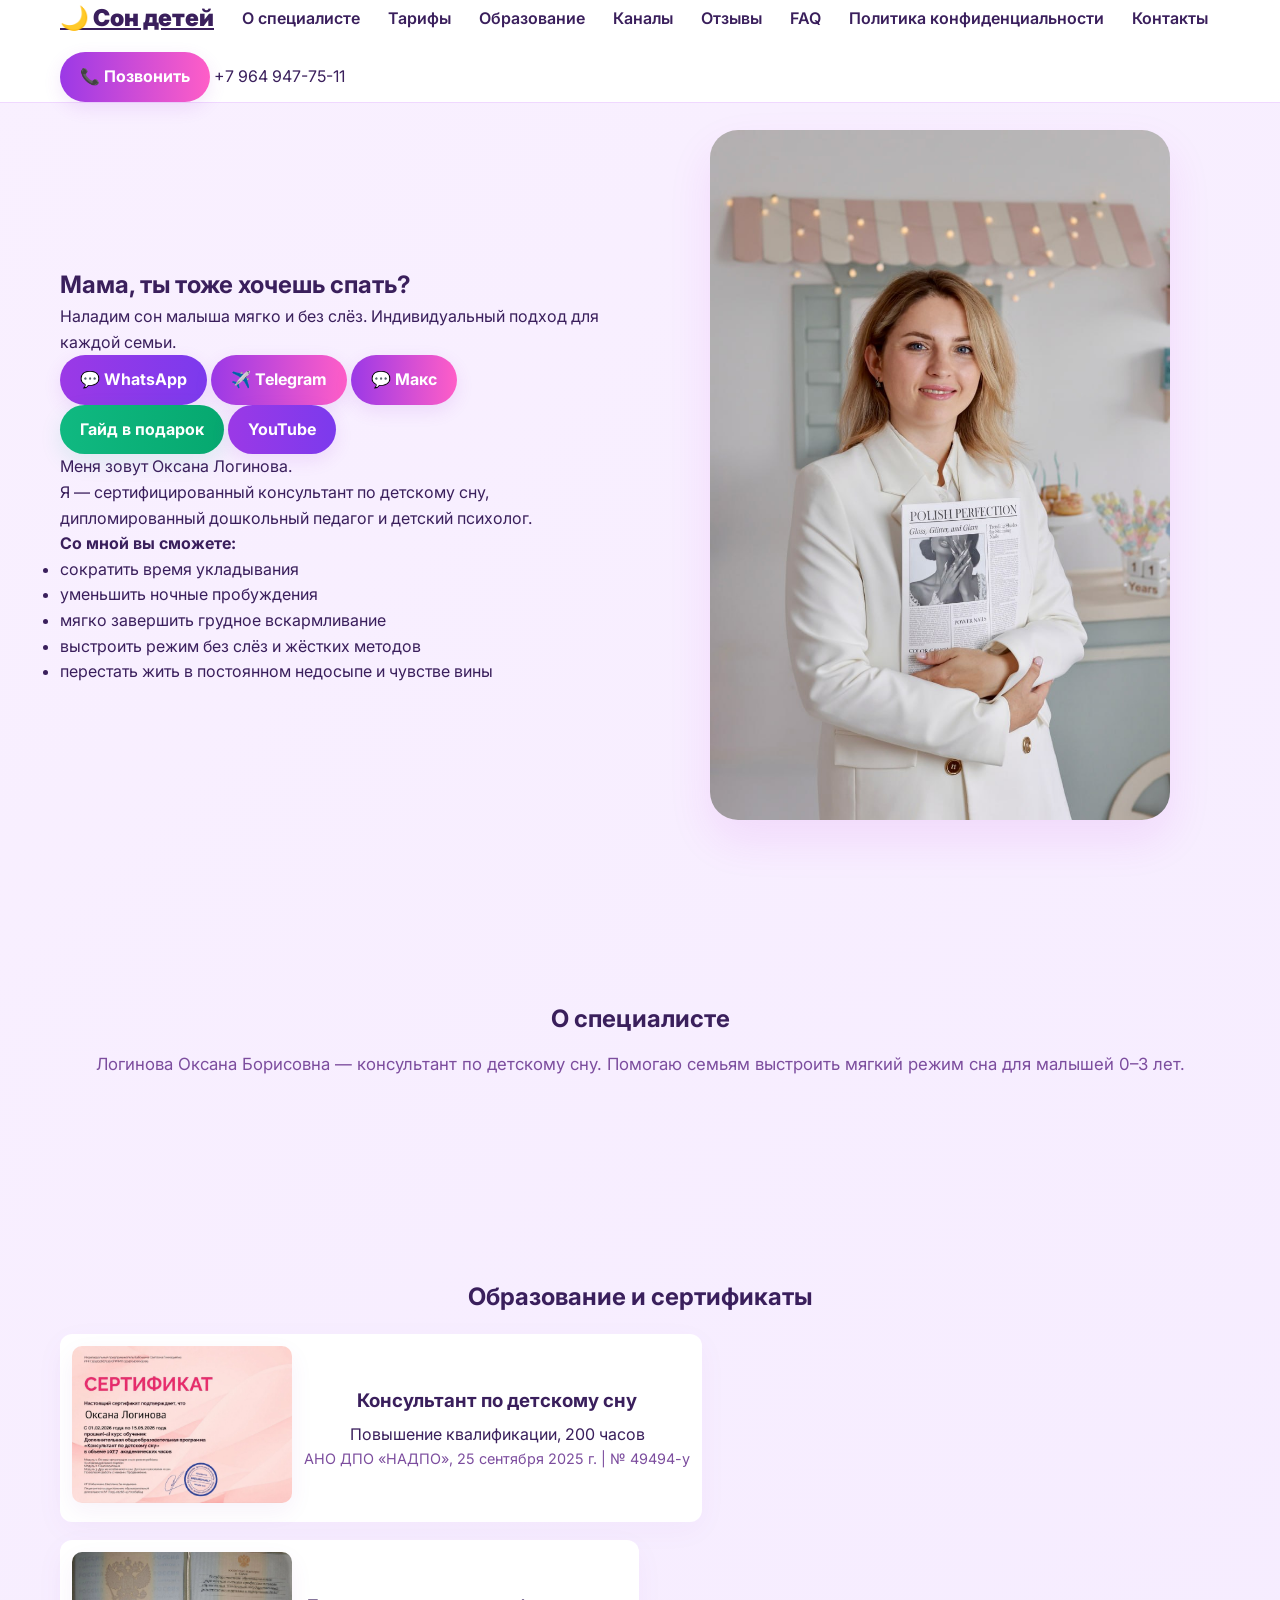
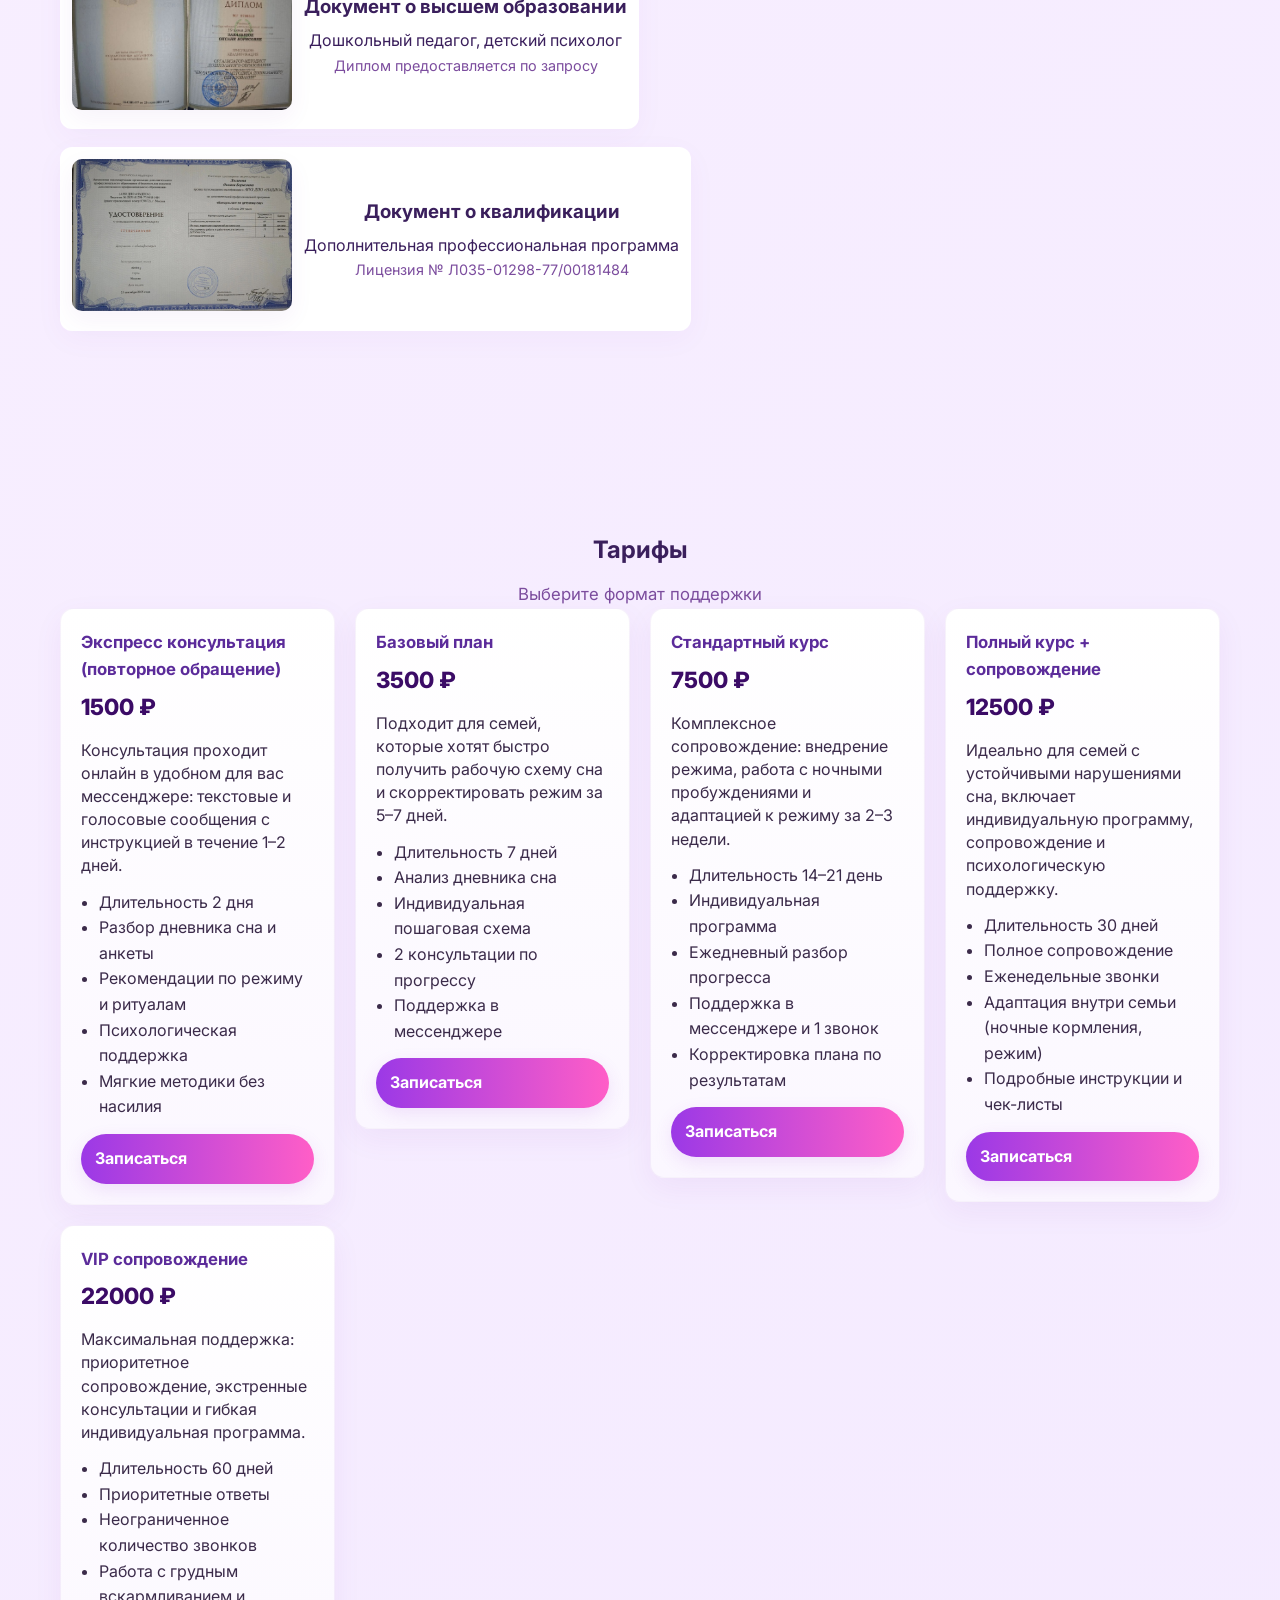
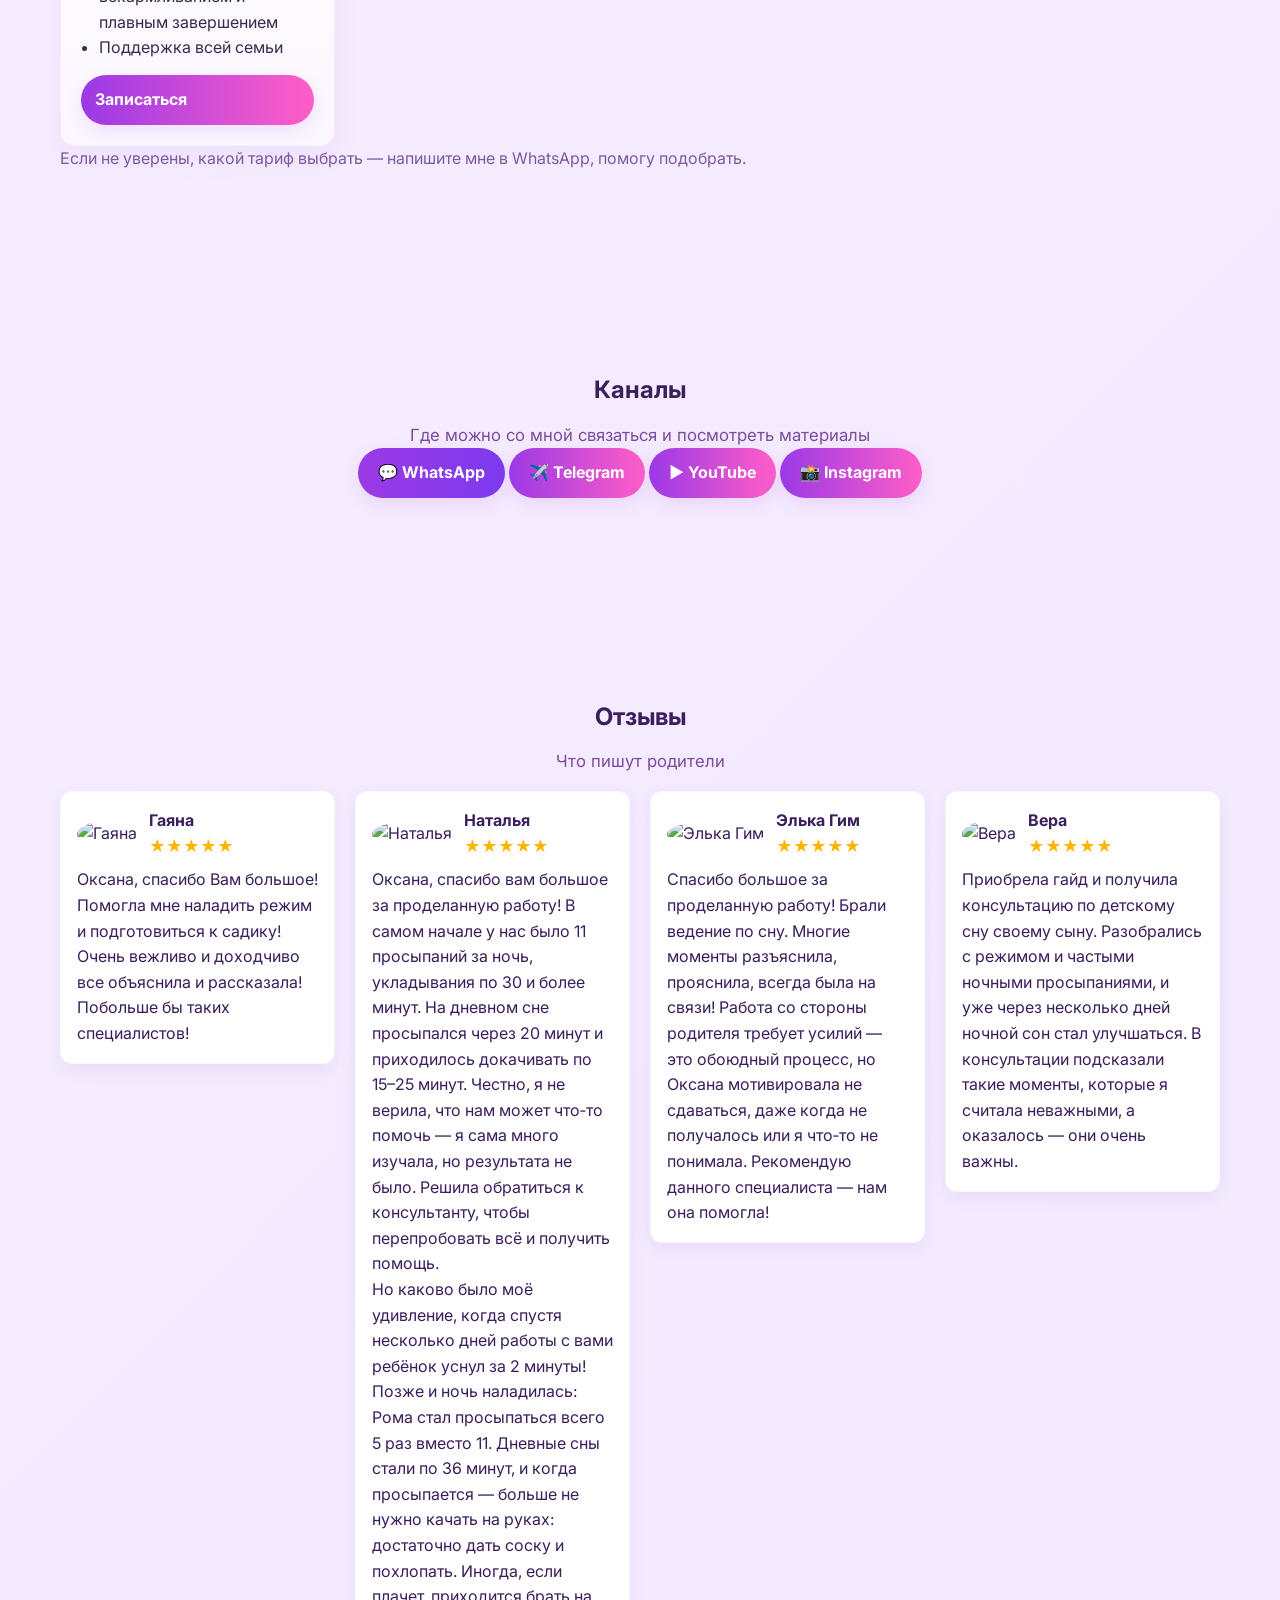
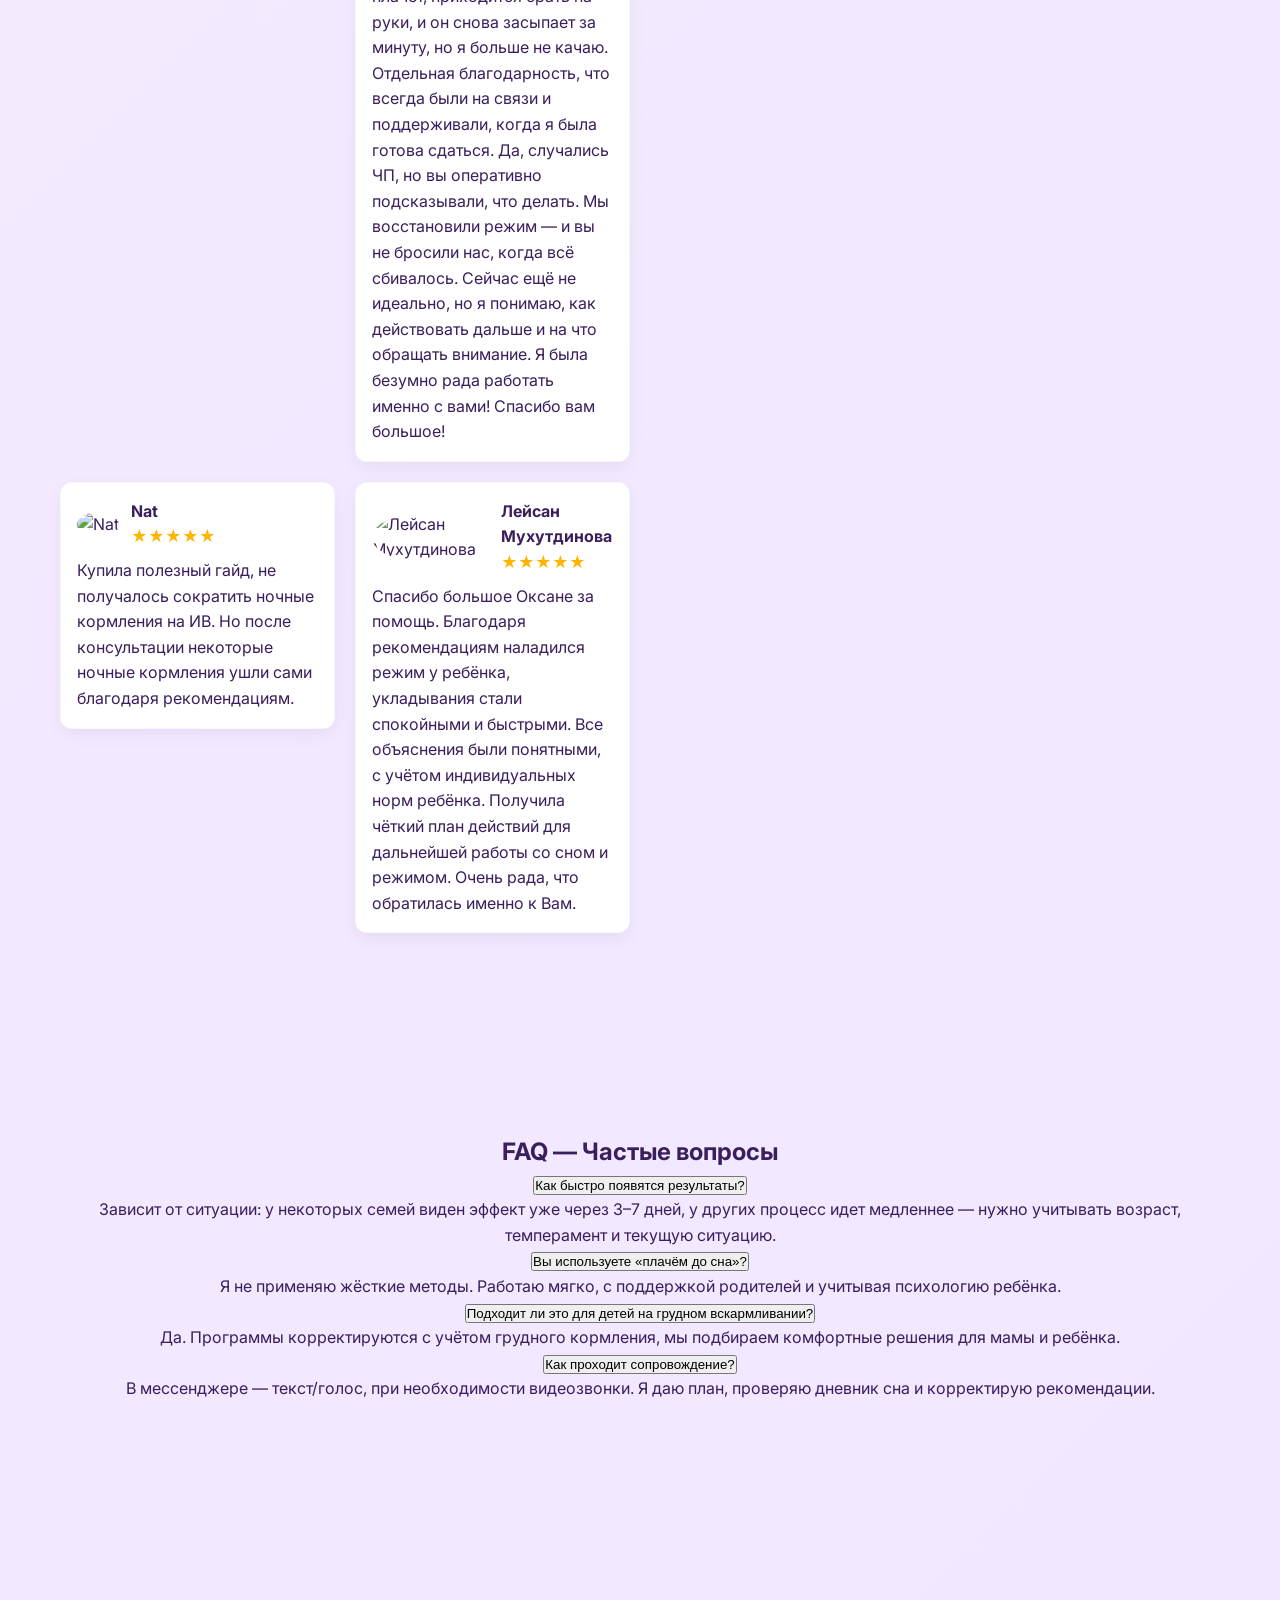
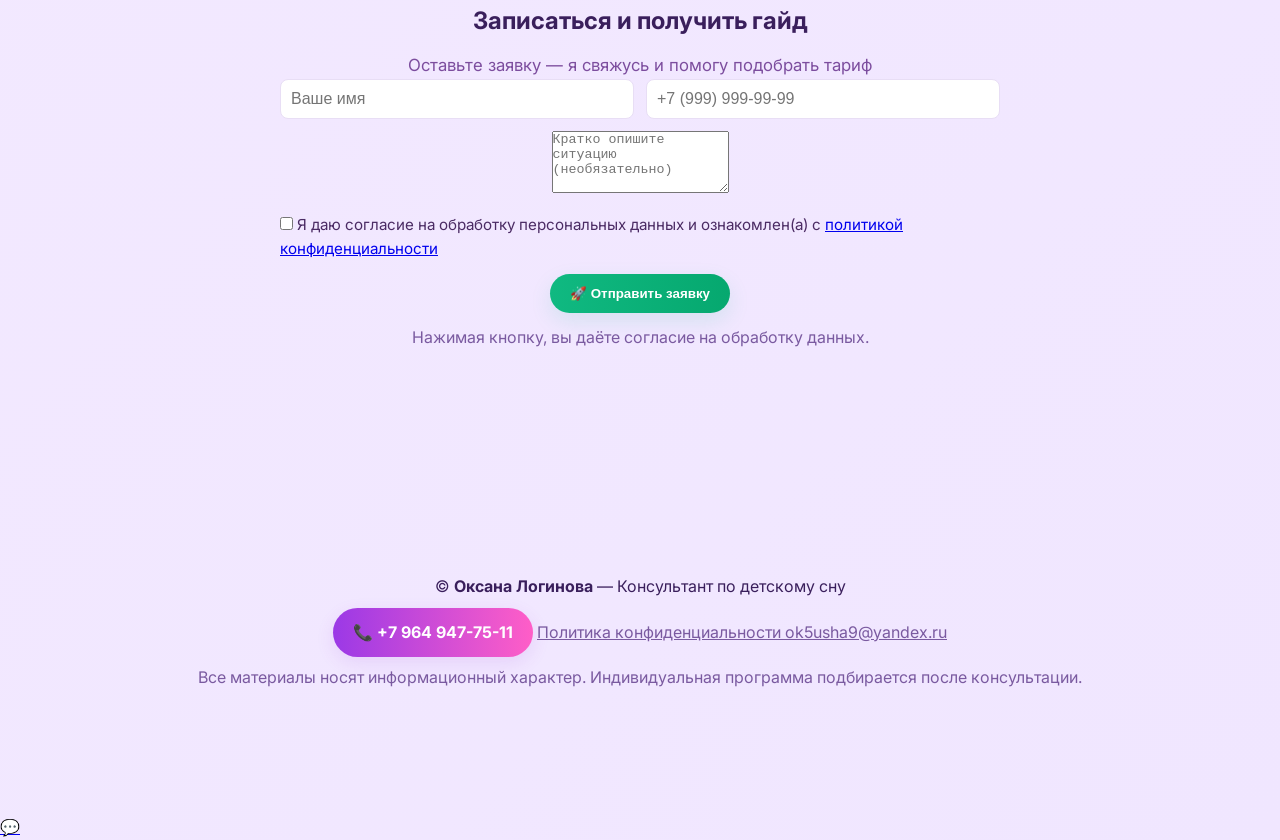
==== commit a566eac0: "Fix hero image path and robust cookie banner" ====
--- a/index.html
+++ b/index.html
@@ -151,11 +151,18 @@
       <div class="certificates-grid">
 
         <div class="certificate-item">
-          <img
-            src="assets/img/certificate1.jpg"
-            alt="Сертификат консультанта по детскому сну"
-            class="certificate-img"
-            loading="lazy">
+          <a
+  href="assets/img/certificate1.jpg"
+  target="_blank"
+  rel="noopener noreferrer"
+  aria-label="Открыть сертификат консультанта по детскому сну">
+
+  <img
+    src="assets/img/certificate1.jpg"
+    alt="Сертификат консультанта по детскому сну"
+    class="certificate-img"
+    loading="lazy">
+</a>
 
           <div class="certificate-info">
             <h3>Консультант по детскому сну</h3>
@@ -167,11 +174,18 @@
         </div>
 
         <div class="certificate-item">
-          <img
-            src="assets/img/certificate2.jpg"
-            alt="Документ о высшем образовании"
-            class="certificate-img"
-            loading="lazy">
+          <a
+  href="assets/img/certificate2.jpg"
+  target="_blank"
+  rel="noopener noreferrer"
+  aria-label="Открыть документ о высшем образовании">
+
+  <img
+    src="assets/img/certificate2.jpg"
+    alt="Документ о высшем образовании"
+    class="certificate-img"
+    loading="lazy">
+</a>
 
           <div class="certificate-info">
             <h3>Документ о высшем образовании</h3>
@@ -183,11 +197,18 @@
         </div>
 
         <div class="certificate-item">
-          <img
-            src="assets/img/certificate3.jpg"
-            alt="Документ о квалификации"
-            class="certificate-img"
-            loading="lazy">
+          <a
+  href="assets/img/certificate3.jpg"
+  target="_blank"
+  rel="noopener noreferrer"
+  aria-label="Открыть документ о квалификации">
+
+  <img
+    src="assets/img/certificate3.jpg"
+    alt="Документ о квалификации"
+    class="certificate-img"
+    loading="lazy">
+</a>
 
           <div class="certificate-info">
             <h3>Документ о квалификации</h3>
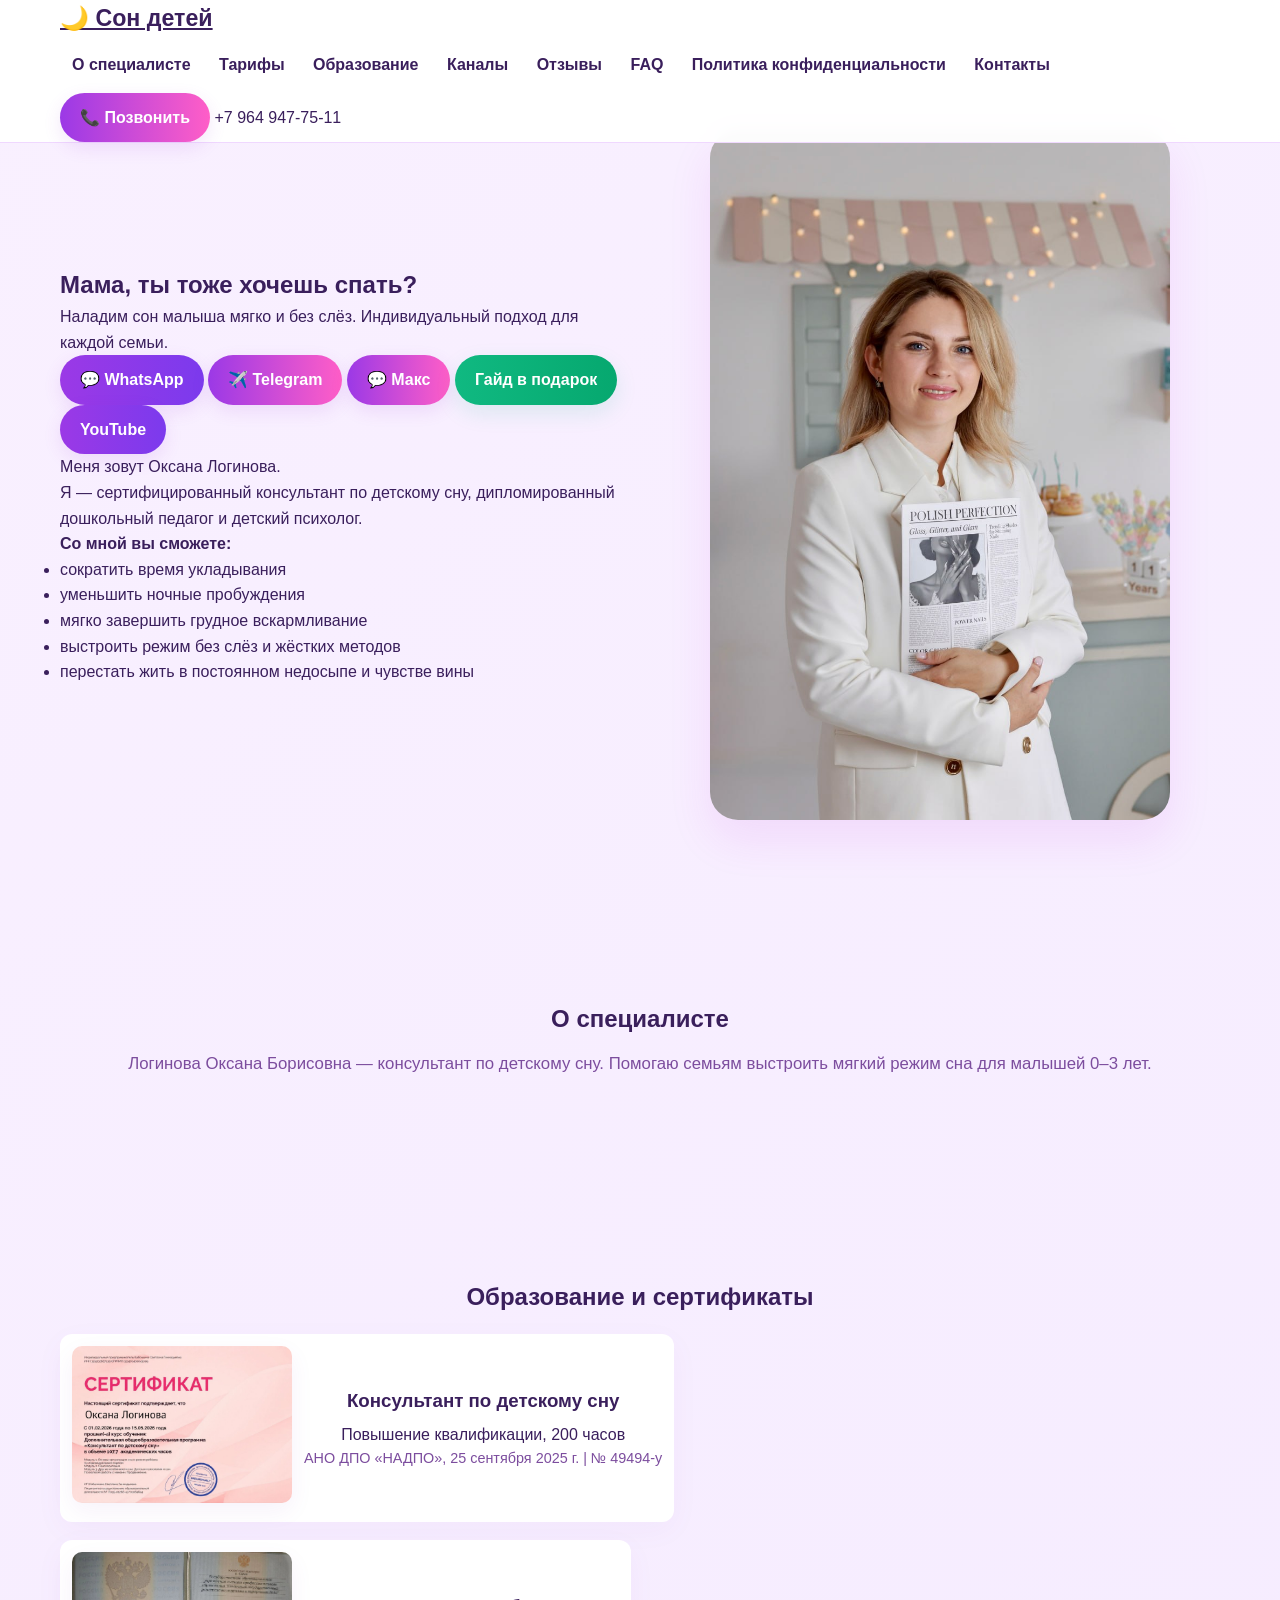
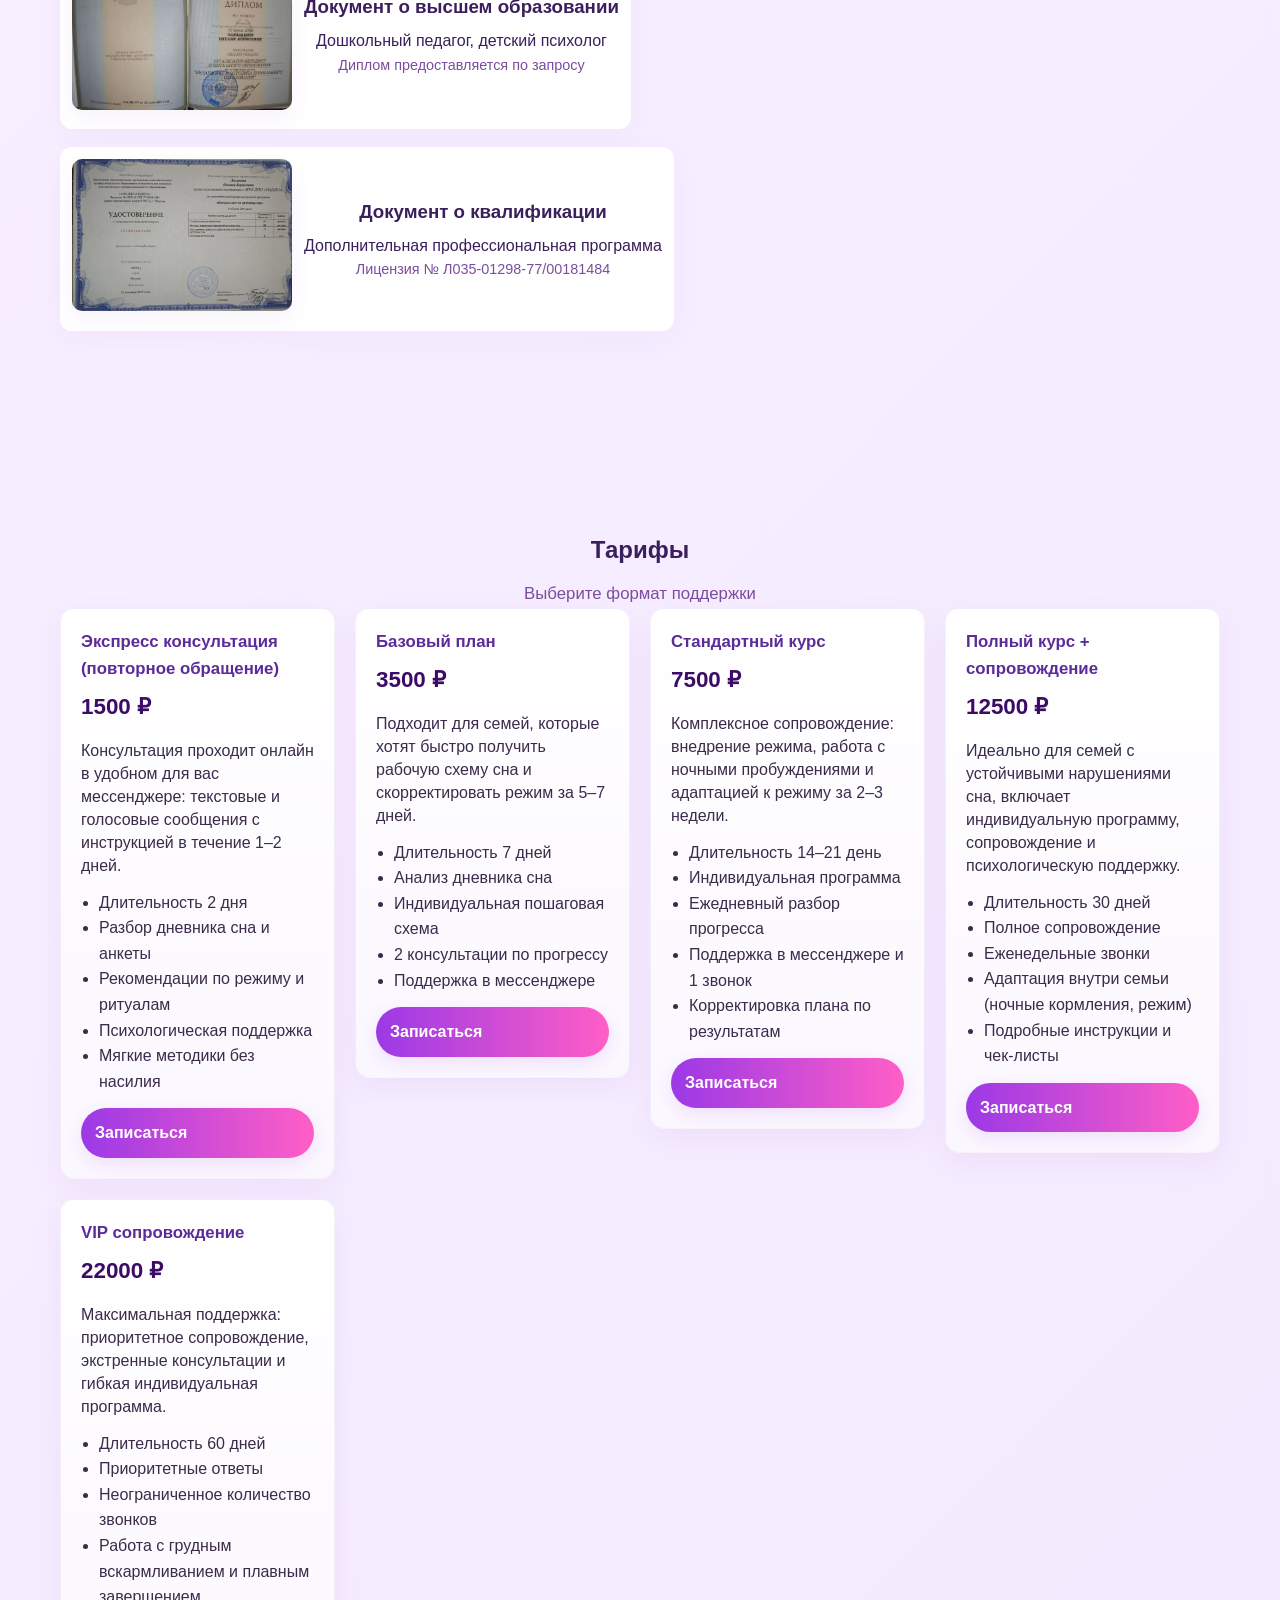
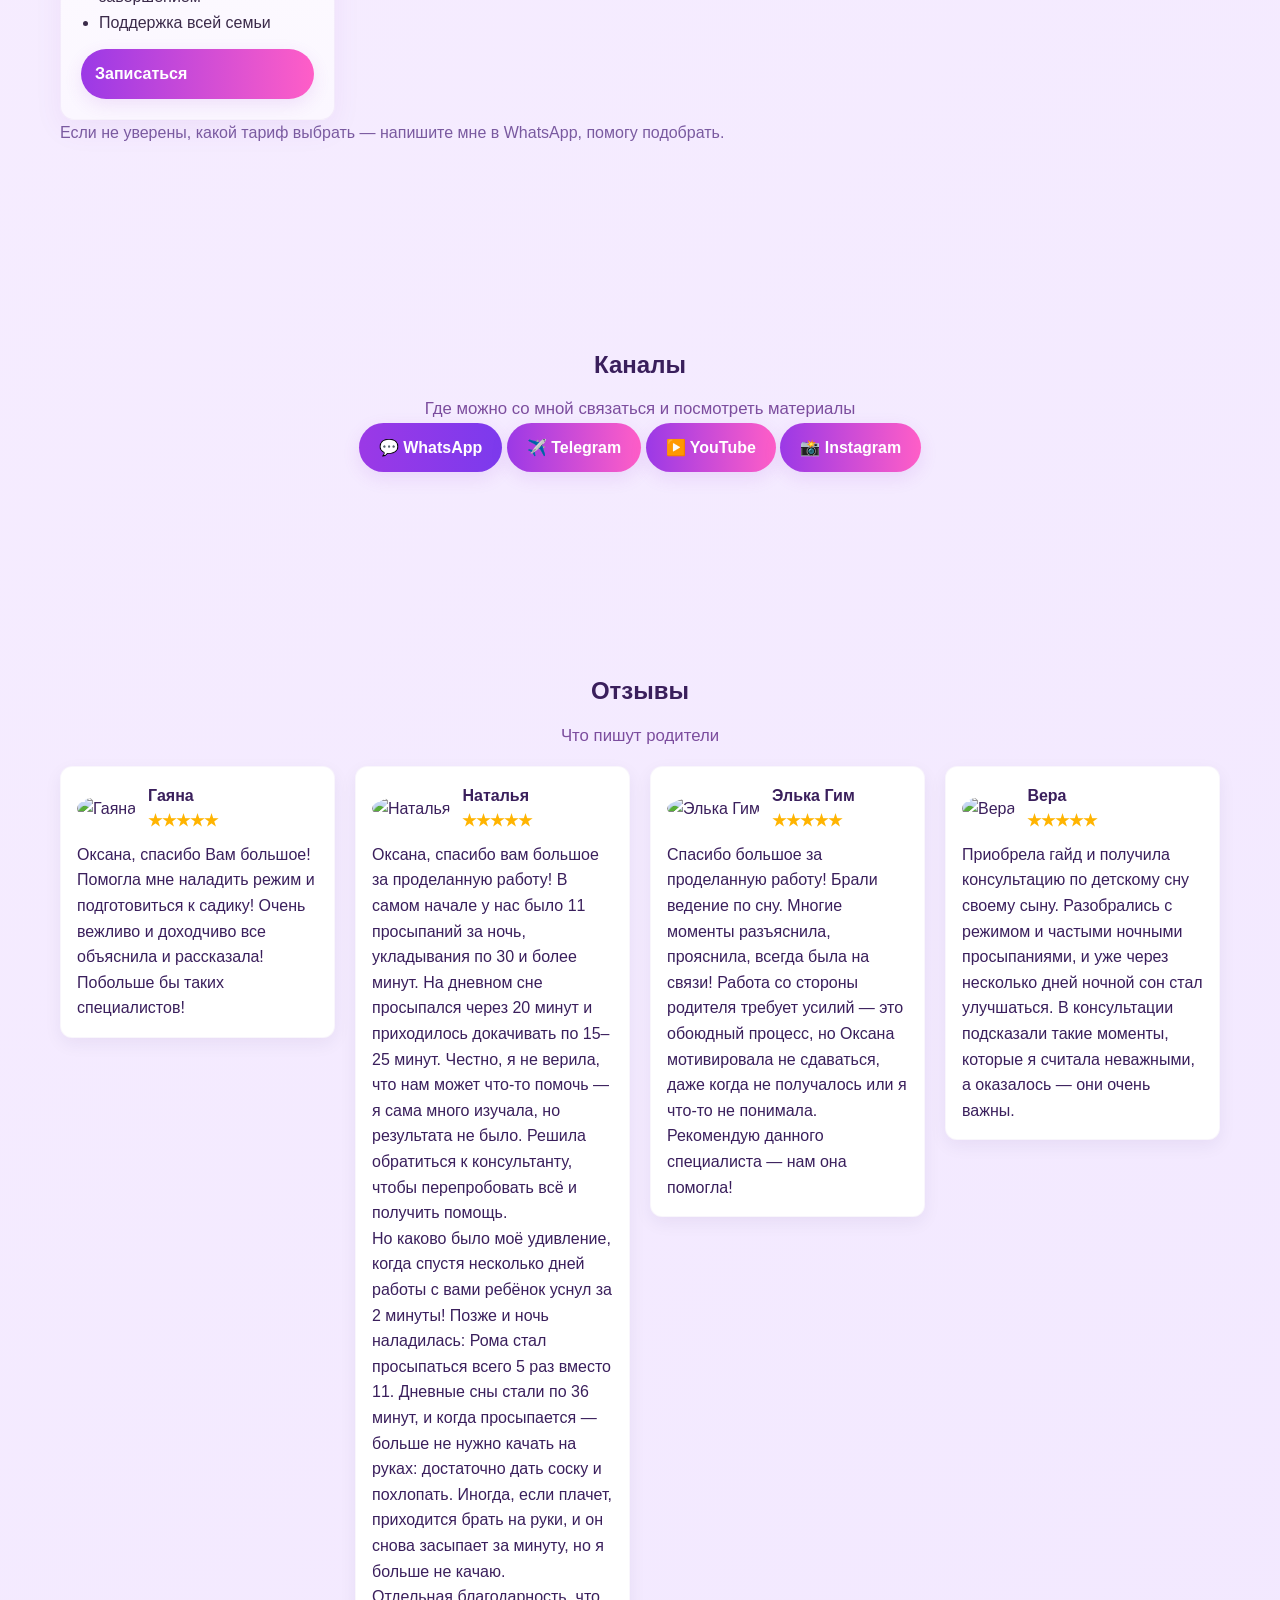
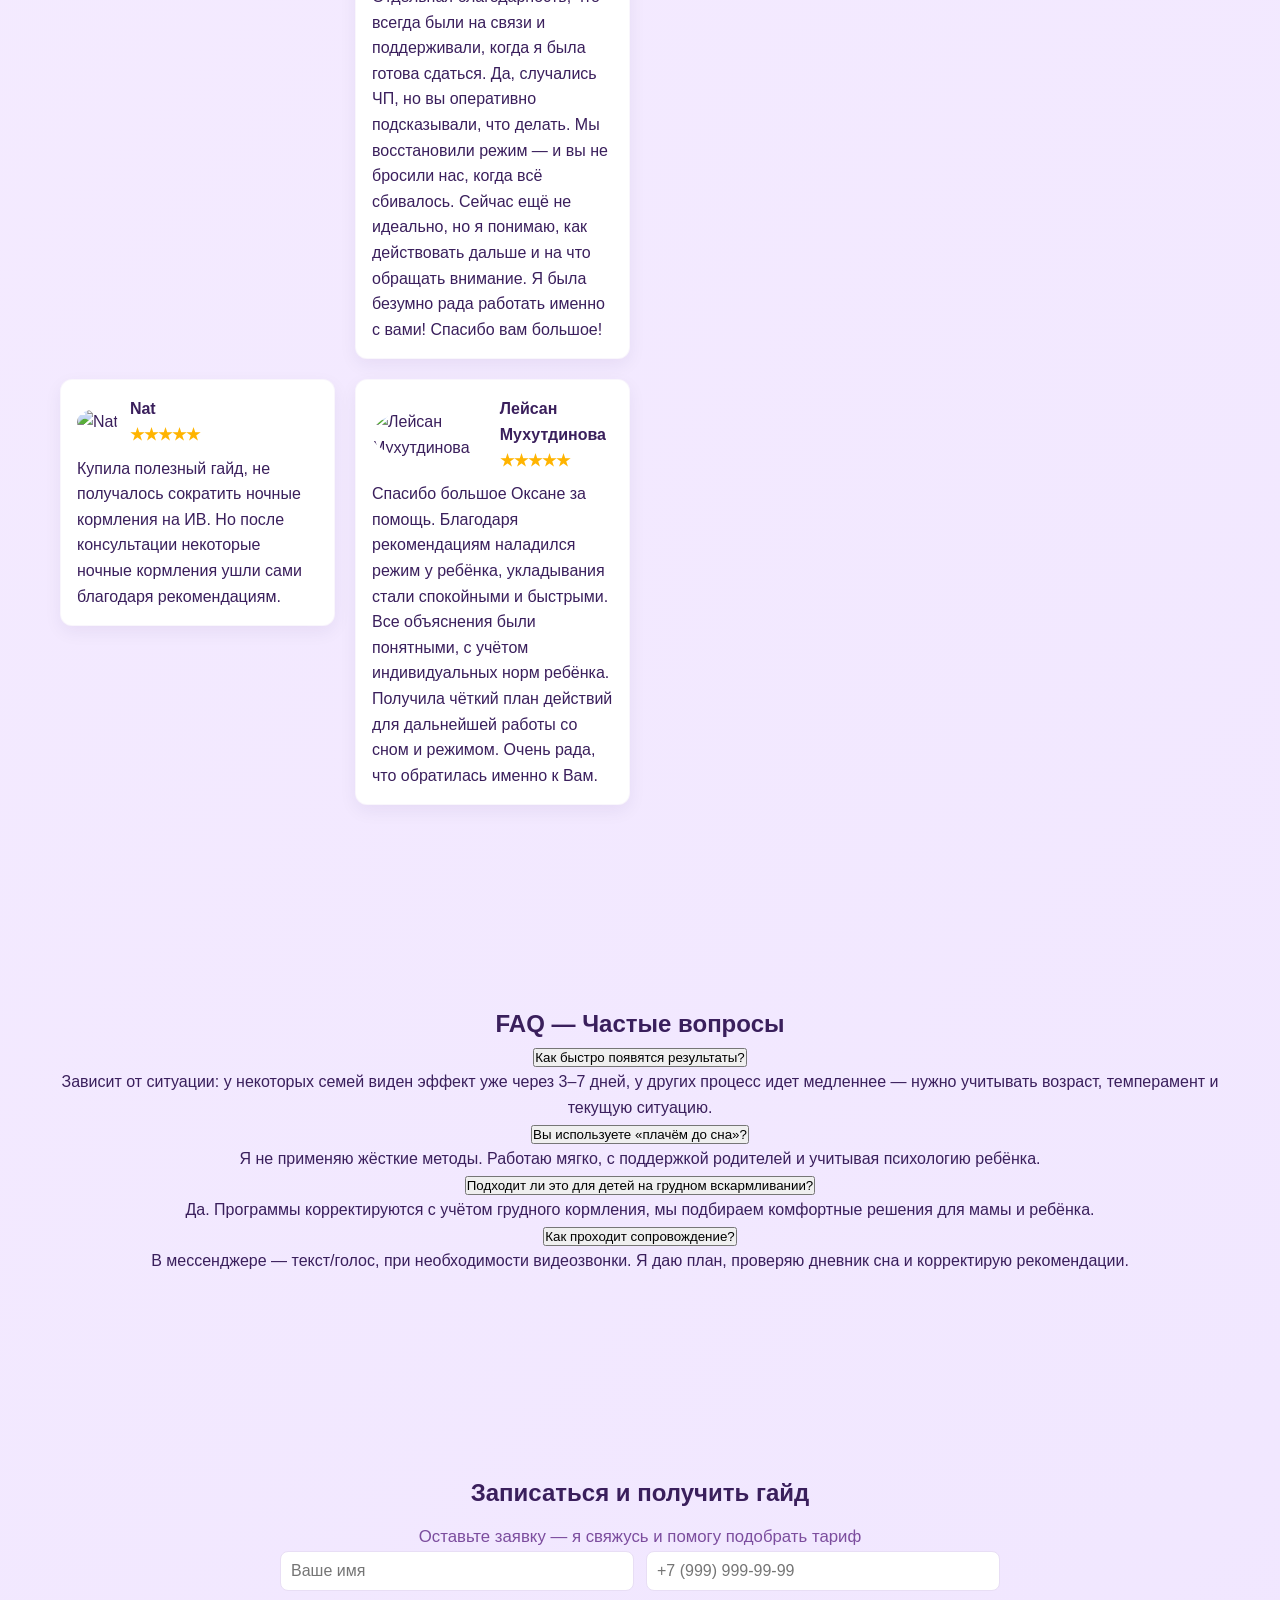
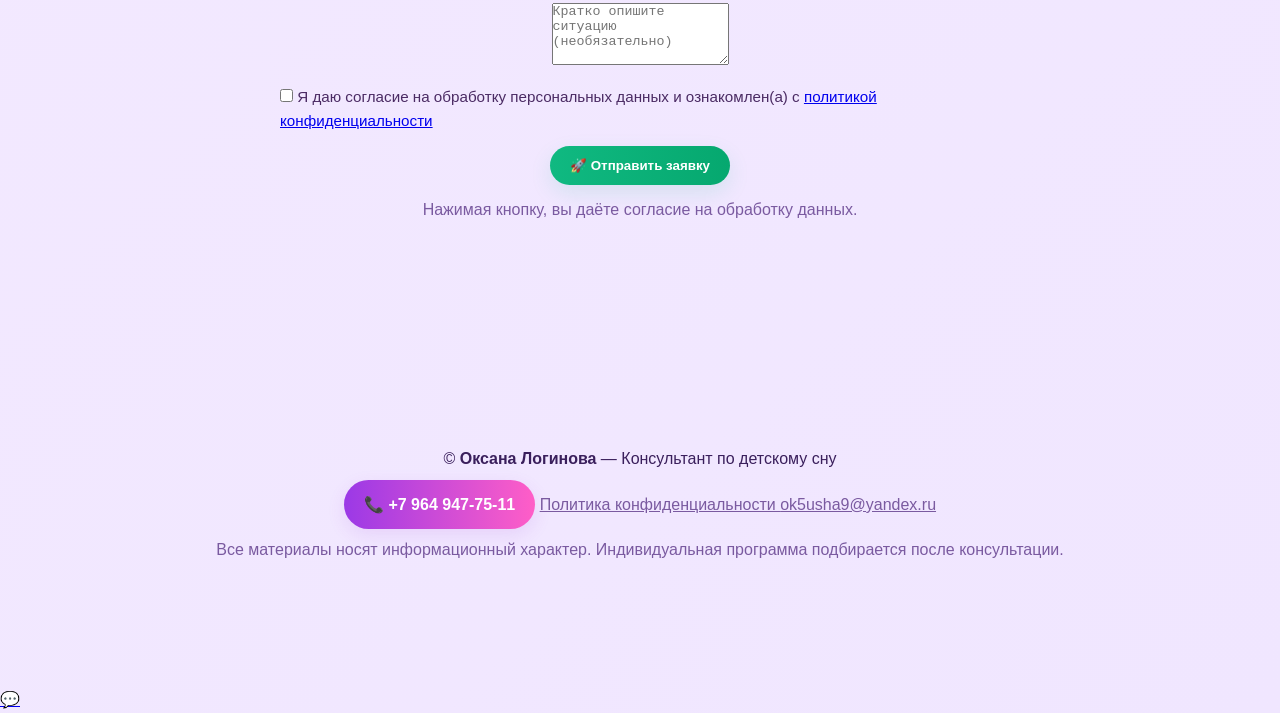
==== commit d7c23f5c: "Fix hero image path and robust cookie banner" ====
--- a/index.html
+++ b/index.html
@@ -5,10 +5,6 @@
   <meta name="viewport" content="width=device-width, initial-scale=1">
 
   <title>Логинова Оксана Борисовна — Консультант по детскому сну</title>
-
-  <link
-  href="https://fonts.googleapis.com/css2?family=Inter:wght@400;600;800;900&display=swap"
-  rel="stylesheet">
 
   <link rel="stylesheet" href="css/style.css?v=12">
 </head>
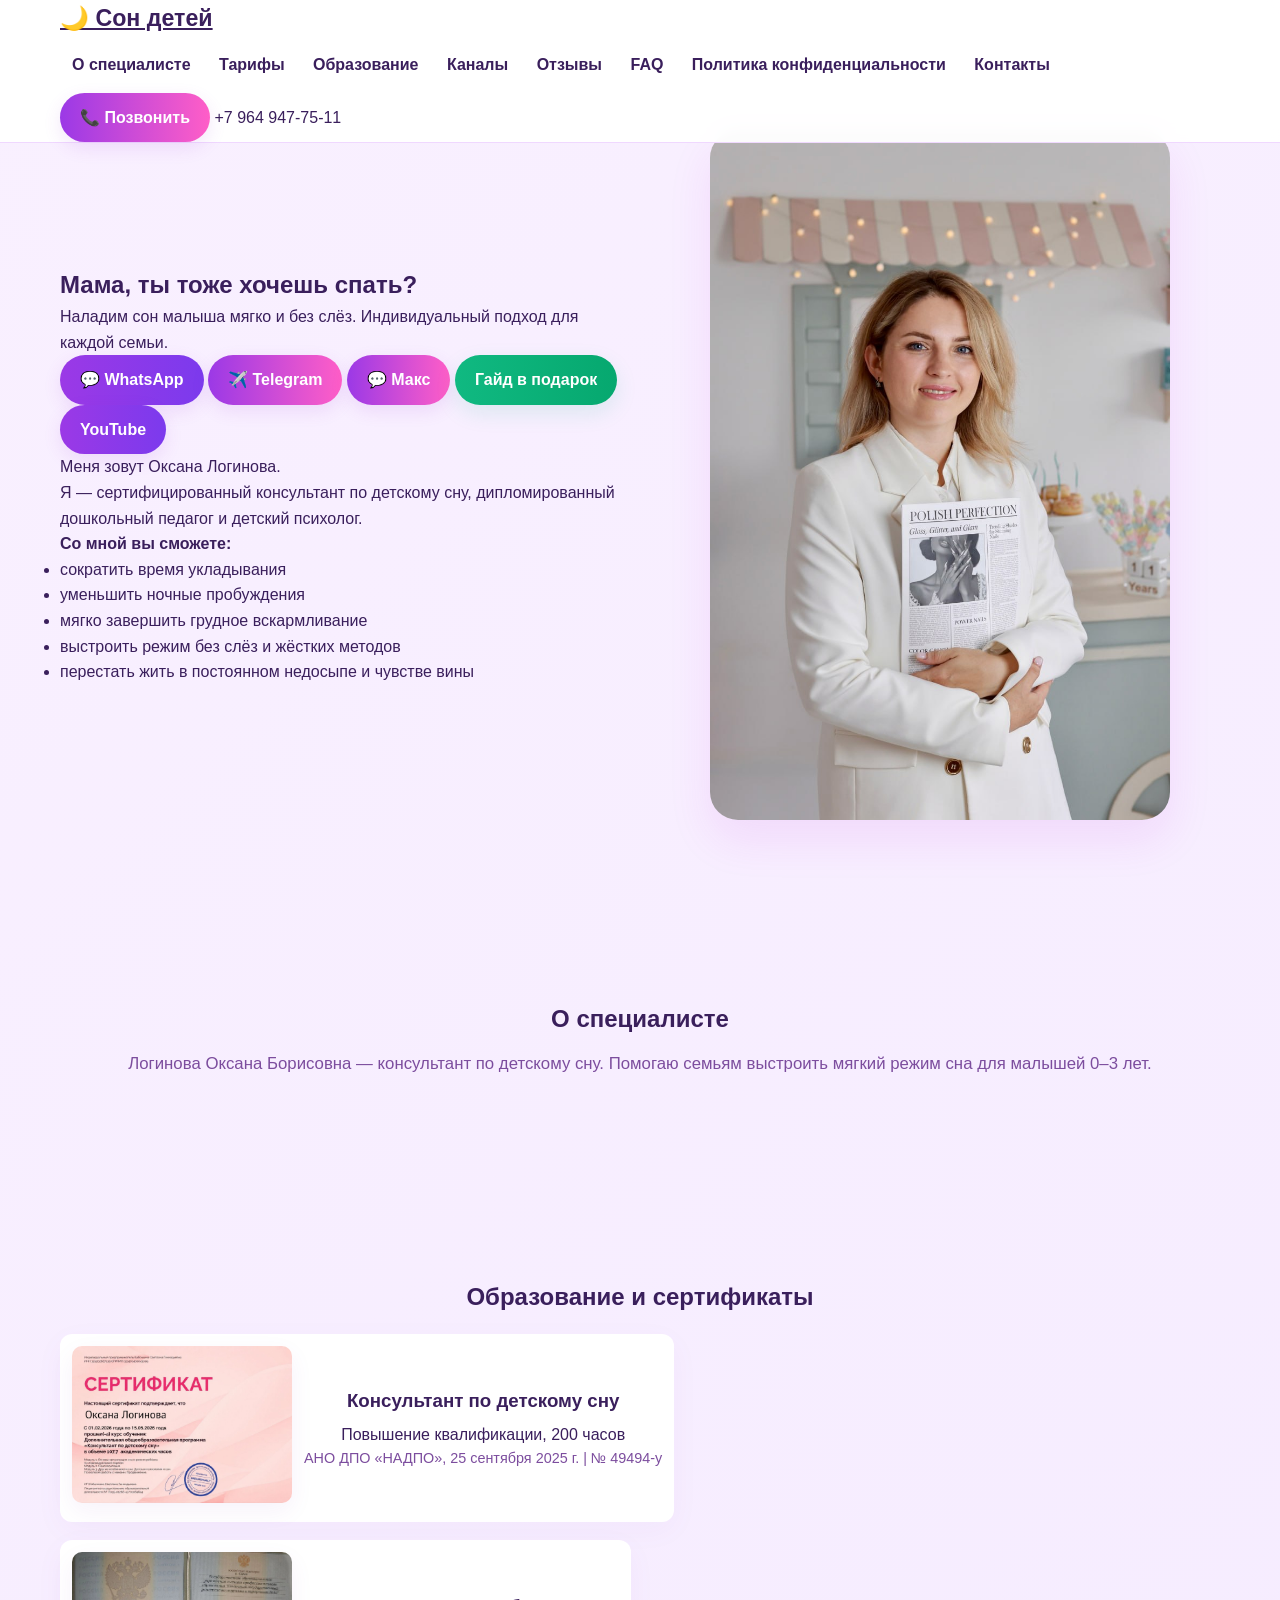
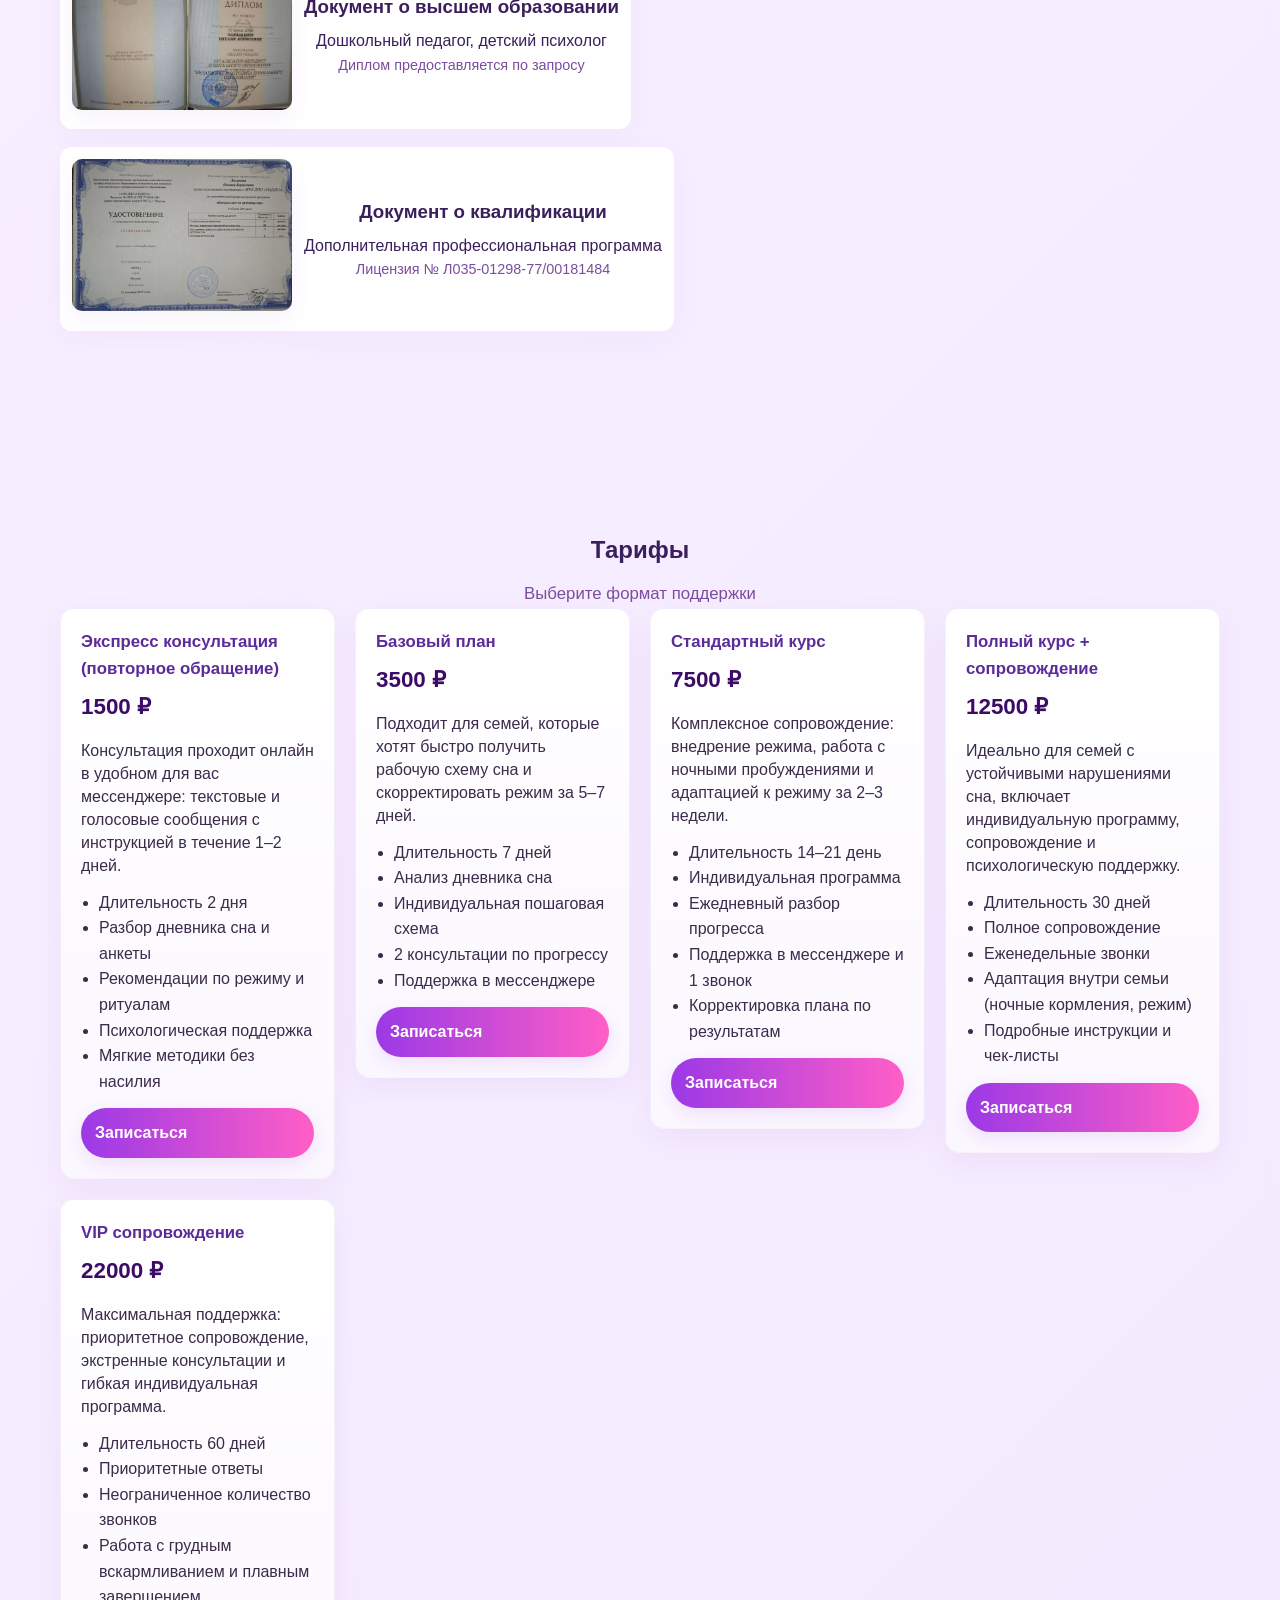
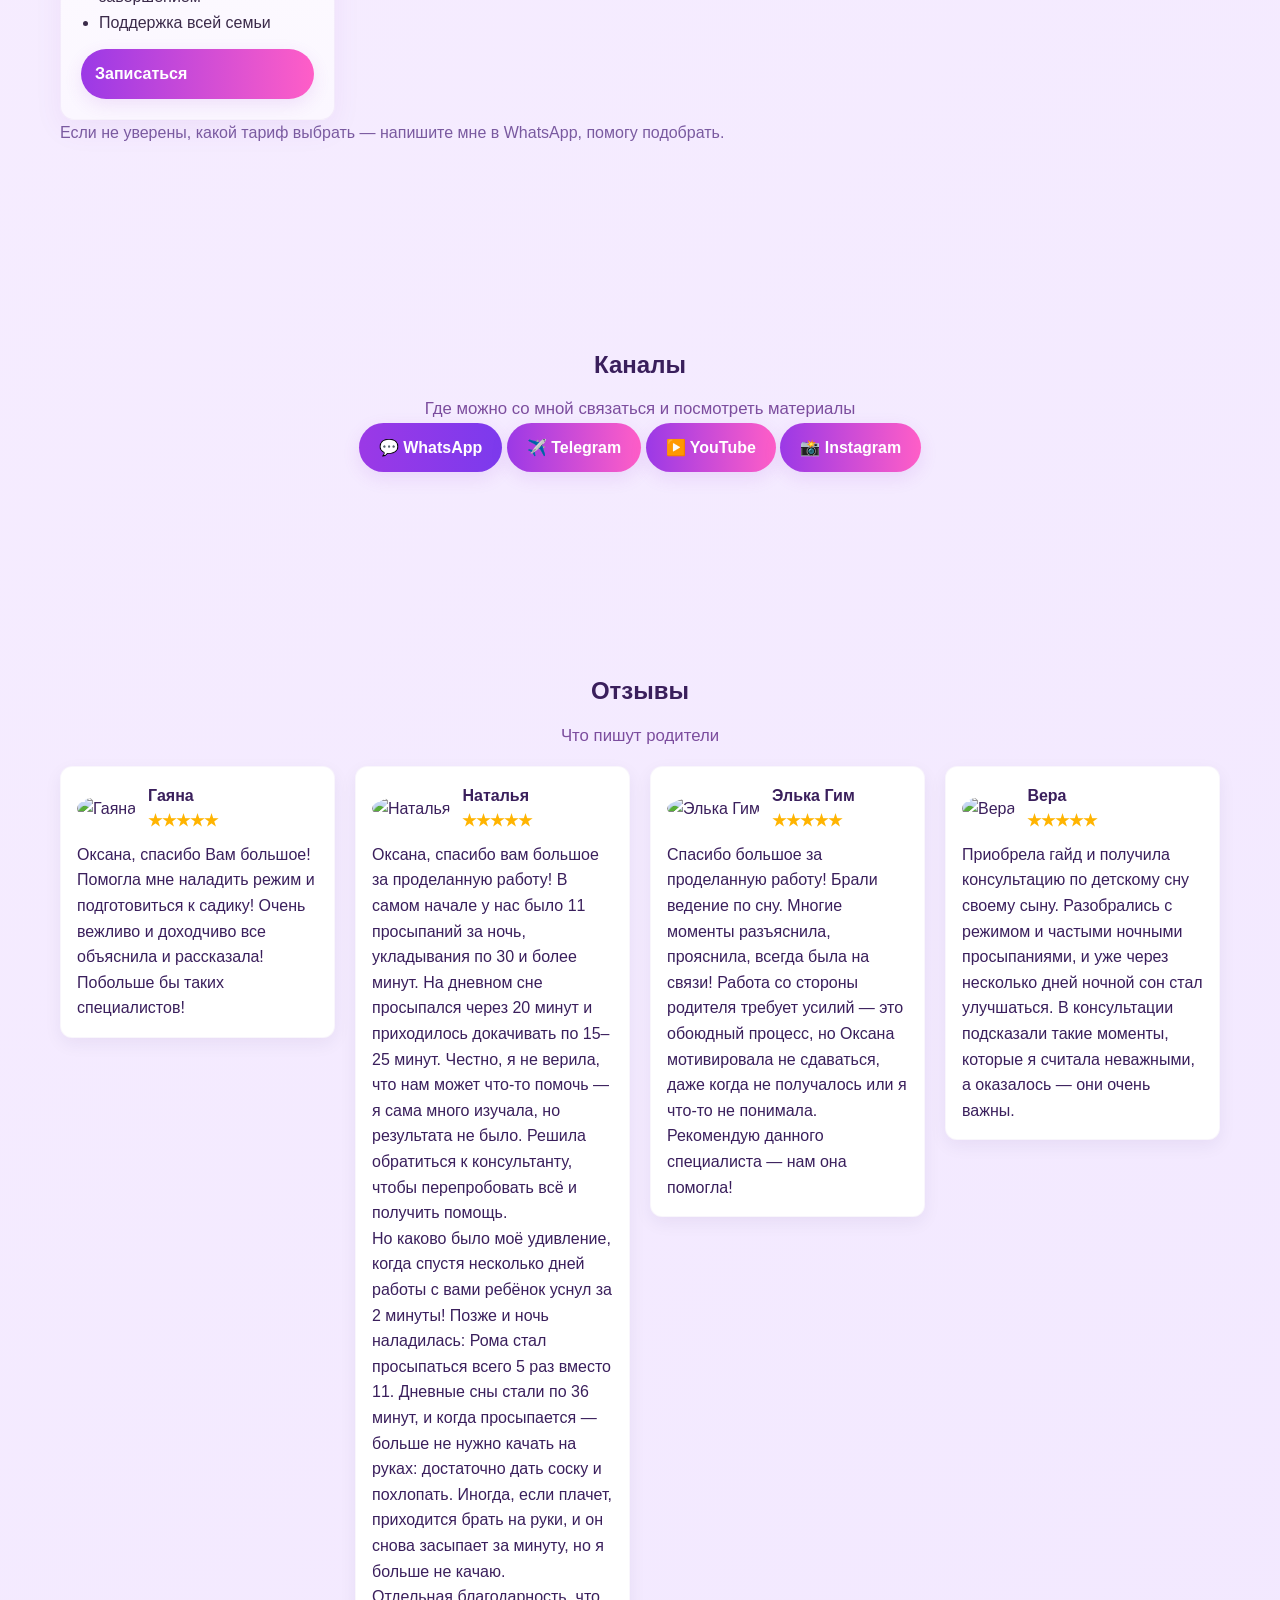
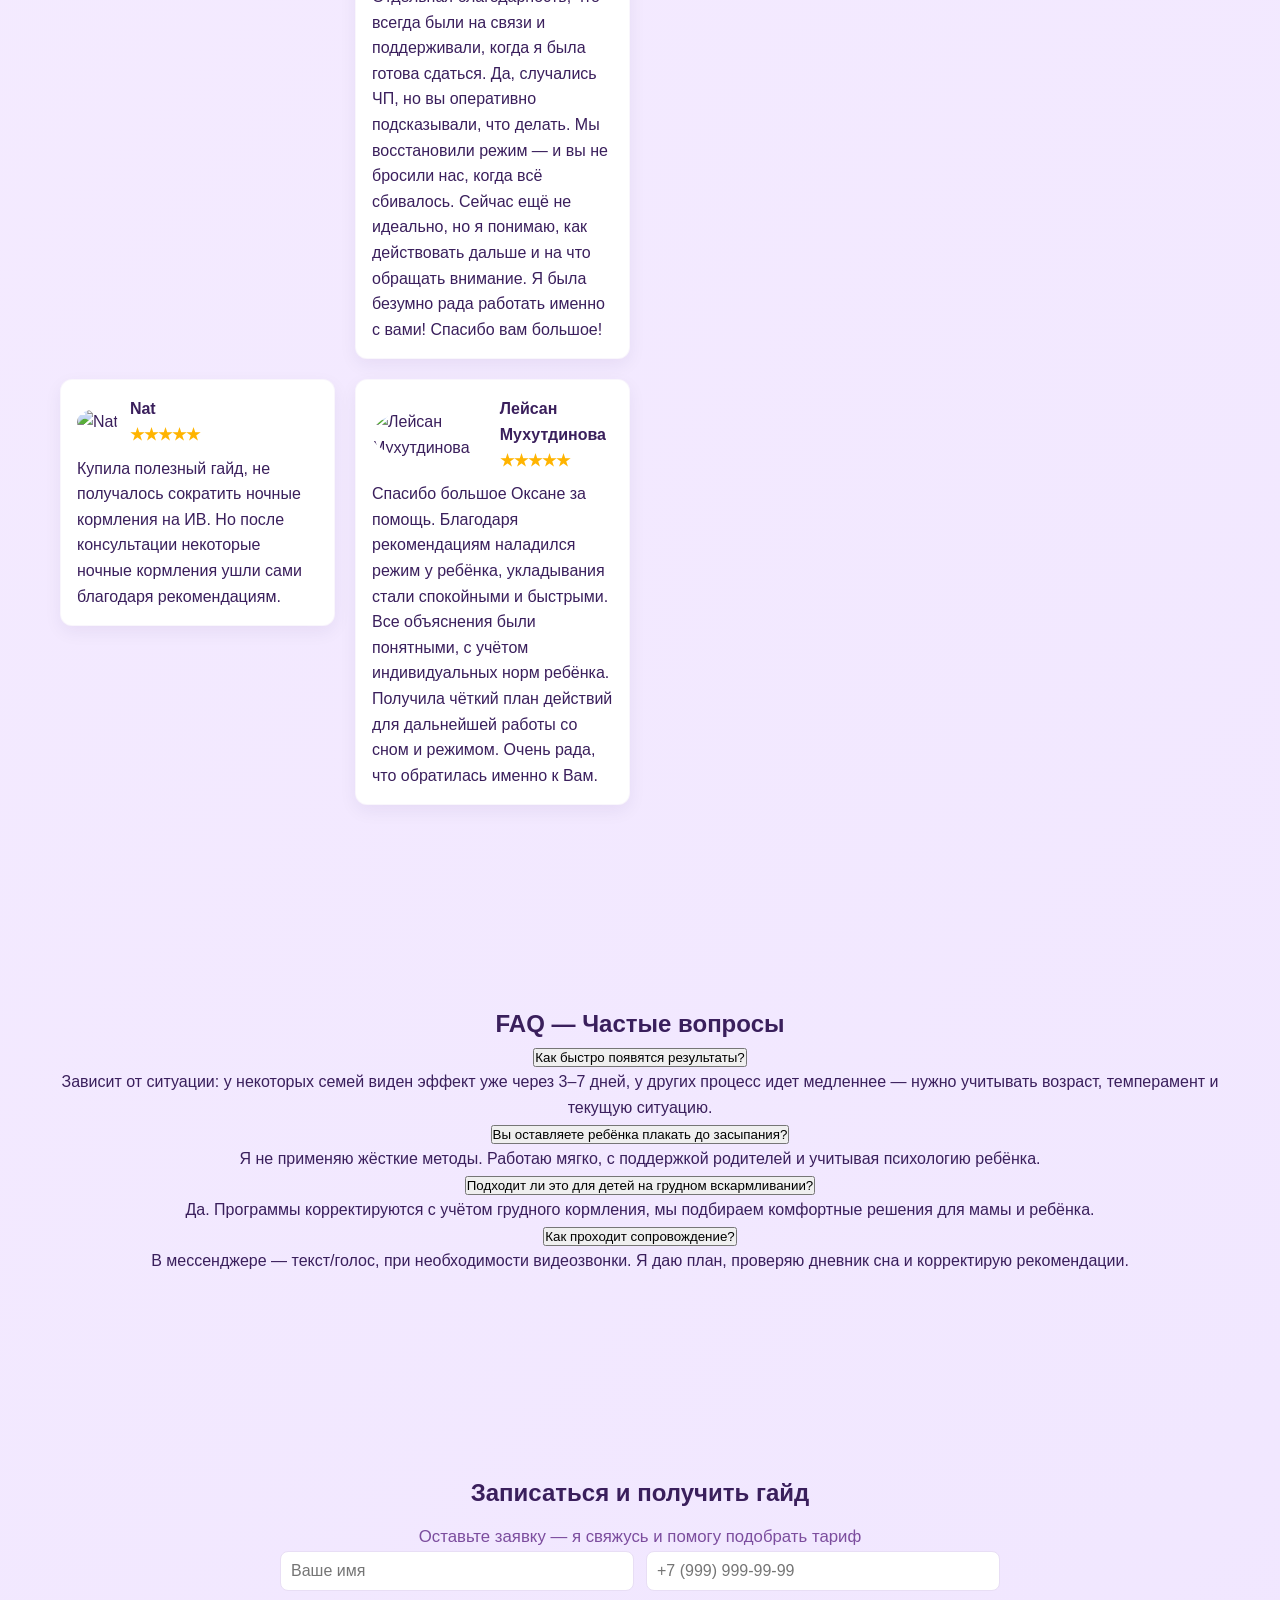
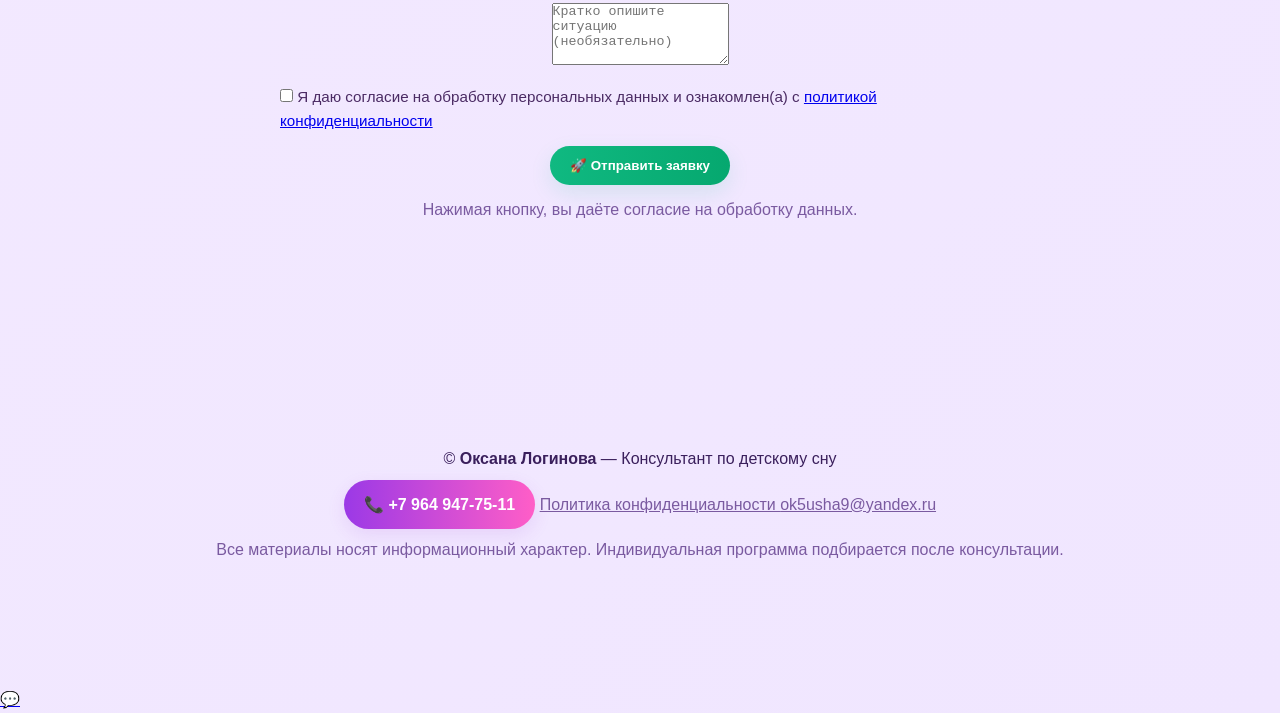
==== commit f87d7b5c: "Fix hero image path and robust cookie banner" ====
--- a/index.html
+++ b/index.html
@@ -610,7 +610,7 @@
             class="faq-question"
             type="button"
             aria-expanded="false">
-            Вы используете «плачём до сна»?
+            Вы оставляете ребёнка плакать до засыпания?
           </button>
 
           <div class="faq-answer">
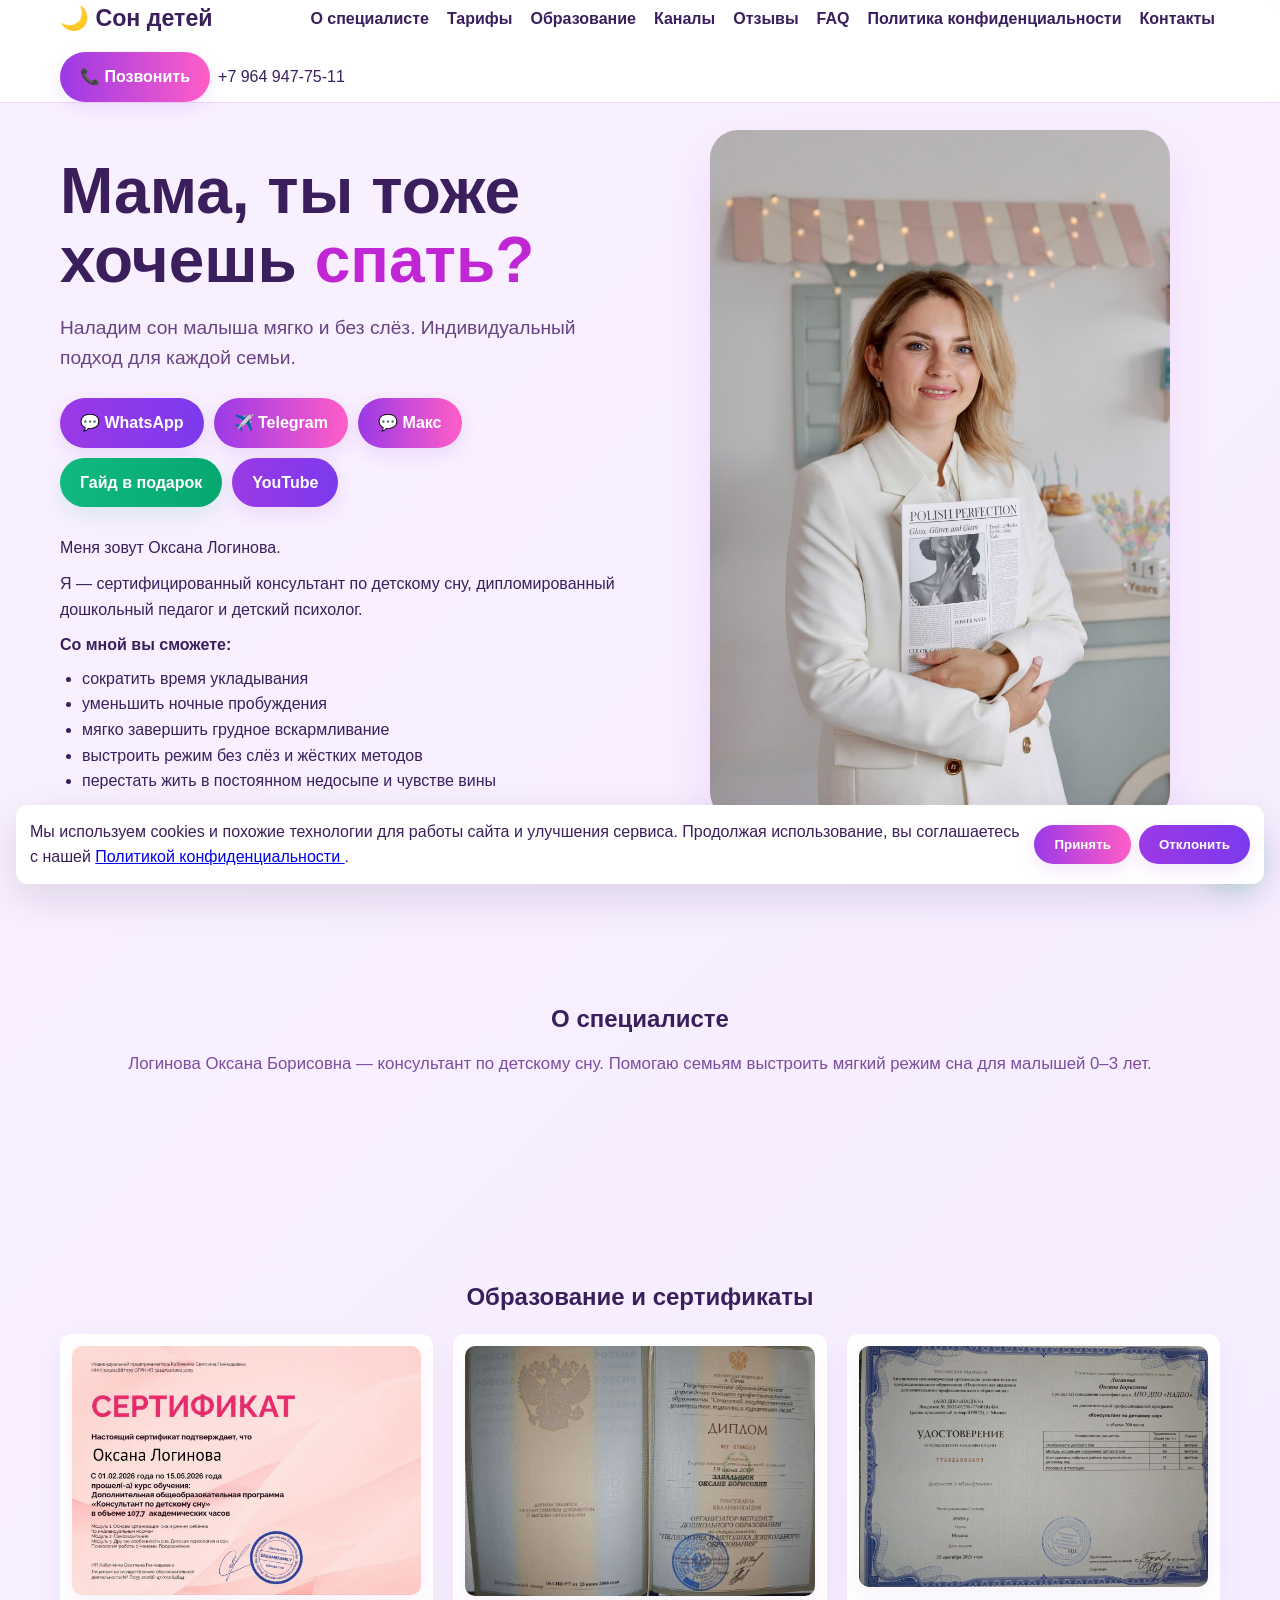
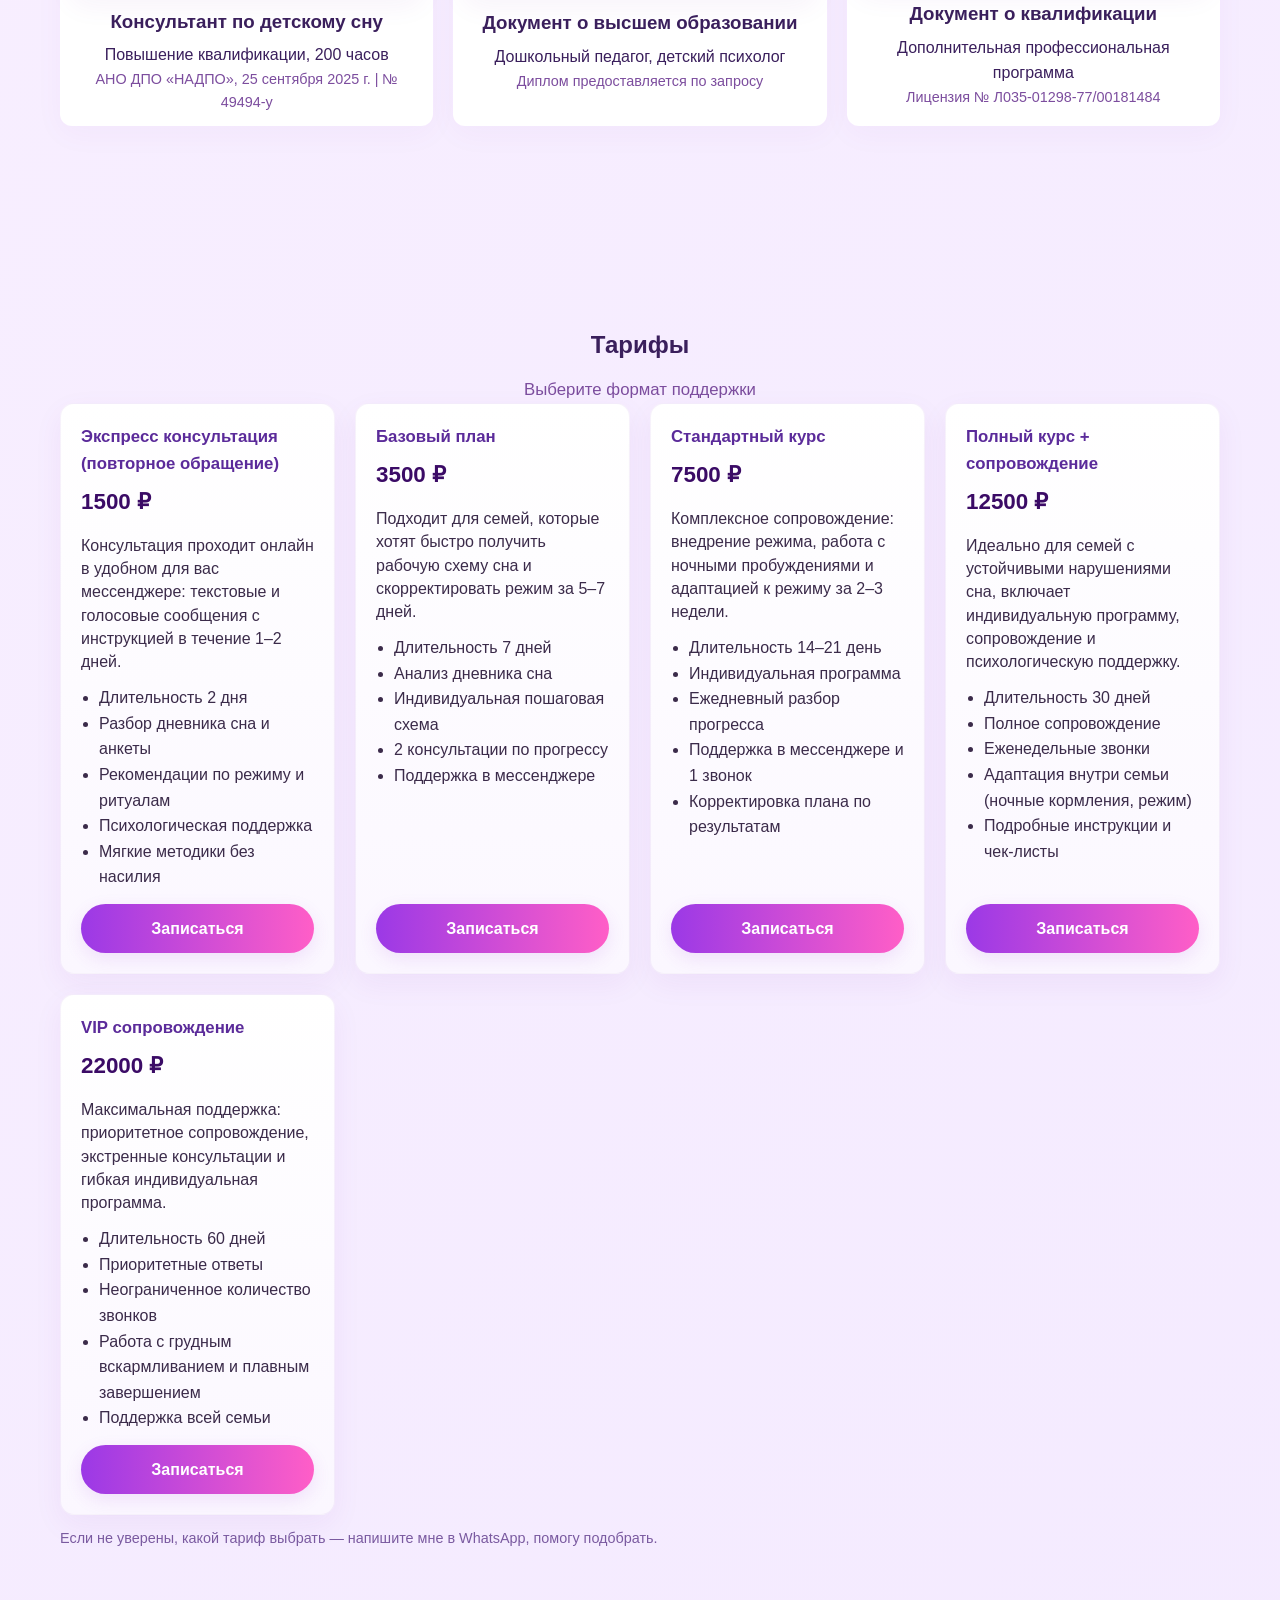
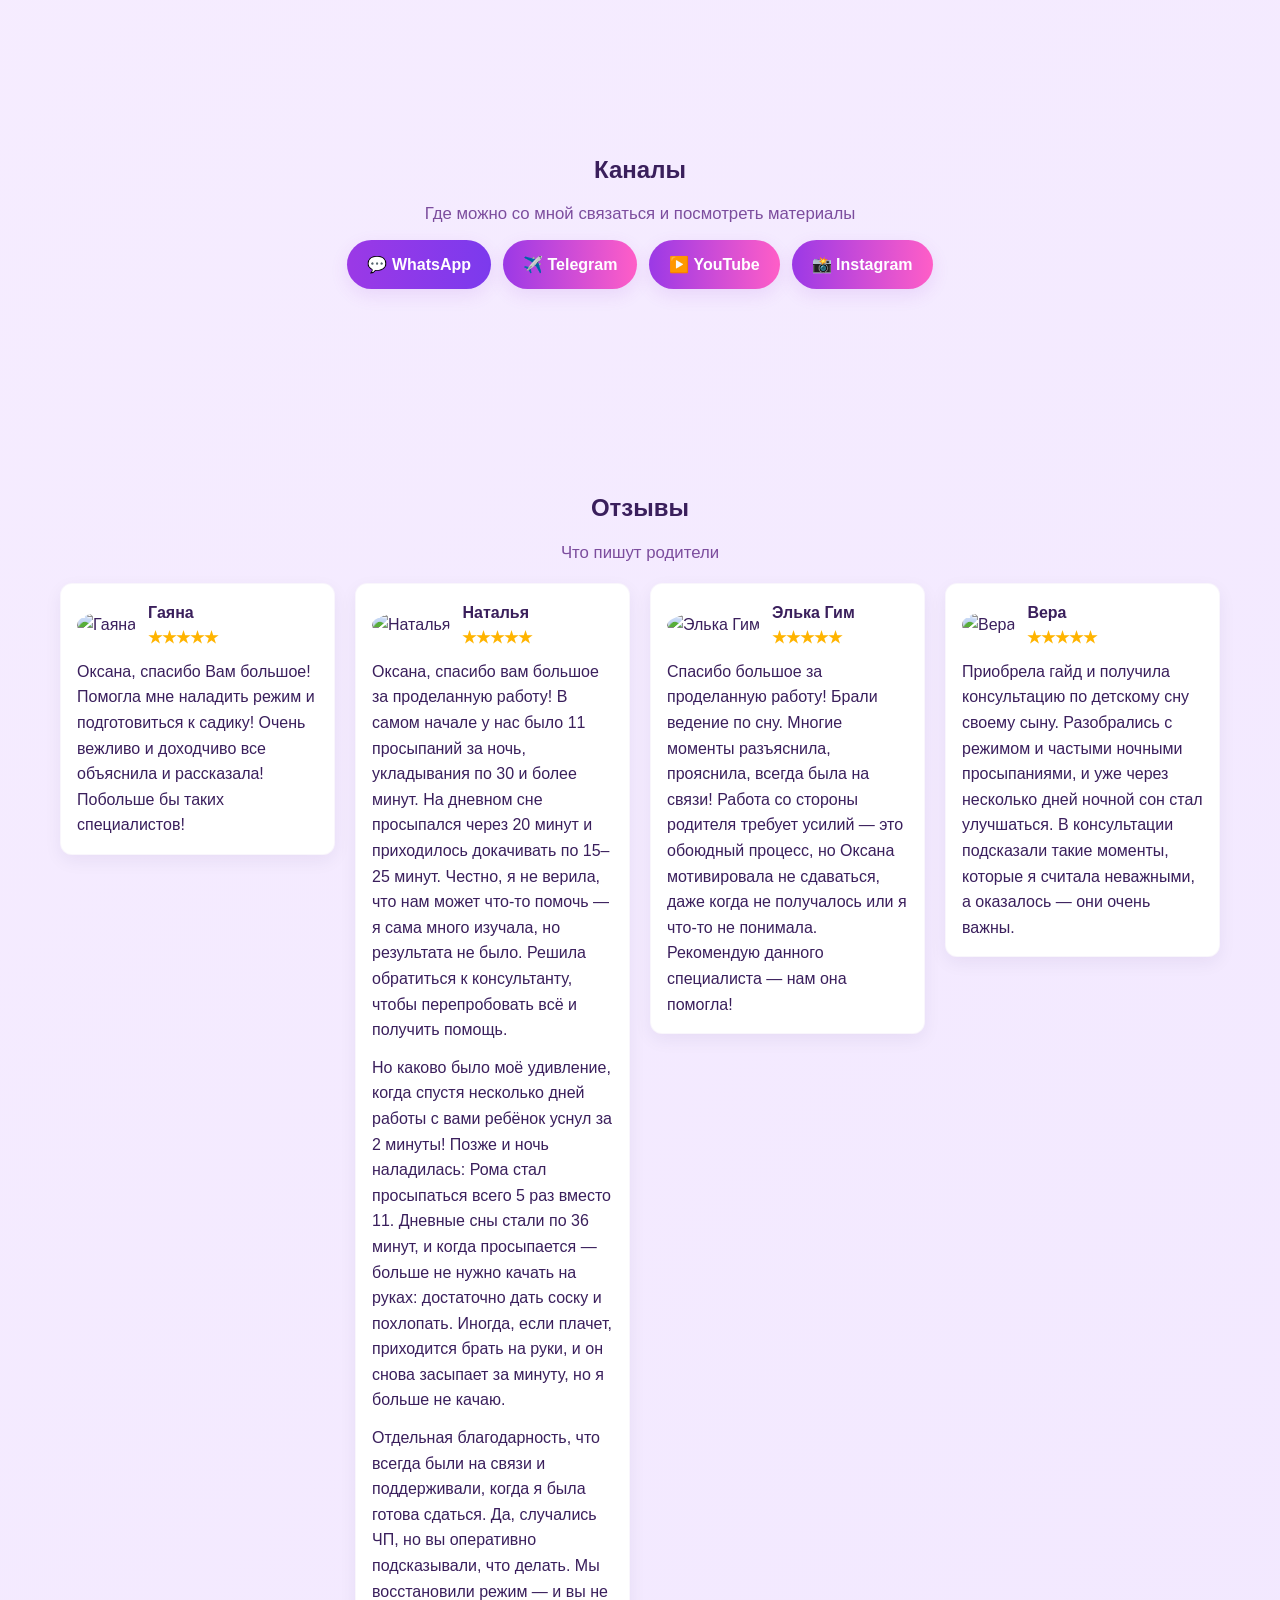
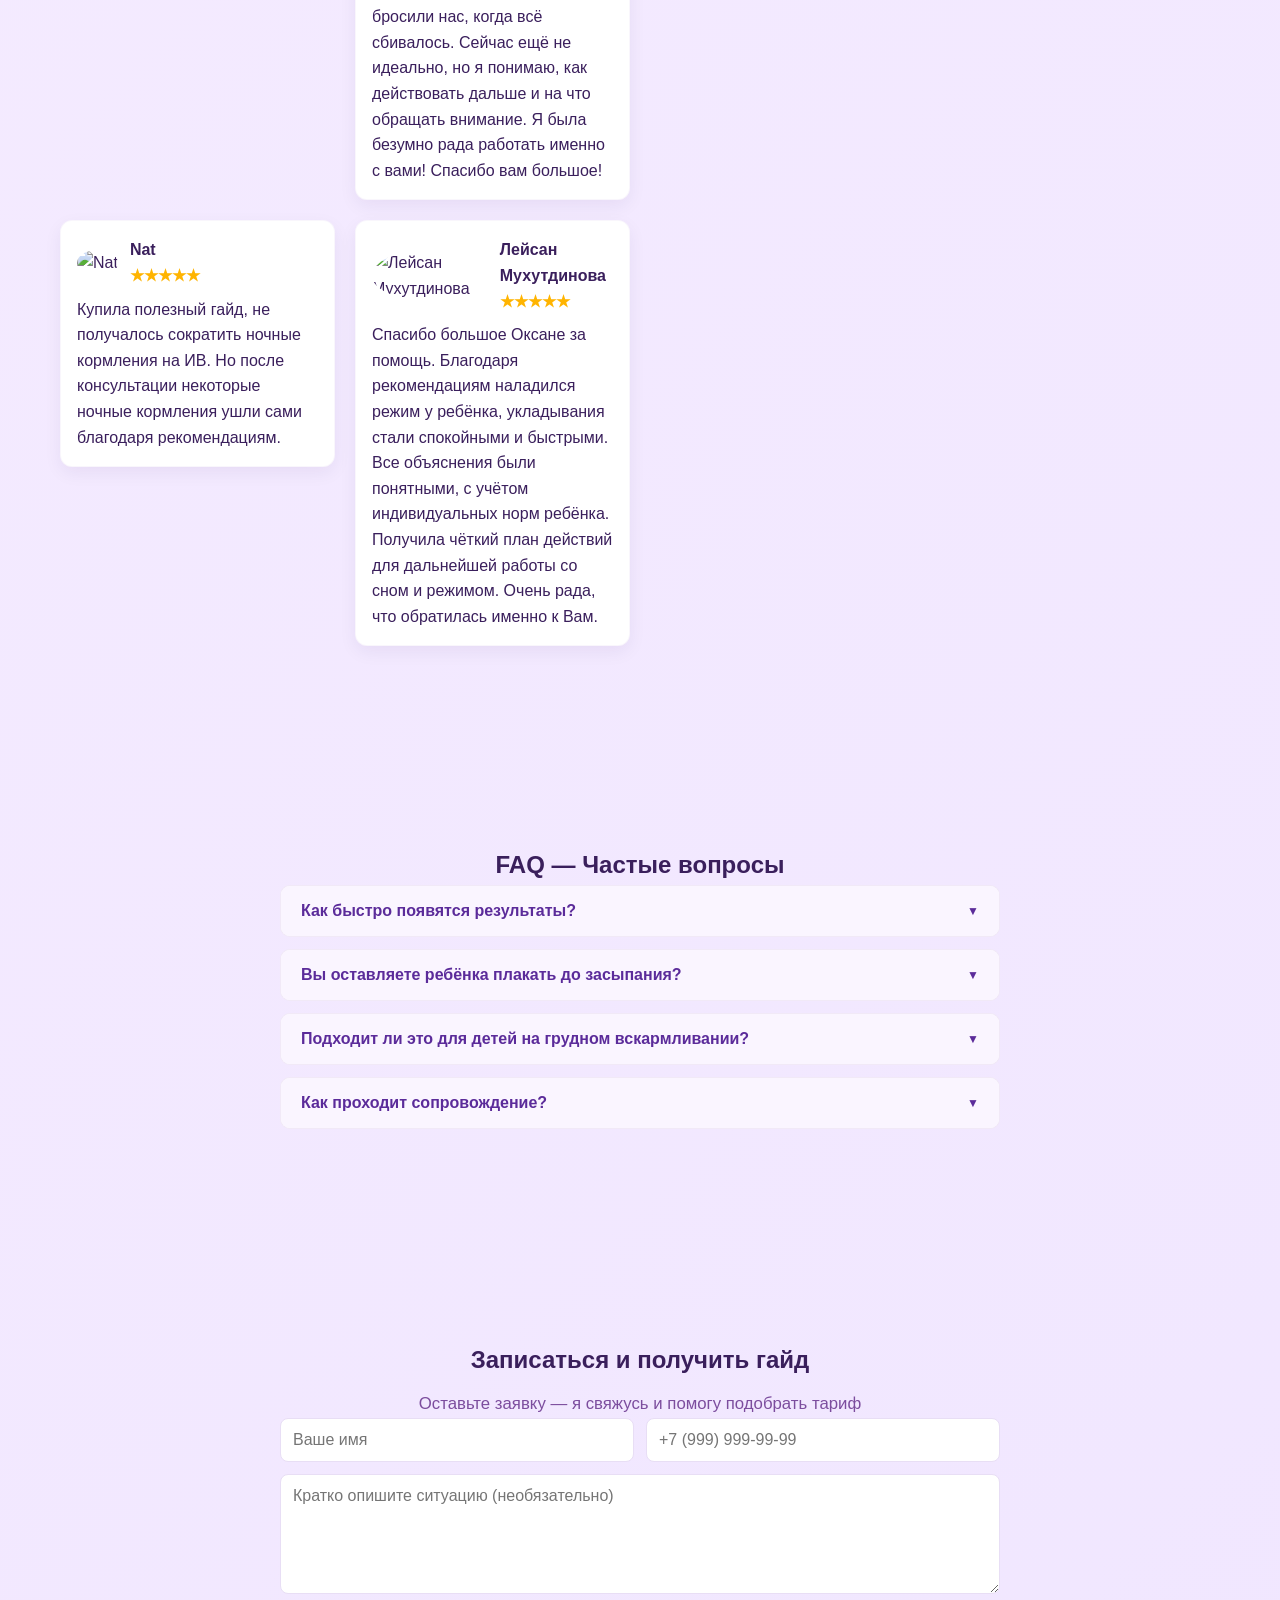
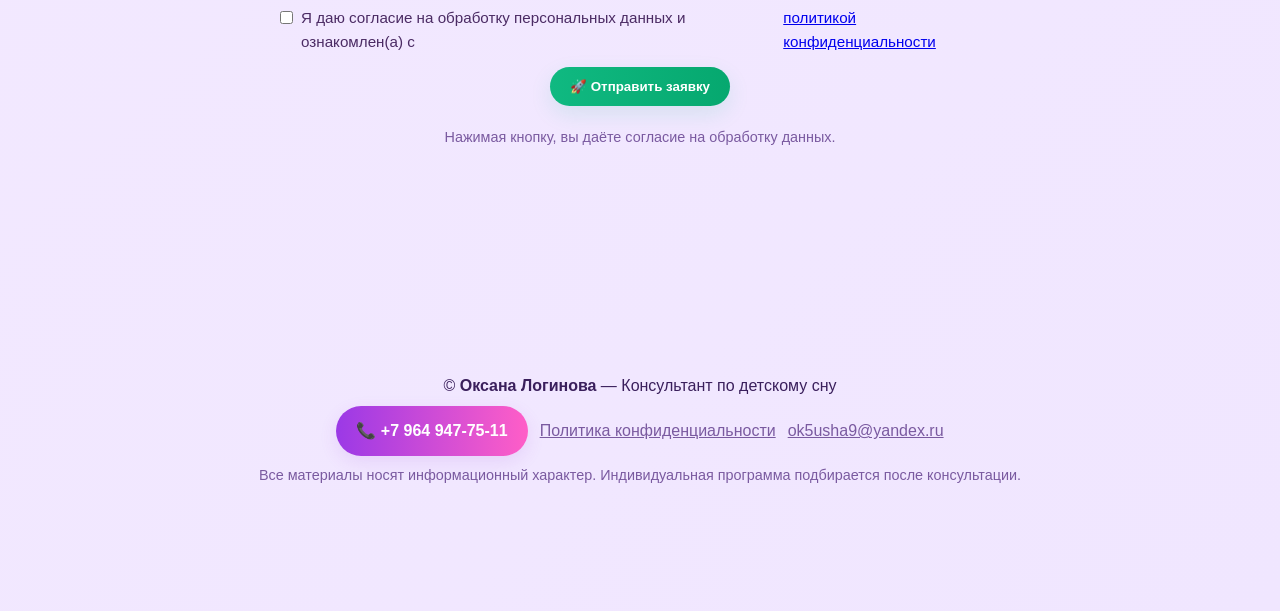
==== commit 1bd46d1a: "добавлена Яндекс.Метрика" ====
--- a/index.html
+++ b/index.html
@@ -5,6 +5,24 @@
   <meta name="viewport" content="width=device-width, initial-scale=1">
 
   <title>Логинова Оксана Борисовна — Консультант по детскому сну</title>
+
+  <!-- Yandex.Metrika counter -->
+<script type="text/javascript">
+   (function(m,e,t,r,i,k,a){m[i]=m[i]||function(){(m[i].a=m[i].a||[]).push(arguments)};
+   m[i].l=1*new Date();
+   for (var j = 0; j < document.scripts.length; j++) {if (document.scripts[j].src === r) { return; }}
+   k=e.createElement(t),a=e.getElementsByTagName(t)[0],k.async=1,k.src=r,a.parentNode.insertBefore(k,a)})
+   (window, document, "script", "https://mc.yandex.ru/metrika/tag.js", "ym");
+
+   ym(112751584, "init", {
+        clickmap:true,
+        trackLinks:true,
+        accurateTrackBounce:true,
+        webvisor:true
+   });
+</script>
+<noscript><div><img src="https://mc.yandex.ru/watch/112751584" style="position:absolute; left:-9999px;" alt="" /></div></noscript>
+<!-- /Yandex.Metrika counter -->
 
   <link rel="stylesheet" href="css/style.css?v=12">
 </head>
--- a/css/style.css
+++ b/css/style.css
@@ -1,104 +1,567 @@
 /* Reset */
-* { margin: 0; padding: 0; box-sizing: border-box; }
+* {
+  margin: 0;
+  padding: 0;
+  box-sizing: border-box;
+}
 
 /* Base */
+html {
+  scroll-behavior: smooth;
+}
+
 body {
-  font-family: 'Inter', sans-serif;
+  font-family: Arial, Helvetica, sans-serif;
   background: linear-gradient(135deg, #f9f0ff 0%, #f0e6ff 100%);
   color: #3a1f5c;
   line-height: 1.6;
-  -webkit-font-smoothing:antialiased;
-  -moz-osx-font-smoothing:grayscale;
-}
-.container { max-width: 1200px; margin: 0 auto; padding: 0 20px; }
+  -webkit-font-smoothing: antialiased;
+  -moz-osx-font-smoothing: grayscale;
+}
+
+img {
+  max-width: 100%;
+}
+
+.container {
+  max-width: 1200px;
+  margin: 0 auto;
+  padding: 0 20px;
+}
 
 /* Header */
 header {
-  position: fixed; top: 0; left: 0; right: 0;
-  background: rgba(255,255,255,0.95);
+  position: fixed;
+  top: 0;
+  left: 0;
+  right: 0;
+  background: rgba(255, 255, 255, 0.95);
   backdrop-filter: blur(8px);
   border-bottom: 1px solid #f0d8ff;
   z-index: 1100;
 }
-.nav { display:flex; justify-content:space-between; align-items:center; min-height:80px; gap:15px; flex-wrap:wrap; }
-.logo { font-size:1.45rem; font-weight:900; color:#3a1f5c; }
-nav a { color:#3a1f5c; text-decoration:none; font-weight:600; margin:0 12px; }
-nav a:hover { color:#c026d3; }
-
-/* HERO */
-.hero { padding: 130px 0 80px; position: relative; }
-.hero-content { display:grid; grid-template-columns:1fr; gap:40px; align-items:center; }
-.hero-image-wrap { max-width:460px; margin:0 auto; border-radius:28px; overflow:hidden; box-shadow:0 20px 44px rgba(192,38,211,0.10); }
-.hero-image { display:block; width:100%; height:auto; }
+
+.nav {
+  display: flex;
+  justify-content: space-between;
+  align-items: center;
+  min-height: 80px;
+  gap: 15px;
+  flex-wrap: wrap;
+}
+
+.logo {
+  font-size: 1.45rem;
+  font-weight: 900;
+  color: #3a1f5c;
+  text-decoration: none;
+  white-space: nowrap;
+}
+
+nav {
+  display: flex;
+  align-items: center;
+  justify-content: center;
+  flex-wrap: wrap;
+  gap: 8px;
+}
+
+nav a {
+  color: #3a1f5c;
+  text-decoration: none;
+  font-weight: 600;
+  margin: 0 5px;
+}
+
+nav a:hover {
+  color: #c026d3;
+}
+
+.header-phone {
+  display: flex;
+  align-items: center;
+  gap: 8px;
+}
+
+.phone-text {
+  white-space: nowrap;
+}
+
+/* Hero */
+.hero {
+  padding: 130px 0 80px;
+  position: relative;
+}
+
+.hero-content {
+  display: grid;
+  grid-template-columns: 1fr;
+  gap: 40px;
+  align-items: center;
+}
+
+.hero-text h1 {
+  margin-bottom: 18px;
+  font-size: clamp(2.2rem, 5vw, 4.2rem);
+  line-height: 1.08;
+  font-weight: 900;
+  color: #3a1f5c;
+}
+
+.hero-text h1 span {
+  color: #c026d3;
+}
+
+.lead {
+  max-width: 650px;
+  margin-bottom: 24px;
+  font-size: 1.2rem;
+  color: #684384;
+}
+
+.hero-buttons {
+  display: flex;
+  flex-wrap: wrap;
+  gap: 10px;
+  margin-bottom: 28px;
+}
+
+.hero-about-text {
+  margin-bottom: 10px;
+}
+
+.hero-about-list {
+  margin-top: 8px;
+  padding-left: 22px;
+}
+
+.hero-image-wrap {
+  max-width: 460px;
+  margin: 0 auto;
+  border-radius: 28px;
+  overflow: hidden;
+  box-shadow: 0 20px 44px rgba(192, 38, 211, 0.1);
+}
+
+.hero-image {
+  display: block;
+  width: 100%;
+  height: auto;
+}
 
 /* Buttons */
-.btn { padding:12px 20px; border-radius:50px; font-weight:700; text-decoration:none; display:inline-flex; align-items:center; gap:8px; transition: all .25s; border:none; cursor:pointer; color:#fff; }
-.btn-primary { background: linear-gradient(90deg,#9b39e6,#ff5ec7); box-shadow:0 6px 18px rgba(153,57,214,0.12); }
-.btn-accent { background: linear-gradient(90deg,#9b39e6,#7c3aed); box-shadow:0 6px 18px rgba(153,57,214,0.12); }
-.btn-green { background: linear-gradient(90deg,#10b981,#06a86f); box-shadow:0 8px 22px rgba(16,185,129,0.12); }
-.btn:hover { transform: translateY(-3px); }
+.btn {
+  padding: 12px 20px;
+  border-radius: 50px;
+  font-weight: 700;
+  text-decoration: none;
+  display: inline-flex;
+  align-items: center;
+  justify-content: center;
+  gap: 8px;
+  transition: all 0.25s;
+  border: none;
+  cursor: pointer;
+  color: #fff;
+  font-family: inherit;
+}
+
+.btn-primary {
+  background: linear-gradient(90deg, #9b39e6, #ff5ec7);
+  box-shadow: 0 6px 18px rgba(153, 57, 214, 0.12);
+}
+
+.btn-accent {
+  background: linear-gradient(90deg, #9b39e6, #7c3aed);
+  box-shadow: 0 6px 18px rgba(153, 57, 214, 0.12);
+}
+
+.btn-green {
+  background: linear-gradient(90deg, #10b981, #06a86f);
+  box-shadow: 0 8px 22px rgba(16, 185, 129, 0.12);
+}
+
+.btn:hover {
+  transform: translateY(-3px);
+}
+
+.btn.full {
+  width: 100%;
+  margin-top: auto;
+  border-radius: 28px;
+  padding: 12px 14px;
+}
 
 /* Sections */
-.section { padding:100px 0; }
-.center { text-align:center; }
-.section-sub { color:#7c4d9e; margin-top:12px; font-size:1.05rem; }
-
-/* Cards / Tariffs */
-.cards { display:grid; grid-template-columns: repeat(auto-fit, minmax(260px,1fr)); gap:20px; align-items:start; }
-.card { display:flex; flex-direction:column; justify-content:flex-start; background: linear-gradient(180deg,#fff,#fbf7ff); border:1px solid rgba(115,41,178,0.06); box-shadow: 0 10px 30px rgba(115,41,178,0.06); border-radius: 14px; padding: 20px; color: #2b1b3a; }
-.card h3 { color:#5b2b9a; margin-bottom:6px; font-size:1.05rem; }
-.price { font-size:1.4rem; font-weight:800; color:#3b0b66; margin-bottom:8px; }
-.card p { margin:6px 0 12px; line-height:1.45; color:#3b2b4a; }
-.card ul { margin:0 0 14px 18px; color:#3b2b4a; }
-.btn.full { width:100%; margin-top:auto; border-radius:28px; padding:12px 14px; }
+.section {
+  padding: 100px 0;
+}
+
+.center {
+  text-align: center;
+}
+
+.section-sub {
+  color: #7c4d9e;
+  margin-top: 12px;
+  font-size: 1.05rem;
+}
+
+/* Cards / tariffs */
+.cards {
+  display: grid;
+  grid-template-columns: repeat(auto-fit, minmax(260px, 1fr));
+  gap: 20px;
+  align-items: stretch;
+}
+
+.card {
+  display: flex;
+  flex-direction: column;
+  justify-content: flex-start;
+  background: linear-gradient(180deg, #fff, #fbf7ff);
+  border: 1px solid rgba(115, 41, 178, 0.06);
+  box-shadow: 0 10px 30px rgba(115, 41, 178, 0.06);
+  border-radius: 14px;
+  padding: 20px;
+  color: #2b1b3a;
+}
+
+.card h3 {
+  color: #5b2b9a;
+  margin-bottom: 6px;
+  font-size: 1.05rem;
+}
+
+.price {
+  font-size: 1.4rem;
+  font-weight: 800;
+  color: #3b0b66;
+  margin-bottom: 8px;
+}
+
+.card p {
+  margin: 6px 0 12px;
+  line-height: 1.45;
+  color: #3b2b4a;
+}
+
+.card ul {
+  margin: 0 0 14px 18px;
+  color: #3b2b4a;
+}
+
+.tariffs-note {
+  margin-top: 12px;
+}
 
 /* Certificates */
-.certificates-grid { display:flex; gap:18px; justify-content:center; align-items:flex-start; flex-wrap:wrap; margin-top:18px; }
-.certificate-item { display:flex; gap:12px; align-items:center; background:#fff; padding:12px; border-radius:12px; box-shadow:0 8px 30px rgba(115,41,178,0.04); }
-.certificate-img { width:220px; height:auto; object-fit:cover; border-radius:10px; box-shadow:0 8px 24px rgba(115,41,178,0.06); }
-.certificate-info h3 { margin:0 0 6px; }
-.cert-date { color:#7c4d9e; font-size:0.9rem; }
+.certificates-grid {
+  display: grid;
+  grid-template-columns: repeat(3, minmax(0, 1fr));
+  gap: 20px;
+  margin-top: 18px;
+}
+
+.certificate-item {
+  display: flex;
+  flex-direction: column;
+  align-items: stretch;
+  background: #fff;
+  padding: 12px;
+  border-radius: 12px;
+  box-shadow: 0 8px 30px rgba(115, 41, 178, 0.04);
+}
+
+.certificate-img {
+  width: 100%;
+  height: auto;
+  object-fit: contain;
+  display: block;
+  border-radius: 10px;
+  box-shadow: 0 10px 28px rgba(115, 41, 178, 0.06);
+  cursor: zoom-in;
+}
+
+.certificate-info {
+  padding-top: 12px;
+}
+
+.certificate-info h3 {
+  margin: 0 0 6px;
+}
+
+.cert-date {
+  color: #7c4d9e;
+  font-size: 0.9rem;
+}
 
 /* Reviews */
-.reviews-grid { display:grid; grid-template-columns: repeat(auto-fit, minmax(240px,1fr)); gap:20px; align-items:start; margin-top:16px; }
-.review-item { background:#fff; border-radius:12px; padding:16px; box-shadow: 0 6px 18px rgba(40,10,80,0.06); border:1px solid rgba(115,41,178,0.04); }
-.review-meta { display:flex; gap:12px; align-items:center; margin-bottom:8px; }
-.review-meta img { width:56px; height:56px; object-fit:cover; border-radius:50%; }
-.stars { color:#ffb400; font-weight:700; }
+.reviews-grid {
+  display: grid;
+  grid-template-columns: repeat(auto-fit, minmax(240px, 1fr));
+  gap: 20px;
+  align-items: start;
+  margin-top: 16px;
+}
+
+.review-item {
+  background: #fff;
+  border-radius: 12px;
+  padding: 16px;
+  box-shadow: 0 6px 18px rgba(40, 10, 80, 0.06);
+  border: 1px solid rgba(115, 41, 178, 0.04);
+}
+
+.review-item p + p {
+  margin-top: 12px;
+}
+
+.review-meta {
+  display: flex;
+  gap: 12px;
+  align-items: center;
+  margin-bottom: 8px;
+}
+
+.review-meta img {
+  width: 56px;
+  height: 56px;
+  object-fit: cover;
+  border-radius: 50%;
+}
+
+.stars {
+  color: #ffb400;
+  font-weight: 700;
+}
+
+/* Channels */
+.channels {
+  display: flex;
+  gap: 12px;
+  justify-content: center;
+  flex-wrap: wrap;
+  margin-top: 12px;
+}
 
 /* Form */
-.contact-form { max-width:720px; margin:0 auto; display:flex; flex-direction:column; gap:12px; }
-.contact-row { display:flex; gap:12px; flex-wrap:wrap; }
-.contact-row input, .contact-row textarea { flex:1 1 240px; padding:10px; border-radius:8px; border:1px solid #e8def5; font-size:1rem; background:#fff; }
-.consent-row { text-align:left; font-size:0.95rem; color:#4b2b64; }
-.muted { color:#7a5aa0; }
+.contact-form {
+  max-width: 720px;
+  margin: 0 auto;
+  display: flex;
+  flex-direction: column;
+  gap: 12px;
+}
+
+.contact-row {
+  display: flex;
+  gap: 12px;
+  flex-wrap: wrap;
+}
+
+.contact-row input,
+.contact-form textarea {
+  width: 100%;
+  padding: 12px;
+  border-radius: 8px;
+  border: 1px solid #e8def5;
+  font-size: 1rem;
+  background: #fff;
+  font-family: inherit;
+}
+
+.contact-row input {
+  flex: 1 1 240px;
+}
+
+.contact-form textarea {
+  min-height: 120px;
+  resize: vertical;
+  display: block;
+}
+
+.contact-row input:focus,
+.contact-form textarea:focus {
+  outline: none;
+  border-color: #9b39e6;
+  box-shadow: 0 0 0 3px rgba(155, 57, 230, 0.12);
+}
+
+.consent-row {
+  text-align: left;
+  font-size: 0.95rem;
+  color: #4b2b64;
+}
+
+.consent-row label {
+  display: flex;
+  gap: 8px;
+  align-items: flex-start;
+}
+
+.consent-row input {
+  margin-top: 5px;
+  flex: 0 0 auto;
+}
+
+.form-note {
+  margin-top: 8px;
+}
+
+/* FAQ */
+.faq-list {
+  max-width: 720px;
+  margin: 0 auto;
+  text-align: left;
+}
+
+.faq-item {
+  margin-bottom: 12px;
+  border: 1px solid rgba(115, 41, 178, 0.1);
+  border-radius: 10px;
+  overflow: hidden;
+  background: #fff;
+}
+
+.faq-question {
+  width: 100%;
+  padding: 16px 20px;
+  background: #faf5ff;
+  border: none;
+  text-align: left;
+  font-weight: 600;
+  color: #5b2b9a;
+  cursor: pointer;
+  font-size: 1rem;
+  font-family: inherit;
+  transition: all 0.3s ease;
+  display: flex;
+  justify-content: space-between;
+  align-items: center;
+}
+
+.faq-question:hover {
+  background: #f0e6ff;
+}
+
+.faq-question::after {
+  content: "▼";
+  font-size: 0.75rem;
+  transition: transform 0.3s ease;
+  transform: rotate(0deg);
+  margin-left: 12px;
+}
+
+.faq-question.active::after {
+  transform: rotate(180deg);
+}
+
+.faq-answer {
+  max-height: 0;
+  overflow: hidden;
+  transition: max-height 0.3s ease;
+  background: #fff;
+}
+
+.faq-answer.open {
+  max-height: 500px;
+}
+
+.faq-answer p {
+  padding: 16px 20px;
+  color: #3b2b4a;
+  line-height: 1.6;
+  margin: 0;
+}
 
 /* Cookie banner */
-.cookie-banner { display:flex; gap:12px; align-items:center; justify-content:space-between; flex-wrap:wrap; position:fixed; left:16px; right:16px; bottom:16px; z-index:1200; background:#fff; border-radius:12px; padding:14px; box-shadow:0 14px 40px rgba(34,20,60,0.12); pointer-events:auto; }
-.cookie-text { flex:1 1 60%; color:#3a1f5c; }
-.cookie-actions { display:flex; gap:8px; }
+.cookie-banner {
+  display: flex;
+  gap: 12px;
+  align-items: center;
+  justify-content: space-between;
+  flex-wrap: wrap;
+  position: fixed;
+  left: 16px;
+  right: 16px;
+  bottom: 16px;
+  z-index: 1200;
+  background: #fff;
+  border-radius: 12px;
+  padding: 14px;
+  box-shadow: 0 14px 40px rgba(34, 20, 60, 0.12);
+  pointer-events: auto;
+}
+
+.cookie-text {
+  flex: 1 1 60%;
+  color: #3a1f5c;
+}
+
+.cookie-actions {
+  display: flex;
+  gap: 8px;
+}
 
 /* Footer */
-.footer-inner { display:flex; flex-direction:column; gap:8px; align-items:center; padding:24px 0; }
-
-/* Responsive */
-@media (min-width: 992px) { .hero-content { grid-template-columns: 1fr 1fr; } .certificates-grid { justify-content:flex-start; } }
-@media (max-width: 768px) { .hero { padding:110px 0 60px; } .hero-text h1 { font-size:2.25rem; } nav { order:3; width:100%; justify-content:center; } .certificate-img { width:160px; } .cookie-banner { left:8px; right:8px; bottom:8px; } }
-
-/* Optional star animation */
-@keyframes starTwinkle { from { transform:scale(1); filter:blur(0); } to { transform:scale(1.6); filter:blur(0.6px); } }
-
-/* Увеличение размеров картинок сертификатов/документов — переопределение в конце файла / .certificates-grid { gap: 28px; } .certificate-item { align-items: center; } .certificate-img { width: 420px !important; / основной размер на десктопе — увеличен / max-width: 100% !important; / не выйдет за контейнер */ height: auto !important; object-fit: cover; display: block; border-radius: 10px; box-shadow: 0 10px 28px rgba(115,41,178,0.06); }
-
-/* tablet */ @media (max-width: 992px) { .certificate-img { width: 320px !important; } }
-
-/* mobile */ @media (max-width: 600px) { .certificate-img { width: 100% !important; max-width: 320px !important; } .certificate-item { flex-direction: column; gap: 12px; } .certificates-grid { gap: 12px; padding: 0 12px; } }
-
-/* Lightbox для увеличения документов — вставьте в конец css/style.css */
+.footer-inner {
+  display: flex;
+  flex-direction: column;
+  gap: 8px;
+  align-items: center;
+  padding: 24px 0;
+}
+
+.footer-contacts {
+  display: flex;
+  flex-wrap: wrap;
+  justify-content: center;
+  align-items: center;
+  gap: 12px;
+}
+
+/* Floating contact */
+.floating-contact {
+  position: fixed;
+  right: 20px;
+  bottom: 20px;
+  z-index: 1000;
+}
+
+.floating-contact a {
+  width: 54px;
+  height: 54px;
+  display: flex;
+  align-items: center;
+  justify-content: center;
+  border-radius: 50%;
+  background: #10b981;
+  color: #fff;
+  text-decoration: none;
+  font-size: 1.5rem;
+  box-shadow: 0 8px 24px rgba(16, 185, 129, 0.3);
+}
+
+/* Text helpers */
+.small {
+  font-size: 0.9rem;
+}
+
+.muted {
+  color: #7a5aa0;
+}
+
+.muted a,
+a.muted {
+  color: #7a5aa0;
+}
+
+/* Lightbox */
 .certificate-lightbox-overlay {
   position: fixed;
   inset: 0;
-  background: rgba(10,10,12,0.75);
+  background: rgba(10, 10, 12, 0.75);
   display: flex;
   align-items: center;
   justify-content: center;
@@ -110,22 +573,23 @@
 .certificate-lightbox-overlay img {
   max-width: 95%;
   max-height: 95%;
-  box-shadow: 0 18px 60px rgba(0,0,0,0.5);
+  box-shadow: 0 18px 60px rgba(0, 0, 0, 0.5);
   border-radius: 6px;
   display: block;
   object-fit: contain;
-}
-
-/* При открытом lightbox отключаем прокрутку (класс body) */
-body.lb-open { overflow: hidden; }
-
-/* Небольшой крестик закрытия (опционально) */
+  cursor: default;
+}
+
+body.lb-open {
+  overflow: hidden;
+}
+
 .certificate-lightbox-close {
   position: fixed;
   right: 20px;
   top: 18px;
   z-index: 3100;
-  background: rgba(255,255,255,0.06);
+  background: rgba(255, 255, 255, 0.06);
   color: #fff;
   border: none;
   padding: 8px 10px;
@@ -133,4 +597,93 @@
   font-size: 18px;
   cursor: pointer;
   backdrop-filter: blur(4px);
+}
+
+/* Responsive */
+@media (min-width: 992px) {
+  .hero-content {
+    grid-template-columns: 1fr 1fr;
+  }
+}
+
+@media (max-width: 992px) {
+  .certificates-grid {
+    grid-template-columns: repeat(2, minmax(0, 1fr));
+  }
+}
+
+@media (max-width: 768px) {
+  .hero {
+    padding: 110px 0 60px;
+  }
+
+  .hero-text h1 {
+    font-size: 2.25rem;
+  }
+
+  .nav {
+    min-height: 72px;
+  }
+
+  nav a {
+    font-size: 0.85rem;
+    margin: 0 4px;
+  }
+
+  .phone-text {
+    display: none;
+  }
+
+  .cookie-banner {
+    left: 8px;
+    right: 8px;
+    bottom: 8px;
+  }
+}
+
+@media (max-width: 600px) {
+  .certificates-grid {
+    grid-template-columns: 1fr;
+    gap: 12px;
+    padding: 0 12px;
+  }
+
+  .certificate-img {
+    max-width: 320px;
+    margin: 0 auto;
+  }
+
+  .certificate-info {
+    text-align: center;
+  }
+
+  .hero-buttons .btn {
+    width: 100%;
+  }
+
+  .header-phone .btn {
+    padding: 10px 14px;
+  }
+
+  .cookie-actions {
+    width: 100%;
+  }
+
+  .cookie-actions .btn {
+    flex: 1;
+  }
+}
+
+.certificate-item > a {
+  display: block;
+  line-height: 0;
+}
+
+.certificate-item > a:hover .certificate-img {
+  transform: scale(1.02);
+}
+
+.certificate-img {
+  cursor: zoom-in;
+  transition: transform 0.2s ease;
 }
